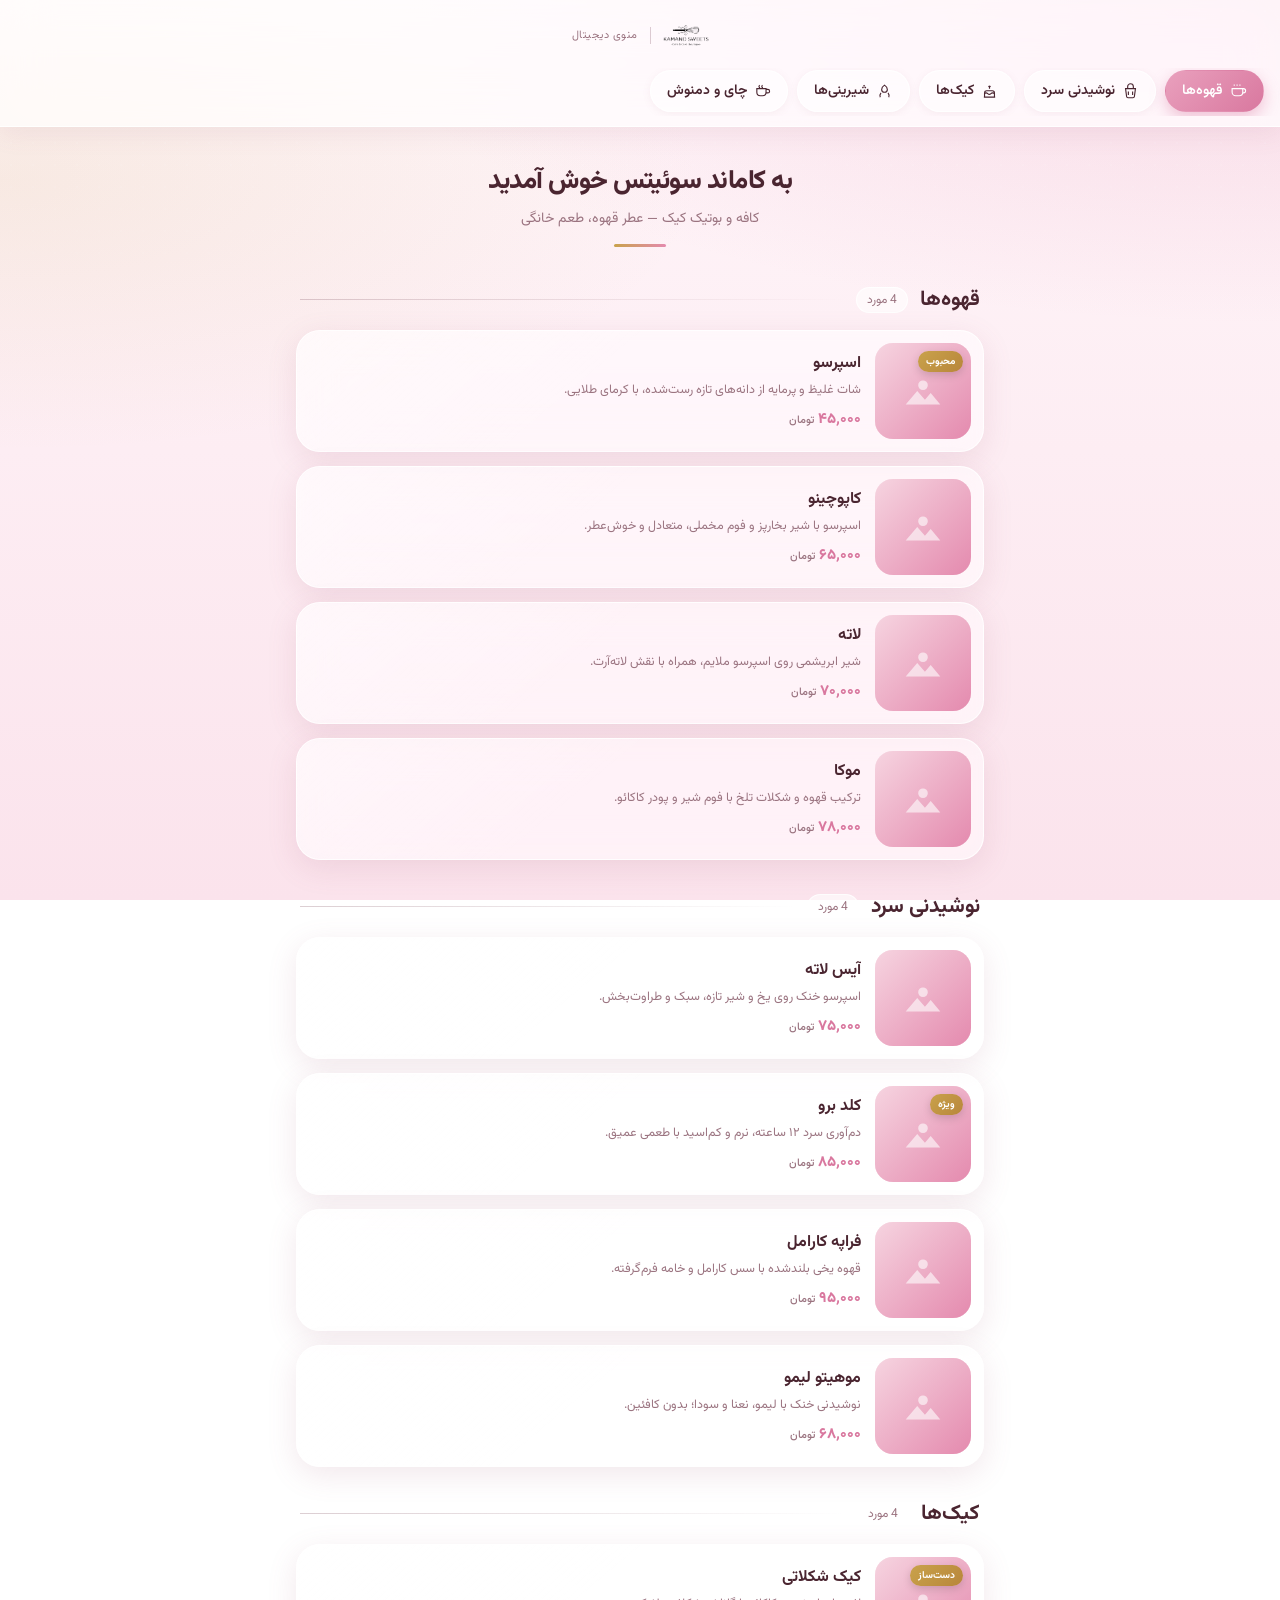
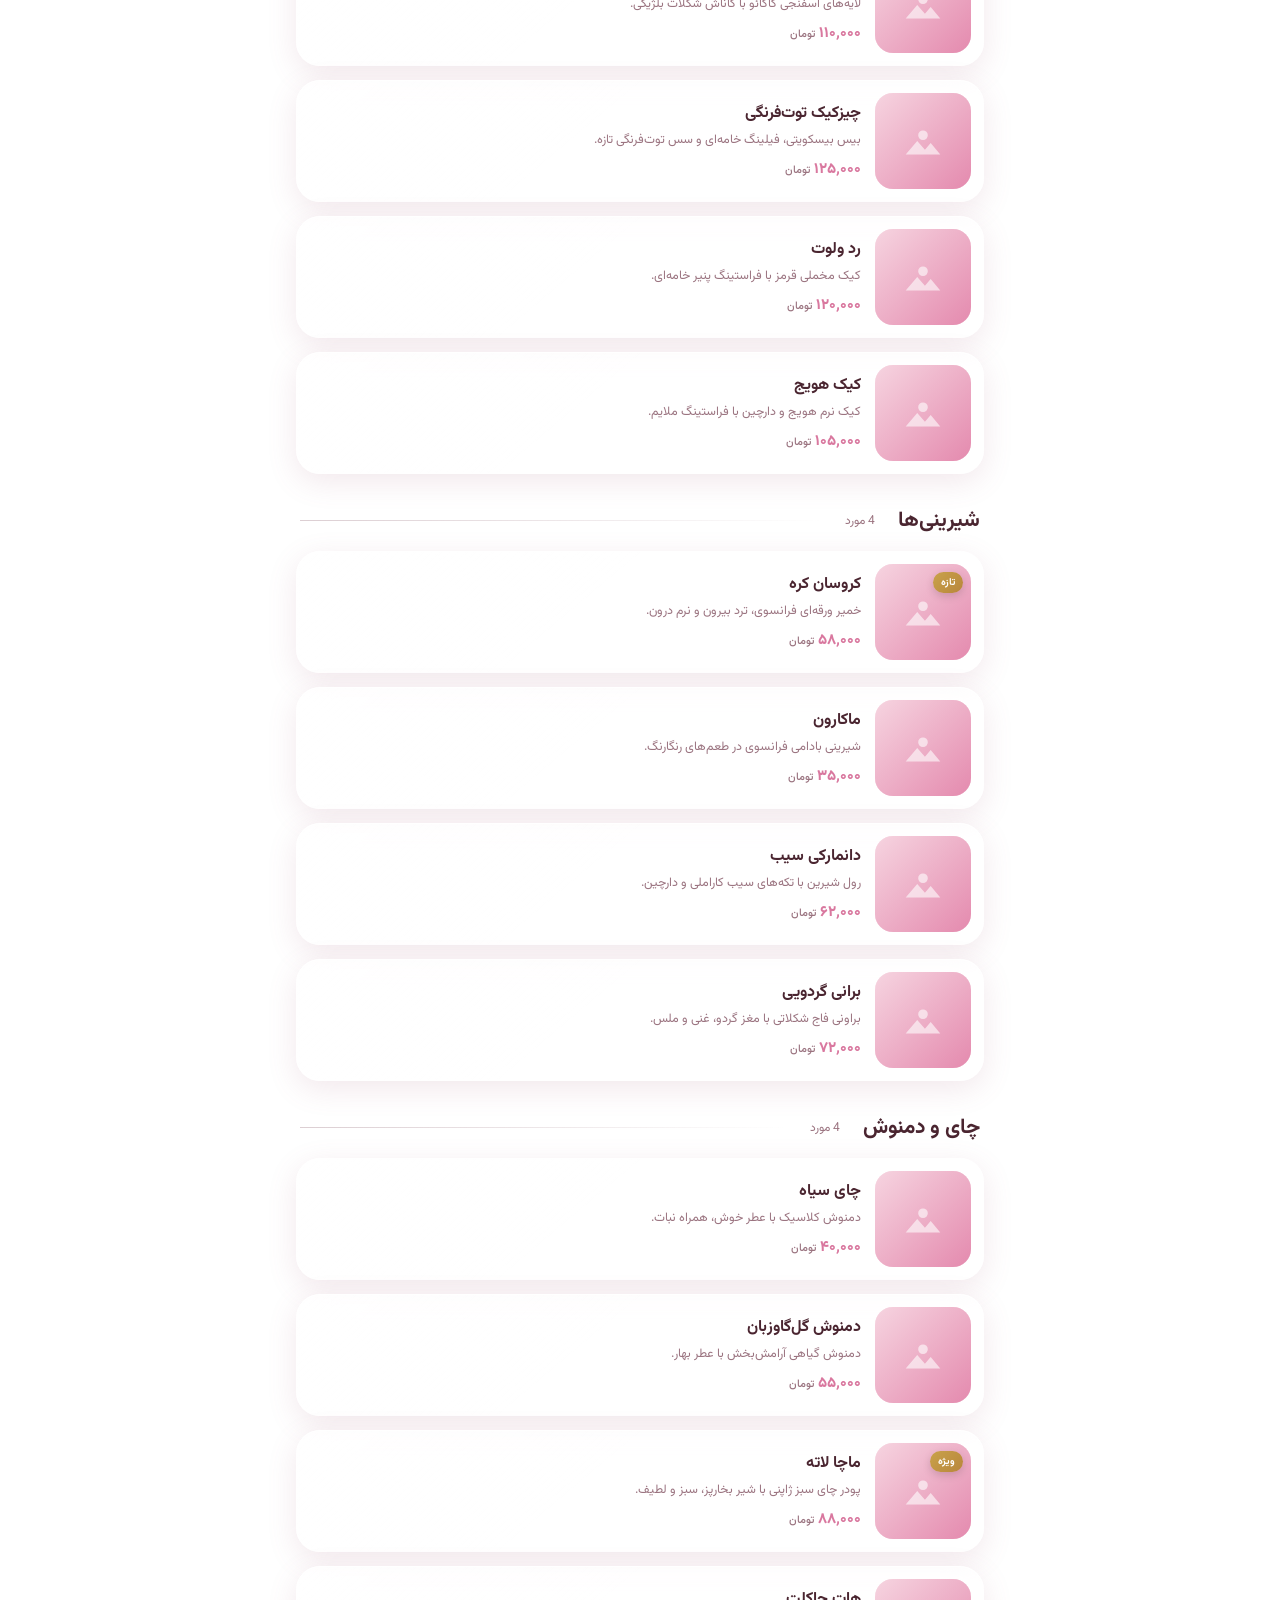
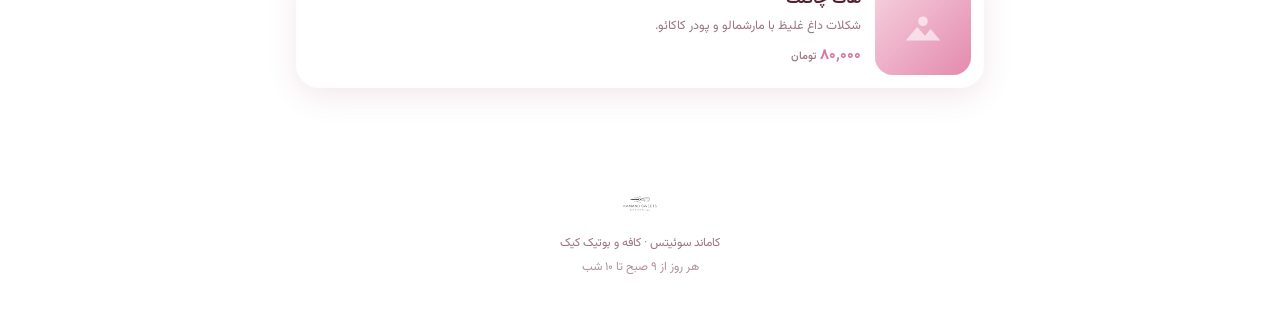
==== index.html @ 6913d3ee "this is the initial desin" ====
<!DOCTYPE html>
<html lang="fa" dir="rtl">
<head>
<meta charset="UTF-8">
<meta name="viewport" content="width=device-width, initial-scale=1.0, viewport-fit=cover">
<meta name="theme-color" content="#FFF3F6">
<title>کاماند سوئیتس — منوی دیجیتال</title>
<link rel="icon" href="logo.png">
<link rel="preconnect" href="https://fonts.googleapis.com">
<link rel="preconnect" href="https://fonts.gstatic.com" crossorigin>
<link href="https://fonts.googleapis.com/css2?family=Vazirmatn:wght@300;400;500;600;700;800&display=swap" rel="stylesheet">
<style>
:root{
  --blush-1:#FFF7FA;
  --blush-2:#FBE3EC;
  --rose:#E48AAE;
  --rose-deep:#D9789F;
  --ink:#4A2530;
  --mauve:#9B7480;
  --gold:#C9A24B;
  --glass-bg:rgba(255,255,255,0.55);
  --glass-bg-strong:rgba(255,255,255,0.72);
  --glass-brd:rgba(255,255,255,0.85);
  --glass-shadow:0 8px 30px rgba(160,90,120,0.14);
  --pill-active:linear-gradient(135deg,#E9A0BD,#D9789F);
  --radius:24px;
  --nav-h:132px;
}
*{box-sizing:border-box;-webkit-tap-highlight-color:transparent}
html{scroll-behavior:smooth}
body{
  margin:0;
  font-family:'Vazirmatn',system-ui,sans-serif;
  color:var(--ink);
  background:
    radial-gradient(120% 60% at 100% 0%,rgba(228,138,174,0.28),transparent 60%),
    radial-gradient(100% 55% at 0% 20%,rgba(201,162,75,0.12),transparent 55%),
    linear-gradient(180deg,var(--blush-1) 0%,var(--blush-2) 100%);
  background-attachment:fixed;
  min-height:100vh;
  scroll-padding-top:var(--nav-h);
}
body::before{
  content:"";position:fixed;inset:0;pointer-events:none;z-index:0;
  background-image:radial-gradient(rgba(255,255,255,0.5) 1px,transparent 1px);
  background-size:22px 22px;opacity:0.35;mask-image:linear-gradient(180deg,black,transparent 40%);
}

/* ---------- NAV ---------- */
.nav{
  position:sticky;top:0;z-index:40;
  padding:calc(env(safe-area-inset-top) + 10px) 0 10px;
  background:var(--glass-bg-strong);
  backdrop-filter:blur(24px) saturate(180%);
  -webkit-backdrop-filter:blur(24px) saturate(180%);
  border-bottom:1px solid var(--glass-brd);
  box-shadow:0 6px 24px rgba(160,90,120,0.10);
}
.nav-head{
  display:flex;align-items:center;justify-content:center;gap:12px;
  padding:2px 20px 10px;
}
.nav-head img{height:46px;width:auto;display:block}
.nav-tag{
  font-size:11px;color:var(--mauve);letter-spacing:.5px;
  border-inline-start:1px solid rgba(155,116,128,0.35);padding-inline-start:12px;
}
.pills{
  display:flex;gap:9px;overflow-x:auto;padding:2px 16px 4px;
  scrollbar-width:none;-ms-overflow-style:none;scroll-snap-type:x proximity;
}
.pills::-webkit-scrollbar{display:none}
.pill{
  flex:0 0 auto;scroll-snap-align:center;
  border:1px solid rgba(255,255,255,0.9);
  background:rgba(255,255,255,0.5);
  color:var(--ink);
  font-family:inherit;font-size:14px;font-weight:600;
  padding:9px 16px;border-radius:100px;cursor:pointer;
  display:flex;align-items:center;gap:7px;
  transition:transform .2s ease,background .25s ease,color .25s ease,box-shadow .25s ease;
  box-shadow:0 2px 8px rgba(160,90,120,0.08);
}
.pill svg{width:17px;height:17px;stroke:currentColor;fill:none;stroke-width:1.6}
.pill.active{
  background:var(--pill-active);color:#fff;border-color:transparent;
  box-shadow:0 6px 16px rgba(217,120,159,0.42);
}
.pill:active{transform:scale(.95)}

/* ---------- SECTIONS ---------- */
main{position:relative;z-index:1;max-width:720px;margin:0 auto;padding:8px 16px 60px}
.hero{
  text-align:center;padding:26px 12px 14px;
}
.hero h1{margin:0 0 6px;font-size:26px;font-weight:800;letter-spacing:-.5px}
.hero p{margin:0;color:var(--mauve);font-size:14px;font-weight:400}
.hero .rule{width:52px;height:3px;border-radius:3px;margin:14px auto 0;
  background:linear-gradient(90deg,var(--gold),var(--rose))}

.section{padding-top:22px;margin-bottom:8px;scroll-margin-top:var(--nav-h)}
.section-head{display:flex;align-items:center;gap:12px;margin:0 4px 14px}
.section-head h2{margin:0;font-size:21px;font-weight:700}
.section-head .count{font-size:12px;color:var(--mauve);background:rgba(255,255,255,0.6);
  padding:3px 10px;border-radius:100px;border:1px solid var(--glass-brd)}
.section-head .line{flex:1;height:1px;background:linear-gradient(90deg,rgba(155,116,128,0.35),transparent)}

/* ---------- CARDS ---------- */
.grid{display:flex;flex-direction:column;gap:14px}
.card{
  display:flex;gap:14px;align-items:stretch;
  padding:12px;border-radius:var(--radius);cursor:pointer;
  background:var(--glass-bg);
  border:1px solid var(--glass-brd);
  backdrop-filter:blur(18px) saturate(160%);
  -webkit-backdrop-filter:blur(18px) saturate(160%);
  box-shadow:var(--glass-shadow);
  transition:transform .22s cubic-bezier(.2,.8,.2,1),box-shadow .22s ease;
  position:relative;overflow:hidden;
}
.card::after{content:"";position:absolute;inset:0;border-radius:inherit;pointer-events:none;
  background:linear-gradient(140deg,rgba(255,255,255,0.5),transparent 42%);opacity:.7}
.card:active{transform:scale(.98)}
@media(hover:hover){.card:hover{transform:translateY(-3px);box-shadow:0 16px 40px rgba(160,90,120,0.20)}}
.thumb{
  flex:0 0 96px;width:96px;height:96px;border-radius:18px;overflow:hidden;
  background:linear-gradient(135deg,#F6D4E0,#EFC0D2);position:relative;
  box-shadow:inset 0 0 0 1px rgba(255,255,255,0.6)}
.thumb img{width:100%;height:100%;object-fit:cover;display:block}
.card-body{flex:1;min-width:0;display:flex;flex-direction:column;justify-content:center;gap:4px;z-index:1}
.card-body h3{margin:0;font-size:16px;font-weight:700;white-space:nowrap;overflow:hidden;text-overflow:ellipsis}
.card-body p{margin:0;font-size:12.5px;line-height:1.6;color:var(--mauve);
  display:-webkit-box;-webkit-line-clamp:2;-webkit-box-orient:vertical;overflow:hidden}
.price{display:flex;align-items:baseline;gap:4px;margin-top:4px;font-weight:800;color:var(--rose-deep);font-size:15px}
.price small{font-size:11px;font-weight:500;color:var(--mauve)}
.tag{position:absolute;top:8px;inset-inline-start:8px;z-index:2;
  font-size:10px;font-weight:700;color:#fff;padding:3px 8px;border-radius:100px;
  background:linear-gradient(135deg,var(--gold),#B8863B);box-shadow:0 3px 8px rgba(0,0,0,.15)}

/* ---------- MODAL ---------- */
.overlay{
  position:fixed;inset:0;z-index:60;display:flex;align-items:flex-end;justify-content:center;
  background:rgba(74,37,48,0.30);backdrop-filter:blur(6px);-webkit-backdrop-filter:blur(6px);
  opacity:0;visibility:hidden;transition:opacity .3s ease,visibility .3s ease;padding:0}
.overlay.open{opacity:1;visibility:visible}
.sheet{
  width:100%;max-width:520px;
  background:var(--glass-bg-strong);
  backdrop-filter:blur(34px) saturate(190%);-webkit-backdrop-filter:blur(34px) saturate(190%);
  border:1px solid var(--glass-brd);border-bottom:none;
  border-radius:30px 30px 0 0;
  box-shadow:0 -10px 50px rgba(120,50,80,0.30);
  padding:12px 20px calc(env(safe-area-inset-bottom) + 26px);
  transform:translateY(100%);transition:transform .34s cubic-bezier(.2,.9,.25,1);
  max-height:92vh;overflow-y:auto}
.overlay.open .sheet{transform:translateY(0)}
.grabber{width:40px;height:5px;border-radius:5px;background:rgba(155,116,128,0.4);margin:2px auto 14px}
.sheet-img{width:100%;height:230px;border-radius:22px;overflow:hidden;position:relative;
  background:linear-gradient(135deg,#F6D4E0,#EFC0D2);box-shadow:0 10px 30px rgba(160,90,120,0.22)}
.sheet-img img{width:100%;height:100%;object-fit:cover;display:block}
.sheet h3{margin:18px 2px 8px;font-size:23px;font-weight:800}
.sheet .desc{margin:0 2px;font-size:14.5px;line-height:1.9;color:var(--ink);opacity:.85}
.sheet-foot{display:flex;align-items:center;justify-content:space-between;margin-top:22px;
  padding:14px 18px;border-radius:20px;background:rgba(255,255,255,0.55);
  border:1px solid var(--glass-brd)}
.sheet-foot .p{font-weight:800;font-size:20px;color:var(--rose-deep)}
.sheet-foot .p small{font-size:12px;font-weight:500;color:var(--mauve)}
.sheet-foot .lbl{font-size:13px;color:var(--mauve)}
.close{
  position:sticky;top:0;float:inline-start;margin-inline-start:auto;display:flex;
  width:34px;height:34px;border-radius:50%;align-items:center;justify-content:center;
  background:rgba(255,255,255,0.7);border:1px solid var(--glass-brd);cursor:pointer;color:var(--ink);
  box-shadow:0 3px 10px rgba(160,90,120,0.15)}
.close svg{width:18px;height:18px;stroke:currentColor;stroke-width:2;fill:none}

footer{text-align:center;padding:30px 20px 40px;color:var(--mauve);font-size:12px;position:relative;z-index:1}
footer img{height:34px;opacity:.7;margin-bottom:8px}

@media (prefers-reduced-motion:reduce){
  *{transition:none!important;animation:none!important;scroll-behavior:auto!important}
}
</style>
</head>
<body>

<nav class="nav">
  <div class="nav-head">
    <img src="logo.png" alt="کاماند سوئیتس">
    <span class="nav-tag">منوی دیجیتال</span>
  </div>
  <div class="pills" id="pills"></div>
</nav>

<main>
  <div class="hero">
    <h1>به کاماند سوئیتس خوش آمدید</h1>
    <p>کافه و بوتیک کیک — عطر قهوه، طعم خانگی</p>
    <div class="rule"></div>
  </div>
  <div id="menu"></div>
</main>

<footer>
  <img src="logo.png" alt="کاماند سوئیتس">
  <div>کاماند سوئیتس · کافه و بوتیک کیک</div>
  <div style="margin-top:6px;opacity:.8">هر روز از ۹ صبح تا ۱۰ شب</div>
</footer>

<div class="overlay" id="overlay" role="dialog" aria-modal="true" aria-labelledby="sheetTitle">
  <div class="sheet" id="sheet">
    <button class="close" id="closeBtn" aria-label="بستن">
      <svg viewBox="0 0 24 24"><path d="M6 6l12 12M18 6L6 18"/></svg>
    </button>
    <div class="grabber"></div>
    <div class="sheet-img"><img id="sheetImg" src="" alt=""></div>
    <h3 id="sheetTitle"></h3>
    <p class="desc" id="sheetDesc"></p>
    <div class="sheet-foot">
      <span class="lbl">قیمت</span>
      <span class="p"><span id="sheetPrice"></span> <small>تومان</small></span>
    </div>
  </div>
</div>

<script>
const IC={
  coffee:'<path d="M18 8h1a3 3 0 010 6h-1M3 8h15v5a5 5 0 01-5 5H8a5 5 0 01-5-5zM6 2v2M10 2v2M14 2v2"/>',
  cold:'<path d="M5 8h14l-1.5 11a2 2 0 01-2 1.8H8.5a2 2 0 01-2-1.8zM8 8V5a4 4 0 018 0v3M9 12v5M15 12v5"/>',
  cake:'<path d="M4 20h16M5 20v-6a3 3 0 013-3h8a3 3 0 013 3v6M12 8V4M12 4l1.5 1.5M12 4l-1.5 1.5M5 15c1.5-1.5 3-1.5 4.5 0s3 1.5 4.5 0 3-1.5 5 0"/>',
  pastry:'<path d="M12 3c3 2 4 4 4 6a4 4 0 11-8 0c0-2 1-4 4-6zM7 14c-1.5 2-2 4-1 6M17 14c1.5 2 2 4 1 6"/>',
  tea:'<path d="M4 8h13v5a5 5 0 01-5 5H9a5 5 0 01-5-5zM17 9h2.5a2.5 2.5 0 010 5H17M8 3s-1 1-1 2 1 1 1 2M12 3s-1 1-1 2 1 1 1 2"/>'
};
const menu=[
 {id:'coffee',name:'قهوه‌ها',icon:'coffee',items:[
   {n:'اسپرسو',d:'شات غلیظ و پرمایه از دانه‌های تازه رست‌شده، با کرمای طلایی.',p:'۴۵٬۰۰۰',img:'1510707577719-ae7c14805e3a',tag:'محبوب'},
   {n:'کاپوچینو',d:'اسپرسو با شیر بخارپز و فوم مخملی، متعادل و خوش‌عطر.',p:'۶۵٬۰۰۰',img:'1572442388796-11668a67e53d'},
   {n:'لاته',d:'شیر ابریشمی روی اسپرسو ملایم، همراه با نقش لاته‌آرت.',p:'۷۰٬۰۰۰',img:'1461023058943-07fcbe16d735'},
   {n:'موکا',d:'ترکیب قهوه و شکلات تلخ با فوم شیر و پودر کاکائو.',p:'۷۸٬۰۰۰',img:'1578314675249-a6910f80cc4e'},
 ]},
 {id:'cold',name:'نوشیدنی سرد',icon:'cold',items:[
   {n:'آیس لاته',d:'اسپرسو خنک روی یخ و شیر تازه، سبک و طراوت‌بخش.',p:'۷۵٬۰۰۰',img:'1461023058943-07fcbe16d735'},
   {n:'کلد برو',d:'دم‌آوری سرد ۱۲ ساعته، نرم و کم‌اسید با طعمی عمیق.',p:'۸۵٬۰۰۰',img:'1517701550927-30cf4ba1dba5',tag:'ویژه'},
   {n:'فراپه کارامل',d:'قهوه یخی بلندشده با سس کارامل و خامه فرم‌گرفته.',p:'۹۵٬۰۰۰',img:'1461023058943-07fcbe16d735'},
   {n:'موهیتو لیمو',d:'نوشیدنی خنک با لیمو، نعنا و سودا؛ بدون کافئین.',p:'۶۸٬۰۰۰',img:'1551538827-9c037cb4f32a'},
 ]},
 {id:'cake',name:'کیک‌ها',icon:'cake',items:[
   {n:'کیک شکلاتی',d:'لایه‌های اسفنجی کاکائو با گاناش شکلات بلژیکی.',p:'۱۱۰٬۰۰۰',img:'1578985545062-69928b1d9587',tag:'دست‌ساز'},
   {n:'چیزکیک توت‌فرنگی',d:'بیس بیسکویتی، فیلینگ خامه‌ای و سس توت‌فرنگی تازه.',p:'۱۲۵٬۰۰۰',img:'1533134242443-d4fd215305ad'},
   {n:'رد ولوت',d:'کیک مخملی قرمز با فراستینگ پنیر خامه‌ای.',p:'۱۲۰٬۰۰۰',img:'1586788680434-30d324b2d46f'},
   {n:'کیک هویج',d:'کیک نرم هویج و دارچین با فراستینگ ملایم.',p:'۱۰۵٬۰۰۰',img:'1621303837174-89787a7d4729'},
 ]},
 {id:'pastry',name:'شیرینی‌ها',icon:'pastry',items:[
   {n:'کروسان کره',d:'خمیر ورقه‌ای فرانسوی، ترد بیرون و نرم درون.',p:'۵۸٬۰۰۰',img:'1555507036-ab1f4038808a',tag:'تازه'},
   {n:'ماکارون',d:'شیرینی بادامی فرانسوی در طعم‌های رنگارنگ.',p:'۳۵٬۰۰۰',img:'1569864358642-9d1684040f43'},
   {n:'دانمارکی سیب',d:'رول شیرین با تکه‌های سیب کاراملی و دارچین.',p:'۶۲٬۰۰۰',img:'1509440159596-0249088772ff'},
   {n:'برانی گردویی',d:'براونی فاج شکلاتی با مغز گردو، غنی و ملس.',p:'۷۲٬۰۰۰',img:'1606313564200-e75d5e30476c'},
 ]},
 {id:'tea',name:'چای و دمنوش',icon:'tea',items:[
   {n:'چای سیاه',d:'دمنوش کلاسیک با عطر خوش، همراه نبات.',p:'۴۰٬۰۰۰',img:'1544787219-7f47ccb76574'},
   {n:'دمنوش گل‌گاوزبان',d:'دمنوش گیاهی آرامش‌بخش با عطر بهار.',p:'۵۵٬۰۰۰',img:'1597481499750-3e6b22637e12'},
   {n:'ماچا لاته',d:'پودر چای سبز ژاپنی با شیر بخارپز، سبز و لطیف.',p:'۸۸٬۰۰۰',img:'1536256263959-770b48d82b0a',tag:'ویژه'},
   {n:'هات چاکلت',d:'شکلات داغ غلیظ با مارشمالو و پودر کاکائو.',p:'۸۰٬۰۰۰',img:'1542990253-0b8be40e783a'},
 ]},
];

const uns=id=>`https://images.unsplash.com/photo-${id}?auto=format&fit=crop&w=500&q=80`;
const unsBig=id=>`https://images.unsplash.com/photo-${id}?auto=format&fit=crop&w=900&q=80`;
const FALLBACK="data:image/svg+xml,"+encodeURIComponent('<svg xmlns="http://www.w3.org/2000/svg" width="200" height="200"><defs><linearGradient id="g" x1="0" y1="0" x2="1" y2="1"><stop offset="0" stop-color="#F6D4E0"/><stop offset="1" stop-color="#E48AAE"/></linearGradient></defs><rect width="200" height="200" fill="url(#g)"/><path d="M100 78a10 10 0 100 20 10 10 0 000-20zM64 128l24-28 16 18 12-14 20 24z" fill="#fff" opacity=".6"/></svg>');

// build pills + sections
const pillsEl=document.getElementById('pills'), menuEl=document.getElementById('menu');
menu.forEach((cat,i)=>{
  const pill=document.createElement('button');
  pill.className='pill'+(i===0?' active':'');
  pill.dataset.target=cat.id;
  pill.innerHTML=`<svg viewBox="0 0 24 24">${IC[cat.icon]}</svg>${cat.name}`;
  pill.onclick=()=>document.getElementById(cat.id).scrollIntoView({behavior:'smooth',block:'start'});
  pillsEl.appendChild(pill);

  const sec=document.createElement('section');
  sec.className='section';sec.id=cat.id;
  sec.innerHTML=`<div class="section-head"><h2>${cat.name}</h2>
    <span class="count">${cat.items.length} مورد</span><span class="line"></span></div>
    <div class="grid"></div>`;
  const grid=sec.querySelector('.grid');
  cat.items.forEach(it=>{
    const card=document.createElement('article');
    card.className='card';card.tabIndex=0;card.setAttribute('role','button');
    card.setAttribute('aria-label',`${it.n} — نمایش جزئیات`);
    card.innerHTML=`
      <div class="thumb">${it.tag?`<span class="tag">${it.tag}</span>`:''}
        <img src="${uns(it.img)}" alt="${it.n}" loading="lazy" onerror="this.onerror=null;this.src='${FALLBACK}'"></div>
      <div class="card-body">
        <h3>${it.n}</h3><p>${it.d}</p>
        <div class="price">${it.p} <small>تومان</small></div>
      </div>`;
    const open=()=>openSheet(it);
    card.onclick=open;
    card.onkeydown=e=>{if(e.key==='Enter'||e.key===' '){e.preventDefault();open();}};
    grid.appendChild(card);
  });
  menuEl.appendChild(sec);
});

// modal
const overlay=document.getElementById('overlay'),sheet=document.getElementById('sheet');
let lastFocus=null;
function openSheet(it){
  lastFocus=document.activeElement;
  document.getElementById('sheetImg').src=unsBig(it.img);
  document.getElementById('sheetImg').onerror=function(){this.onerror=null;this.src=FALLBACK;};
  document.getElementById('sheetImg').alt=it.n;
  document.getElementById('sheetTitle').textContent=it.n;
  document.getElementById('sheetDesc').textContent=it.d;
  document.getElementById('sheetPrice').textContent=it.p;
  overlay.classList.add('open');
  document.body.style.overflow='hidden';
  document.getElementById('closeBtn').focus();
}
function closeSheet(){
  overlay.classList.remove('open');
  document.body.style.overflow='';
  if(lastFocus)lastFocus.focus();
}
document.getElementById('closeBtn').onclick=closeSheet;
overlay.onclick=e=>{if(e.target===overlay)closeSheet();};
document.addEventListener('keydown',e=>{if(e.key==='Escape'&&overlay.classList.contains('open'))closeSheet();});

// scroll-spy
const pills=[...document.querySelectorAll('.pill')];
const io=new IntersectionObserver(entries=>{
  entries.forEach(en=>{
    if(en.isIntersecting){
      pills.forEach(p=>p.classList.toggle('active',p.dataset.target===en.target.id));
      const ap=pills.find(p=>p.dataset.target===en.target.id);
      if(ap)ap.scrollIntoView({inline:'center',block:'nearest',behavior:'smooth'});
    }
  });
},{rootMargin:'-45% 0px -50% 0px',threshold:0});
document.querySelectorAll('.section').forEach(s=>io.observe(s));
</script>
</body>
</html>
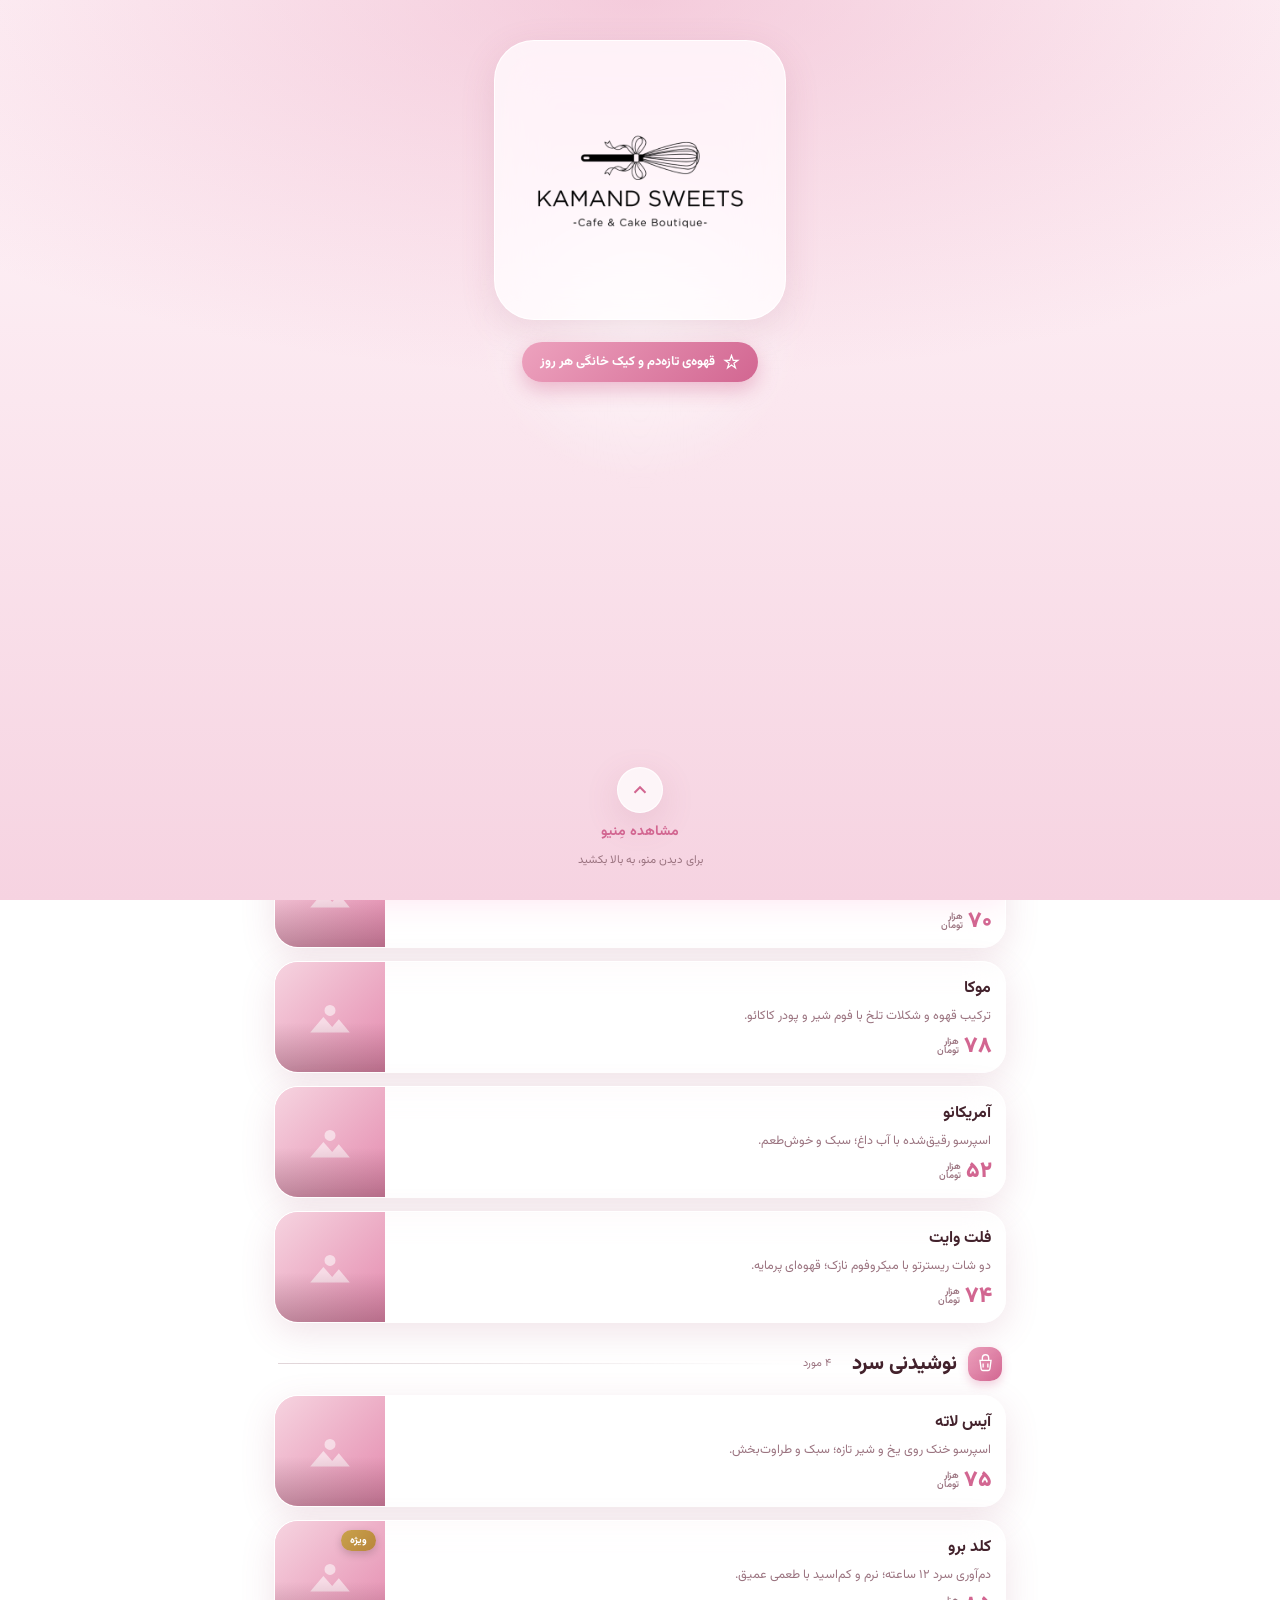
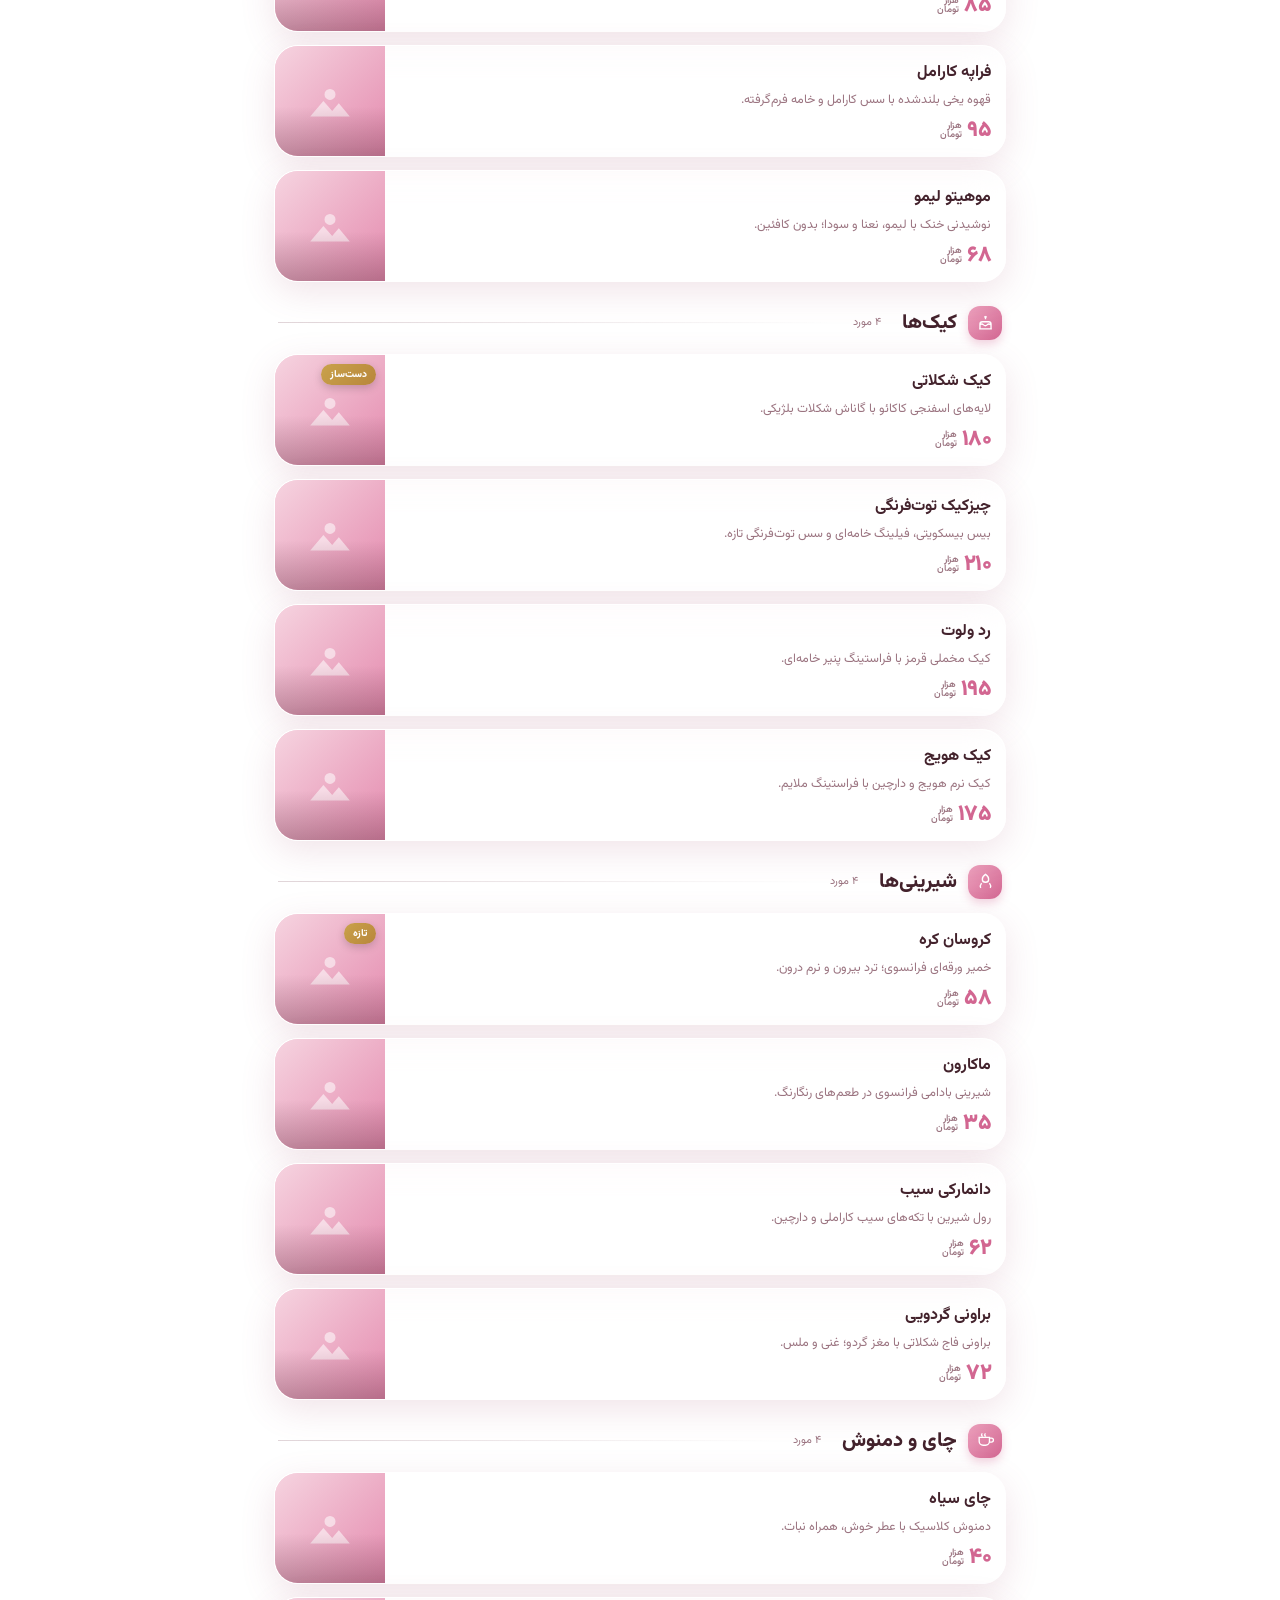
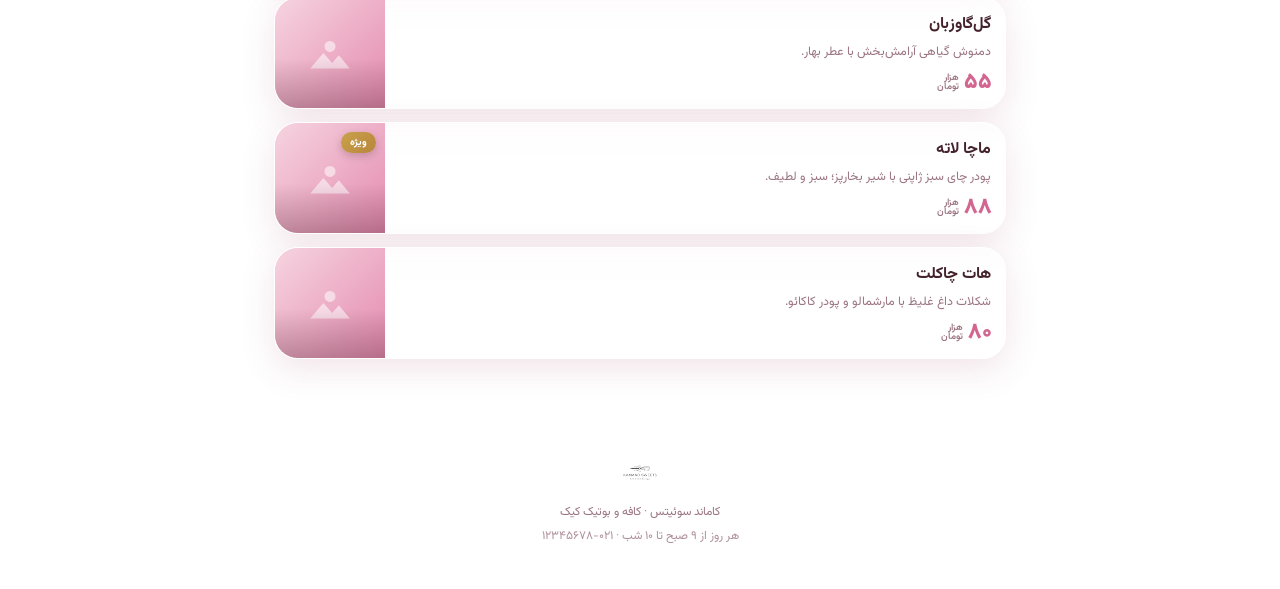
==== commit 795600c6: "new categories added" ====
--- a/index.html
+++ b/index.html
@@ -2,341 +2,485 @@
 <html lang="fa" dir="rtl">
 <head>
 <meta charset="UTF-8">
-<meta name="viewport" content="width=device-width, initial-scale=1.0, viewport-fit=cover">
-<meta name="theme-color" content="#FFF3F6">
+<meta name="viewport" content="width=device-width, initial-scale=1.0, maximum-scale=1.0, user-scalable=no, viewport-fit=cover">
+<meta name="theme-color" content="#FCE3EC">
 <title>کاماند سوئیتس — منوی دیجیتال</title>
 <link rel="icon" href="logo.png">
 <link rel="preconnect" href="https://fonts.googleapis.com">
 <link rel="preconnect" href="https://fonts.gstatic.com" crossorigin>
-<link href="https://fonts.googleapis.com/css2?family=Vazirmatn:wght@300;400;500;600;700;800&display=swap" rel="stylesheet">
+<link href="https://fonts.googleapis.com/css2?family=Vazirmatn:wght@300;400;500;600;700;800;900&display=swap" rel="stylesheet">
 <style>
 :root{
-  --blush-1:#FFF7FA;
-  --blush-2:#FBE3EC;
-  --rose:#E48AAE;
-  --rose-deep:#D9789F;
-  --ink:#4A2530;
-  --mauve:#9B7480;
-  --gold:#C9A24B;
-  --glass-bg:rgba(255,255,255,0.55);
-  --glass-bg-strong:rgba(255,255,255,0.72);
-  --glass-brd:rgba(255,255,255,0.85);
-  --glass-shadow:0 8px 30px rgba(160,90,120,0.14);
-  --pill-active:linear-gradient(135deg,#E9A0BD,#D9789F);
-  --radius:24px;
-  --nav-h:132px;
+  --blush-1:#FFF7FA; --blush-2:#FBE3EC; --blush-3:#F6D3E1;
+  --rose:#E48AAE; --rose-deep:#D26691; --rose-soft:#F4C6D8;
+  --ink:#43222C; --mauve:#9B7480; --gold:#C9A24B;
+  --glass:rgba(255,255,255,0.55);
+  --glass-strong:rgba(255,255,255,0.74);
+  --glass-brd:rgba(255,255,255,0.9);
+  --shadow:0 10px 34px rgba(170,90,120,0.16);
+  --grad:linear-gradient(135deg,#EDA2BE,#D26691);
+  --nav-h:120px;
 }
 *{box-sizing:border-box;-webkit-tap-highlight-color:transparent}
 html{scroll-behavior:smooth}
 body{
-  margin:0;
-  font-family:'Vazirmatn',system-ui,sans-serif;
-  color:var(--ink);
+  margin:0;font-family:'Vazirmatn',system-ui,sans-serif;color:var(--ink);
   background:
-    radial-gradient(120% 60% at 100% 0%,rgba(228,138,174,0.28),transparent 60%),
-    radial-gradient(100% 55% at 0% 20%,rgba(201,162,75,0.12),transparent 55%),
-    linear-gradient(180deg,var(--blush-1) 0%,var(--blush-2) 100%);
-  background-attachment:fixed;
-  min-height:100vh;
-  scroll-padding-top:var(--nav-h);
-}
-body::before{
-  content:"";position:fixed;inset:0;pointer-events:none;z-index:0;
-  background-image:radial-gradient(rgba(255,255,255,0.5) 1px,transparent 1px);
-  background-size:22px 22px;opacity:0.35;mask-image:linear-gradient(180deg,black,transparent 40%);
-}
-
-/* ---------- NAV ---------- */
-.nav{
-  position:sticky;top:0;z-index:40;
-  padding:calc(env(safe-area-inset-top) + 10px) 0 10px;
-  background:var(--glass-bg-strong);
-  backdrop-filter:blur(24px) saturate(180%);
+    radial-gradient(130% 55% at 100% -5%,rgba(228,138,174,0.34),transparent 60%),
+    radial-gradient(120% 50% at -10% 12%,rgba(201,162,75,0.14),transparent 55%),
+    radial-gradient(120% 50% at 50% 110%,rgba(210,102,145,0.16),transparent 55%),
+    linear-gradient(180deg,var(--blush-1),var(--blush-2) 60%,var(--blush-3));
+  background-attachment:fixed;min-height:100vh;scroll-padding-top:var(--nav-h);
+  overflow-x:hidden;
+}
+body::before{content:"";position:fixed;inset:0;pointer-events:none;z-index:0;
+  background-image:radial-gradient(rgba(255,255,255,0.55) 1px,transparent 1px);
+  background-size:24px 24px;opacity:.3;mask-image:linear-gradient(180deg,#000,transparent 45%)}
+.hidden{display:none!important}
+
+/* ---------------- SPLASH / HERO ---------------- */
+.splash{
+  position:fixed;inset:0;z-index:80;display:flex;flex-direction:column;
+  align-items:center;justify-content:center;text-align:center;
+  padding:40px 26px calc(env(safe-area-inset-bottom) + 30px);
+  background:
+    radial-gradient(120% 70% at 50% 0%,rgba(228,138,174,0.4),transparent 60%),
+    linear-gradient(180deg,var(--blush-1),var(--blush-3));
+  transition:transform .6s cubic-bezier(.7,0,.2,1),opacity .5s ease;
+}
+.splash.gone{transform:translateY(-100%);opacity:0;pointer-events:none}
+.splash .halo{position:absolute;width:340px;height:340px;border-radius:50%;
+  background:radial-gradient(circle,rgba(255,255,255,0.7),transparent 70%);
+  filter:blur(6px);top:16%;animation:float 6s ease-in-out infinite}
+.splash .logo-wrap{position:relative;z-index:2;
+  background:var(--glass-strong);backdrop-filter:blur(24px) saturate(180%);
   -webkit-backdrop-filter:blur(24px) saturate(180%);
-  border-bottom:1px solid var(--glass-brd);
-  box-shadow:0 6px 24px rgba(160,90,120,0.10);
-}
-.nav-head{
-  display:flex;align-items:center;justify-content:center;gap:12px;
-  padding:2px 20px 10px;
-}
-.nav-head img{height:46px;width:auto;display:block}
-.nav-tag{
-  font-size:11px;color:var(--mauve);letter-spacing:.5px;
-  border-inline-start:1px solid rgba(155,116,128,0.35);padding-inline-start:12px;
-}
-.pills{
-  display:flex;gap:9px;overflow-x:auto;padding:2px 16px 4px;
-  scrollbar-width:none;-ms-overflow-style:none;scroll-snap-type:x proximity;
-}
+  border:1px solid var(--glass-brd);border-radius:40px;padding:34px 40px;
+  box-shadow:var(--shadow);animation:pop .7s cubic-bezier(.2,.9,.25,1) both}
+.splash .logo-wrap img{width:210px;max-width:64vw;height:auto;display:block}
+.splash .promo{position:relative;z-index:2;margin-top:22px;display:flex;gap:8px;align-items:center;
+  background:var(--grad);color:#fff;font-weight:700;font-size:13px;padding:10px 18px;border-radius:100px;
+  box-shadow:0 8px 20px rgba(210,102,145,0.4);animation:pop .7s .1s cubic-bezier(.2,.9,.25,1) both}
+.splash .promo svg{width:17px;height:17px;fill:none;stroke:#fff;stroke-width:1.7}
+.enter{position:relative;z-index:2;margin-top:auto;display:flex;flex-direction:column;align-items:center;gap:8px;
+  border:none;background:none;cursor:pointer;color:var(--rose-deep);font-family:inherit;
+  animation:fadeUp .8s .3s both}
+.enter .chev{width:46px;height:46px;border-radius:50%;background:var(--glass-strong);
+  border:1px solid var(--glass-brd);display:flex;align-items:center;justify-content:center;
+  box-shadow:var(--shadow);animation:bob 1.6s ease-in-out infinite}
+.enter .chev svg{width:22px;height:22px;stroke:var(--rose-deep);stroke-width:2.2;fill:none}
+.enter span{font-size:14px;font-weight:700}
+.enter small{font-size:11.5px;color:var(--mauve);font-weight:400}
+@keyframes bob{0%,100%{transform:translateY(0)}50%{transform:translateY(-7px)}}
+@keyframes float{0%,100%{transform:translateY(0)}50%{transform:translateY(18px)}}
+@keyframes pop{from{opacity:0;transform:scale(.9)}to{opacity:1;transform:scale(1)}}
+@keyframes fadeUp{from{opacity:0;transform:translateY(14px)}to{opacity:1;transform:translateY(0)}}
+
+/* ---------------- NAV ---------------- */
+.nav{position:sticky;top:0;z-index:50;padding:calc(env(safe-area-inset-top) + 8px) 0 8px;
+  background:var(--glass-strong);backdrop-filter:blur(26px) saturate(185%);
+  -webkit-backdrop-filter:blur(26px) saturate(185%);border-bottom:1px solid var(--glass-brd);
+  box-shadow:0 6px 22px rgba(170,90,120,0.10)}
+.nav-head{display:flex;align-items:center;gap:10px;padding:0 14px 8px}
+.nav-head img{height:38px;width:auto}
+.nav-head .tt{font-size:12px;color:var(--mauve);font-weight:500}
+.nav-head .sp{flex:1}
+.icon-btn{width:40px;height:40px;border-radius:50%;border:1px solid var(--glass-brd);
+  background:rgba(255,255,255,0.55);display:flex;align-items:center;justify-content:center;
+  cursor:pointer;color:var(--ink);box-shadow:0 3px 10px rgba(170,90,120,0.10);flex:0 0 auto;
+  transition:transform .15s ease,background .2s ease}
+.icon-btn:active{transform:scale(.9)}
+.icon-btn svg{width:20px;height:20px;stroke:currentColor;stroke-width:1.8;fill:none}
+.pills{display:flex;gap:8px;overflow-x:auto;padding:2px 12px;scrollbar-width:none;scroll-snap-type:x proximity}
 .pills::-webkit-scrollbar{display:none}
-.pill{
-  flex:0 0 auto;scroll-snap-align:center;
-  border:1px solid rgba(255,255,255,0.9);
-  background:rgba(255,255,255,0.5);
-  color:var(--ink);
-  font-family:inherit;font-size:14px;font-weight:600;
-  padding:9px 16px;border-radius:100px;cursor:pointer;
-  display:flex;align-items:center;gap:7px;
-  transition:transform .2s ease,background .25s ease,color .25s ease,box-shadow .25s ease;
-  box-shadow:0 2px 8px rgba(160,90,120,0.08);
-}
-.pill svg{width:17px;height:17px;stroke:currentColor;fill:none;stroke-width:1.6}
-.pill.active{
-  background:var(--pill-active);color:#fff;border-color:transparent;
-  box-shadow:0 6px 16px rgba(217,120,159,0.42);
-}
-.pill:active{transform:scale(.95)}
-
-/* ---------- SECTIONS ---------- */
-main{position:relative;z-index:1;max-width:720px;margin:0 auto;padding:8px 16px 60px}
-.hero{
-  text-align:center;padding:26px 12px 14px;
-}
-.hero h1{margin:0 0 6px;font-size:26px;font-weight:800;letter-spacing:-.5px}
-.hero p{margin:0;color:var(--mauve);font-size:14px;font-weight:400}
-.hero .rule{width:52px;height:3px;border-radius:3px;margin:14px auto 0;
-  background:linear-gradient(90deg,var(--gold),var(--rose))}
-
-.section{padding-top:22px;margin-bottom:8px;scroll-margin-top:var(--nav-h)}
-.section-head{display:flex;align-items:center;gap:12px;margin:0 4px 14px}
-.section-head h2{margin:0;font-size:21px;font-weight:700}
-.section-head .count{font-size:12px;color:var(--mauve);background:rgba(255,255,255,0.6);
-  padding:3px 10px;border-radius:100px;border:1px solid var(--glass-brd)}
-.section-head .line{flex:1;height:1px;background:linear-gradient(90deg,rgba(155,116,128,0.35),transparent)}
-
-/* ---------- CARDS ---------- */
-.grid{display:flex;flex-direction:column;gap:14px}
-.card{
-  display:flex;gap:14px;align-items:stretch;
-  padding:12px;border-radius:var(--radius);cursor:pointer;
-  background:var(--glass-bg);
-  border:1px solid var(--glass-brd);
-  backdrop-filter:blur(18px) saturate(160%);
-  -webkit-backdrop-filter:blur(18px) saturate(160%);
-  box-shadow:var(--glass-shadow);
-  transition:transform .22s cubic-bezier(.2,.8,.2,1),box-shadow .22s ease;
-  position:relative;overflow:hidden;
-}
-.card::after{content:"";position:absolute;inset:0;border-radius:inherit;pointer-events:none;
-  background:linear-gradient(140deg,rgba(255,255,255,0.5),transparent 42%);opacity:.7}
+.pill{flex:0 0 auto;scroll-snap-align:center;border:1px solid rgba(255,255,255,0.9);
+  background:rgba(255,255,255,0.5);color:var(--ink);font-family:inherit;font-size:13.5px;font-weight:600;
+  padding:8px 15px;border-radius:100px;cursor:pointer;display:flex;align-items:center;gap:6px;
+  transition:background .25s,color .25s,box-shadow .25s;box-shadow:0 2px 7px rgba(170,90,120,0.08)}
+.pill svg{width:16px;height:16px;stroke:currentColor;stroke-width:1.6;fill:none}
+.pill.active{background:var(--grad);color:#fff;border-color:transparent;box-shadow:0 6px 15px rgba(210,102,145,0.4)}
+
+/* ---------------- MAIN ---------------- */
+main{position:relative;z-index:1;max-width:760px;margin:0 auto;padding:6px 14px 70px}
+
+/* category grid */
+.cat-grid-wrap{padding:16px 2px 6px}
+.cat-grid-wrap .lbl{display:flex;align-items:center;gap:10px;margin:0 4px 14px}
+.cat-grid-wrap .lbl h2{margin:0;font-size:18px;font-weight:800}
+.cat-grid-wrap .lbl .line{flex:1;height:1px;background:linear-gradient(90deg,rgba(155,116,128,.3),transparent)}
+.cat-grid{display:grid;grid-template-columns:repeat(3,1fr);gap:11px}
+.cat-tile{border:1px solid var(--glass-brd);background:var(--glass);border-radius:22px;padding:16px 8px 12px;
+  display:flex;flex-direction:column;align-items:center;gap:9px;cursor:pointer;text-align:center;
+  backdrop-filter:blur(16px) saturate(160%);-webkit-backdrop-filter:blur(16px) saturate(160%);
+  box-shadow:0 6px 18px rgba(170,90,120,0.10);transition:transform .2s cubic-bezier(.2,.8,.2,1),box-shadow .2s}
+.cat-tile:active{transform:scale(.95)}
+@media(hover:hover){.cat-tile:hover{transform:translateY(-4px);box-shadow:0 14px 30px rgba(170,90,120,0.2)}}
+.cat-tile .ic{width:52px;height:52px;border-radius:50%;display:flex;align-items:center;justify-content:center;
+  background:linear-gradient(135deg,#FCE1EA,#F4C6D8);box-shadow:inset 0 0 0 1px rgba(255,255,255,.7)}
+.cat-tile .ic svg{width:26px;height:26px;stroke:var(--rose-deep);stroke-width:1.6;fill:none}
+.cat-tile .nm{font-size:12.5px;font-weight:700;line-height:1.3}
+.cat-tile .ct{font-size:10.5px;color:var(--mauve)}
+
+/* toolbar: view toggle */
+.toolbar{display:flex;align-items:center;justify-content:space-between;margin:22px 4px 4px}
+.toolbar .t{font-size:12px;color:var(--mauve);font-weight:500}
+.seg{display:flex;gap:3px;padding:4px;border-radius:16px;background:rgba(255,255,255,0.5);
+  border:1px solid var(--glass-brd);box-shadow:inset 0 1px 2px rgba(170,90,120,.06)}
+.seg button{width:38px;height:32px;border:none;border-radius:12px;background:transparent;cursor:pointer;
+  display:flex;align-items:center;justify-content:center;color:var(--mauve);transition:background .2s,color .2s}
+.seg button svg{width:19px;height:19px;stroke:currentColor;stroke-width:1.8;fill:none}
+.seg button.on{background:#fff;color:var(--rose-deep);box-shadow:0 2px 6px rgba(170,90,120,.15)}
+
+/* sections */
+.section{padding-top:24px;scroll-margin-top:var(--nav-h)}
+.section-head{display:flex;align-items:center;gap:11px;margin:0 4px 14px}
+.section-head .badge{width:34px;height:34px;border-radius:12px;display:flex;align-items:center;justify-content:center;
+  background:var(--grad);flex:0 0 auto;box-shadow:0 4px 10px rgba(210,102,145,.3)}
+.section-head .badge svg{width:19px;height:19px;stroke:#fff;stroke-width:1.7;fill:none}
+.section-head h2{margin:0;font-size:20px;font-weight:800}
+.section-head .count{font-size:11px;color:var(--mauve);background:rgba(255,255,255,.6);
+  padding:3px 9px;border-radius:100px;border:1px solid var(--glass-brd)}
+.section-head .line{flex:1;height:1px;background:linear-gradient(90deg,rgba(155,116,128,.3),transparent)}
+
+/* item container view modes */
+.items{display:grid;gap:13px}
+.items.grid{grid-template-columns:repeat(2,1fr)}
+.items.list{grid-template-columns:1fr}
+
+/* card base (glass) */
+.card{position:relative;cursor:pointer;border:1px solid var(--glass-brd);background:var(--glass);
+  border-radius:24px;overflow:hidden;backdrop-filter:blur(18px) saturate(160%);
+  -webkit-backdrop-filter:blur(18px) saturate(160%);box-shadow:var(--shadow);
+  transition:transform .22s cubic-bezier(.2,.8,.2,1),box-shadow .22s}
 .card:active{transform:scale(.98)}
-@media(hover:hover){.card:hover{transform:translateY(-3px);box-shadow:0 16px 40px rgba(160,90,120,0.20)}}
-.thumb{
-  flex:0 0 96px;width:96px;height:96px;border-radius:18px;overflow:hidden;
-  background:linear-gradient(135deg,#F6D4E0,#EFC0D2);position:relative;
-  box-shadow:inset 0 0 0 1px rgba(255,255,255,0.6)}
-.thumb img{width:100%;height:100%;object-fit:cover;display:block}
-.card-body{flex:1;min-width:0;display:flex;flex-direction:column;justify-content:center;gap:4px;z-index:1}
-.card-body h3{margin:0;font-size:16px;font-weight:700;white-space:nowrap;overflow:hidden;text-overflow:ellipsis}
-.card-body p{margin:0;font-size:12.5px;line-height:1.6;color:var(--mauve);
+@media(hover:hover){.card:hover{transform:translateY(-4px);box-shadow:0 18px 42px rgba(170,90,120,.22)}}
+.card .tag{position:absolute;top:9px;inset-inline-start:9px;z-index:3;font-size:10px;font-weight:800;color:#fff;
+  padding:3px 9px;border-radius:100px;background:linear-gradient(135deg,var(--gold),#B8863B);box-shadow:0 3px 8px rgba(0,0,0,.18)}
+.card .ph{position:relative;background:linear-gradient(135deg,#F6D4E0,#EFC0D2);overflow:hidden}
+.card .ph img{width:100%;height:100%;object-fit:cover;display:block}
+.card .ph::after{content:"";position:absolute;inset:0;background:linear-gradient(180deg,transparent 55%,rgba(67,34,44,.28))}
+
+/* GRID view card = vertical */
+.items.grid .card .ph{height:120px}
+.items.grid .card .body{padding:11px 12px 13px}
+.items.grid .card h3{margin:0 0 4px;font-size:14.5px;font-weight:700;white-space:nowrap;overflow:hidden;text-overflow:ellipsis}
+.items.grid .card p{margin:0 0 9px;font-size:11px;line-height:1.6;color:var(--mauve);
+  display:-webkit-box;-webkit-line-clamp:2;-webkit-box-orient:vertical;overflow:hidden;min-height:34px}
+
+/* LIST view card = horizontal row */
+.items.list .card{display:flex;flex-direction:row-reverse}
+.items.list .card .ph{flex:0 0 110px;width:110px;height:auto;min-height:110px}
+.items.list .card .body{flex:1;min-width:0;padding:13px 14px;display:flex;flex-direction:column;justify-content:center}
+.items.list .card h3{margin:0 0 5px;font-size:16px;font-weight:700}
+.items.list .card p{margin:0 0 10px;font-size:12.5px;line-height:1.6;color:var(--mauve);
   display:-webkit-box;-webkit-line-clamp:2;-webkit-box-orient:vertical;overflow:hidden}
-.price{display:flex;align-items:baseline;gap:4px;margin-top:4px;font-weight:800;color:var(--rose-deep);font-size:15px}
-.price small{font-size:11px;font-weight:500;color:var(--mauve)}
-.tag{position:absolute;top:8px;inset-inline-start:8px;z-index:2;
-  font-size:10px;font-weight:700;color:#fff;padding:3px 8px;border-radius:100px;
-  background:linear-gradient(135deg,var(--gold),#B8863B);box-shadow:0 3px 8px rgba(0,0,0,.15)}
-
-/* ---------- MODAL ---------- */
-.overlay{
-  position:fixed;inset:0;z-index:60;display:flex;align-items:flex-end;justify-content:center;
-  background:rgba(74,37,48,0.30);backdrop-filter:blur(6px);-webkit-backdrop-filter:blur(6px);
-  opacity:0;visibility:hidden;transition:opacity .3s ease,visibility .3s ease;padding:0}
+
+/* price treatment (big number + هزار تومان) */
+.price{display:flex;align-items:flex-end;gap:5px;line-height:1}
+.price .num{font-size:22px;font-weight:900;color:var(--rose-deep);letter-spacing:-.5px}
+.items.grid .price .num{font-size:19px}
+.price .unit{display:flex;flex-direction:column;font-size:9.5px;font-weight:600;color:var(--mauve);padding-bottom:2px}
+
+/* ---------------- SEARCH OVERLAY ---------------- */
+.search{position:fixed;inset:0;z-index:70;background:rgba(251,227,236,.85);
+  backdrop-filter:blur(22px) saturate(180%);-webkit-backdrop-filter:blur(22px) saturate(180%);
+  padding:calc(env(safe-area-inset-top) + 14px) 16px 20px;display:flex;flex-direction:column;
+  opacity:0;visibility:hidden;transition:opacity .25s;overflow-y:auto}
+.search.open{opacity:1;visibility:visible}
+.search-bar{display:flex;align-items:center;gap:10px;margin-bottom:18px}
+.search-input{flex:1;display:flex;align-items:center;gap:9px;background:var(--glass-strong);
+  border:1px solid var(--glass-brd);border-radius:16px;padding:12px 15px;box-shadow:var(--shadow)}
+.search-input svg{width:20px;height:20px;stroke:var(--mauve);stroke-width:1.8;fill:none;flex:0 0 auto}
+.search-input input{flex:1;border:none;background:none;outline:none;font-family:inherit;font-size:16px;color:var(--ink)}
+.search-input input::placeholder{color:var(--mauve)}
+.search-results{display:flex;flex-direction:column;gap:11px}
+.search .empty{text-align:center;color:var(--mauve);font-size:14px;padding:40px 20px}
+
+/* ---------------- DETAIL SHEET ---------------- */
+.overlay{position:fixed;inset:0;z-index:75;display:flex;align-items:flex-end;justify-content:center;
+  background:rgba(67,34,44,.34);backdrop-filter:blur(7px);-webkit-backdrop-filter:blur(7px);
+  opacity:0;visibility:hidden;transition:opacity .3s,visibility .3s}
 .overlay.open{opacity:1;visibility:visible}
-.sheet{
-  width:100%;max-width:520px;
-  background:var(--glass-bg-strong);
-  backdrop-filter:blur(34px) saturate(190%);-webkit-backdrop-filter:blur(34px) saturate(190%);
-  border:1px solid var(--glass-brd);border-bottom:none;
-  border-radius:30px 30px 0 0;
-  box-shadow:0 -10px 50px rgba(120,50,80,0.30);
-  padding:12px 20px calc(env(safe-area-inset-bottom) + 26px);
-  transform:translateY(100%);transition:transform .34s cubic-bezier(.2,.9,.25,1);
-  max-height:92vh;overflow-y:auto}
+.sheet{width:100%;max-width:540px;background:var(--glass-strong);
+  backdrop-filter:blur(36px) saturate(190%);-webkit-backdrop-filter:blur(36px) saturate(190%);
+  border:1px solid var(--glass-brd);border-bottom:none;border-radius:32px 32px 0 0;
+  box-shadow:0 -12px 55px rgba(120,50,80,.32);padding:10px 20px calc(env(safe-area-inset-bottom) + 26px);
+  transform:translateY(100%);transition:transform .36s cubic-bezier(.2,.9,.25,1);max-height:92vh;overflow-y:auto}
 .overlay.open .sheet{transform:translateY(0)}
-.grabber{width:40px;height:5px;border-radius:5px;background:rgba(155,116,128,0.4);margin:2px auto 14px}
-.sheet-img{width:100%;height:230px;border-radius:22px;overflow:hidden;position:relative;
-  background:linear-gradient(135deg,#F6D4E0,#EFC0D2);box-shadow:0 10px 30px rgba(160,90,120,0.22)}
+.grabber{width:42px;height:5px;border-radius:5px;background:rgba(155,116,128,.4);margin:2px auto 12px}
+.close{position:absolute;top:16px;inset-inline-start:20px;z-index:4;width:34px;height:34px;border-radius:50%;
+  display:flex;align-items:center;justify-content:center;background:rgba(255,255,255,.75);
+  border:1px solid var(--glass-brd);cursor:pointer;color:var(--ink);box-shadow:0 3px 10px rgba(170,90,120,.15)}
+.close svg{width:18px;height:18px;stroke:currentColor;stroke-width:2;fill:none}
+.sheet-img{width:100%;height:240px;border-radius:24px;overflow:hidden;position:relative;
+  background:linear-gradient(135deg,#F6D4E0,#EFC0D2);box-shadow:0 12px 34px rgba(170,90,120,.24)}
 .sheet-img img{width:100%;height:100%;object-fit:cover;display:block}
-.sheet h3{margin:18px 2px 8px;font-size:23px;font-weight:800}
-.sheet .desc{margin:0 2px;font-size:14.5px;line-height:1.9;color:var(--ink);opacity:.85}
-.sheet-foot{display:flex;align-items:center;justify-content:space-between;margin-top:22px;
-  padding:14px 18px;border-radius:20px;background:rgba(255,255,255,0.55);
-  border:1px solid var(--glass-brd)}
-.sheet-foot .p{font-weight:800;font-size:20px;color:var(--rose-deep)}
-.sheet-foot .p small{font-size:12px;font-weight:500;color:var(--mauve)}
+.sheet h3{margin:18px 2px 6px;font-size:24px;font-weight:900}
+.sheet .cat-line{margin:0 2px 12px;font-size:12.5px;color:var(--rose-deep);font-weight:600}
+.sheet .desc{margin:0 2px;font-size:15px;line-height:2;color:var(--ink);opacity:.82}
+.sheet .chips{display:flex;flex-wrap:wrap;gap:7px;margin:16px 2px 0}
+.sheet .chips span{font-size:11.5px;font-weight:600;color:var(--rose-deep);background:rgba(255,255,255,.6);
+  border:1px solid var(--glass-brd);padding:5px 11px;border-radius:100px}
+.sheet-foot{display:flex;align-items:center;justify-content:space-between;margin-top:22px;padding:15px 18px;
+  border-radius:22px;background:rgba(255,255,255,.55);border:1px solid var(--glass-brd)}
 .sheet-foot .lbl{font-size:13px;color:var(--mauve)}
-.close{
-  position:sticky;top:0;float:inline-start;margin-inline-start:auto;display:flex;
-  width:34px;height:34px;border-radius:50%;align-items:center;justify-content:center;
-  background:rgba(255,255,255,0.7);border:1px solid var(--glass-brd);cursor:pointer;color:var(--ink);
-  box-shadow:0 3px 10px rgba(160,90,120,0.15)}
-.close svg{width:18px;height:18px;stroke:currentColor;stroke-width:2;fill:none}
-
-footer{text-align:center;padding:30px 20px 40px;color:var(--mauve);font-size:12px;position:relative;z-index:1}
+.sheet-foot .price .num{font-size:26px}
+.sheet-foot .price .unit{font-size:11px}
+
+footer{text-align:center;padding:26px 20px 44px;color:var(--mauve);font-size:12px;position:relative;z-index:1}
 footer img{height:34px;opacity:.7;margin-bottom:8px}
 
-@media (prefers-reduced-motion:reduce){
-  *{transition:none!important;animation:none!important;scroll-behavior:auto!important}
-}
+@media (prefers-reduced-motion:reduce){*{transition:none!important;animation:none!important;scroll-behavior:auto!important}}
 </style>
 </head>
 <body>
 
+<!-- SPLASH -->
+<div class="splash" id="splash">
+  <div class="halo"></div>
+  <div class="logo-wrap"><img src="logo.png" alt="کاماند سوئیتس"></div>
+  <div class="promo">
+    <svg viewBox="0 0 24 24"><path d="M12 2l2.4 6.9H21l-5.6 4 2.2 6.9L12 15.7 6.4 19.8l2.2-6.9L3 8.9h6.6z"/></svg>
+    قهوه‌ی تازه‌دم و کیک خانگی هر روز
+  </div>
+  <button class="enter" id="enterBtn" aria-label="مشاهده منیو">
+    <span class="chev"><svg viewBox="0 0 24 24"><path d="M18 15l-6-6-6 6"/></svg></span>
+    <span>مشاهده مِنیو</span>
+    <small>برای دیدن منو، به بالا بکشید</small>
+  </button>
+</div>
+
+<!-- NAV -->
 <nav class="nav">
   <div class="nav-head">
     <img src="logo.png" alt="کاماند سوئیتس">
-    <span class="nav-tag">منوی دیجیتال</span>
+    <span class="tt">کافه و بوتیک کیک</span>
+    <span class="sp"></span>
+    <button class="icon-btn" id="searchOpen" aria-label="جستجو">
+      <svg viewBox="0 0 24 24"><circle cx="11" cy="11" r="7"/><path d="M21 21l-4-4"/></svg>
+    </button>
   </div>
   <div class="pills" id="pills"></div>
 </nav>
 
+<!-- MAIN -->
 <main>
-  <div class="hero">
-    <h1>به کاماند سوئیتس خوش آمدید</h1>
-    <p>کافه و بوتیک کیک — عطر قهوه، طعم خانگی</p>
-    <div class="rule"></div>
-  </div>
+  <div class="cat-grid-wrap">
+    <div class="lbl"><h2>دسته‌بندی‌ها</h2><span class="line"></span></div>
+    <div class="cat-grid" id="catGrid"></div>
+  </div>
+
+  <div class="toolbar">
+    <span class="t">نمایش آیتم‌ها</span>
+    <div class="seg" id="seg">
+      <button data-v="list" class="on" aria-label="نمایش لیستی">
+        <svg viewBox="0 0 24 24"><rect x="3" y="4" width="18" height="6" rx="2"/><rect x="3" y="14" width="18" height="6" rx="2"/></svg>
+      </button>
+      <button data-v="grid" aria-label="نمایش شبکه‌ای">
+        <svg viewBox="0 0 24 24"><rect x="3" y="3" width="8" height="8" rx="2"/><rect x="13" y="3" width="8" height="8" rx="2"/><rect x="3" y="13" width="8" height="8" rx="2"/><rect x="13" y="13" width="8" height="8" rx="2"/></svg>
+      </button>
+    </div>
+  </div>
+
   <div id="menu"></div>
 </main>
 
 <footer>
   <img src="logo.png" alt="کاماند سوئیتس">
   <div>کاماند سوئیتس · کافه و بوتیک کیک</div>
-  <div style="margin-top:6px;opacity:.8">هر روز از ۹ صبح تا ۱۰ شب</div>
+  <div style="margin-top:6px;opacity:.8">هر روز از ۹ صبح تا ۱۰ شب · ۰۲۱-۱۲۳۴۵۶۷۸</div>
 </footer>
 
+<!-- SEARCH -->
+<div class="search" id="search">
+  <div class="search-bar">
+    <div class="search-input">
+      <svg viewBox="0 0 24 24"><circle cx="11" cy="11" r="7"/><path d="M21 21l-4-4"/></svg>
+      <input id="searchInput" type="search" placeholder="جستجوی قهوه، کیک، دمنوش…" autocomplete="off">
+    </div>
+    <button class="icon-btn" id="searchClose" aria-label="بستن جستجو">
+      <svg viewBox="0 0 24 24"><path d="M6 6l12 12M18 6L6 18"/></svg>
+    </button>
+  </div>
+  <div class="search-results" id="searchResults"></div>
+</div>
+
+<!-- DETAIL SHEET -->
 <div class="overlay" id="overlay" role="dialog" aria-modal="true" aria-labelledby="sheetTitle">
   <div class="sheet" id="sheet">
-    <button class="close" id="closeBtn" aria-label="بستن">
-      <svg viewBox="0 0 24 24"><path d="M6 6l12 12M18 6L6 18"/></svg>
-    </button>
+    <button class="close" id="closeBtn" aria-label="بستن"><svg viewBox="0 0 24 24"><path d="M6 6l12 12M18 6L6 18"/></svg></button>
     <div class="grabber"></div>
     <div class="sheet-img"><img id="sheetImg" src="" alt=""></div>
     <h3 id="sheetTitle"></h3>
+    <div class="cat-line" id="sheetCat"></div>
     <p class="desc" id="sheetDesc"></p>
+    <div class="chips" id="sheetChips"></div>
     <div class="sheet-foot">
       <span class="lbl">قیمت</span>
-      <span class="p"><span id="sheetPrice"></span> <small>تومان</small></span>
+      <div class="price"><span class="num" id="sheetPrice"></span><span class="unit"><span>هزار</span><span>تومان</span></span></div>
     </div>
   </div>
 </div>
 
 <script>
+/* icons */
 const IC={
-  coffee:'<path d="M18 8h1a3 3 0 010 6h-1M3 8h15v5a5 5 0 01-5 5H8a5 5 0 01-5-5zM6 2v2M10 2v2M14 2v2"/>',
-  cold:'<path d="M5 8h14l-1.5 11a2 2 0 01-2 1.8H8.5a2 2 0 01-2-1.8zM8 8V5a4 4 0 018 0v3M9 12v5M15 12v5"/>',
-  cake:'<path d="M4 20h16M5 20v-6a3 3 0 013-3h8a3 3 0 013 3v6M12 8V4M12 4l1.5 1.5M12 4l-1.5 1.5M5 15c1.5-1.5 3-1.5 4.5 0s3 1.5 4.5 0 3-1.5 5 0"/>',
-  pastry:'<path d="M12 3c3 2 4 4 4 6a4 4 0 11-8 0c0-2 1-4 4-6zM7 14c-1.5 2-2 4-1 6M17 14c1.5 2 2 4 1 6"/>',
-  tea:'<path d="M4 8h13v5a5 5 0 01-5 5H9a5 5 0 01-5-5zM17 9h2.5a2.5 2.5 0 010 5H17M8 3s-1 1-1 2 1 1 1 2M12 3s-1 1-1 2 1 1 1 2"/>'
+ coffee:'<path d="M18 8h1a3 3 0 010 6h-1M3 8h15v5a5 5 0 01-5 5H8a5 5 0 01-5-5zM6 2v2M10 2v2M14 2v2"/>',
+ cold:'<path d="M5 8h14l-1.5 11a2 2 0 01-2 1.8H8.5a2 2 0 01-2-1.8zM8 8V5a4 4 0 018 0v3M9 12v5M15 12v5"/>',
+ cake:'<path d="M4 20h16M5 20v-6a3 3 0 013-3h8a3 3 0 013 3v6M12 8V4M12 4l1.5 1.5M12 4l-1.5 1.5M5 15c1.5-1.5 3-1.5 4.5 0s3 1.5 4.5 0 3-1.5 5 0"/>',
+ pastry:'<path d="M12 3c3 2 4 4 4 6a4 4 0 11-8 0c0-2 1-4 4-6zM7 14c-1.5 2-2 4-1 6M17 14c1.5 2 2 4 1 6"/>',
+ tea:'<path d="M4 8h13v5a5 5 0 01-5 5H9a5 5 0 01-5-5zM17 9h2.5a2.5 2.5 0 010 5H17M8 3s-1 1-1 2 1 1 1 2M12 3s-1 1-1 2 1 1 1 2"/>'
 };
+/* menu data — p is price in هزار تومان (thousands) */
 const menu=[
  {id:'coffee',name:'قهوه‌ها',icon:'coffee',items:[
-   {n:'اسپرسو',d:'شات غلیظ و پرمایه از دانه‌های تازه رست‌شده، با کرمای طلایی.',p:'۴۵٬۰۰۰',img:'1510707577719-ae7c14805e3a',tag:'محبوب'},
-   {n:'کاپوچینو',d:'اسپرسو با شیر بخارپز و فوم مخملی، متعادل و خوش‌عطر.',p:'۶۵٬۰۰۰',img:'1572442388796-11668a67e53d'},
-   {n:'لاته',d:'شیر ابریشمی روی اسپرسو ملایم، همراه با نقش لاته‌آرت.',p:'۷۰٬۰۰۰',img:'1461023058943-07fcbe16d735'},
-   {n:'موکا',d:'ترکیب قهوه و شکلات تلخ با فوم شیر و پودر کاکائو.',p:'۷۸٬۰۰۰',img:'1578314675249-a6910f80cc4e'},
+  {n:'اسپرسو',d:'شات غلیظ و پرمایه از دانه‌های تازه رست‌شده، با کرمای طلایی.',p:45,img:'1510707577719-ae7c14805e3a',tag:'محبوب',c:['تک‌شات','بدون شیر','۳۰ml']},
+  {n:'کاپوچینو',d:'اسپرسو با شیر بخارپز و فوم مخملی؛ متعادل و خوش‌عطر.',p:65,img:'1572442388796-11668a67e53d',c:['شیر تازه','فوم مخملی']},
+  {n:'لاته',d:'شیر ابریشمی روی اسپرسو ملایم، همراه با نقش لاته‌آرت.',p:70,img:'1461023058943-07fcbe16d735',c:['لاته‌آرت','ملایم']},
+  {n:'موکا',d:'ترکیب قهوه و شکلات تلخ با فوم شیر و پودر کاکائو.',p:78,img:'1578314675249-a6910f80cc4e',c:['شکلات بلژیکی','کاکائو']},
+  {n:'آمریکانو',d:'اسپرسو رقیق‌شده با آب داغ؛ سبک و خوش‌طعم.',p:52,img:'1494314671902-399b18174975',c:['سبک','بدون شیر']},
+  {n:'فلت وایت',d:'دو شات ریسترتو با میکرو‌فوم نازک؛ قهوه‌ای پرمایه.',p:74,img:'1517256064527-09c73fc73e38',c:['دوشات','میکروفوم']},
  ]},
  {id:'cold',name:'نوشیدنی سرد',icon:'cold',items:[
-   {n:'آیس لاته',d:'اسپرسو خنک روی یخ و شیر تازه، سبک و طراوت‌بخش.',p:'۷۵٬۰۰۰',img:'1461023058943-07fcbe16d735'},
-   {n:'کلد برو',d:'دم‌آوری سرد ۱۲ ساعته، نرم و کم‌اسید با طعمی عمیق.',p:'۸۵٬۰۰۰',img:'1517701550927-30cf4ba1dba5',tag:'ویژه'},
-   {n:'فراپه کارامل',d:'قهوه یخی بلندشده با سس کارامل و خامه فرم‌گرفته.',p:'۹۵٬۰۰۰',img:'1461023058943-07fcbe16d735'},
-   {n:'موهیتو لیمو',d:'نوشیدنی خنک با لیمو، نعنا و سودا؛ بدون کافئین.',p:'۶۸٬۰۰۰',img:'1551538827-9c037cb4f32a'},
+  {n:'آیس لاته',d:'اسپرسو خنک روی یخ و شیر تازه؛ سبک و طراوت‌بخش.',p:75,img:'1517701550927-30cf4ba1dba5',c:['یخ','خنک']},
+  {n:'کلد برو',d:'دم‌آوری سرد ۱۲ ساعته؛ نرم و کم‌اسید با طعمی عمیق.',p:85,img:'1461023058943-07fcbe16d735',tag:'ویژه',c:['۱۲ ساعت','کم‌اسید']},
+  {n:'فراپه کارامل',d:'قهوه یخی بلندشده با سس کارامل و خامه فرم‌گرفته.',p:95,img:'1586195831800-24f14c992cea',c:['کارامل','خامه']},
+  {n:'موهیتو لیمو',d:'نوشیدنی خنک با لیمو، نعنا و سودا؛ بدون کافئین.',p:68,img:'1551538827-9c037cb4f32a',c:['بدون کافئین','نعنا']},
  ]},
  {id:'cake',name:'کیک‌ها',icon:'cake',items:[
-   {n:'کیک شکلاتی',d:'لایه‌های اسفنجی کاکائو با گاناش شکلات بلژیکی.',p:'۱۱۰٬۰۰۰',img:'1578985545062-69928b1d9587',tag:'دست‌ساز'},
-   {n:'چیزکیک توت‌فرنگی',d:'بیس بیسکویتی، فیلینگ خامه‌ای و سس توت‌فرنگی تازه.',p:'۱۲۵٬۰۰۰',img:'1533134242443-d4fd215305ad'},
-   {n:'رد ولوت',d:'کیک مخملی قرمز با فراستینگ پنیر خامه‌ای.',p:'۱۲۰٬۰۰۰',img:'1586788680434-30d324b2d46f'},
-   {n:'کیک هویج',d:'کیک نرم هویج و دارچین با فراستینگ ملایم.',p:'۱۰۵٬۰۰۰',img:'1621303837174-89787a7d4729'},
+  {n:'کیک شکلاتی',d:'لایه‌های اسفنجی کاکائو با گاناش شکلات بلژیکی.',p:180,img:'1578985545062-69928b1d9587',tag:'دست‌ساز',c:['یک اسلایس','گاناش']},
+  {n:'چیزکیک توت‌فرنگی',d:'بیس بیسکویتی، فیلینگ خامه‌ای و سس توت‌فرنگی تازه.',p:210,img:'1533134242443-d4fd215305ad',c:['یک اسلایس','میوه تازه']},
+  {n:'رد ولوت',d:'کیک مخملی قرمز با فراستینگ پنیر خامه‌ای.',p:195,img:'1586788680434-30d324b2d46f',c:['یک اسلایس','کرم‌چیز']},
+  {n:'کیک هویج',d:'کیک نرم هویج و دارچین با فراستینگ ملایم.',p:175,img:'1621303837174-89787a7d4729',c:['دارچین','یک اسلایس']},
  ]},
  {id:'pastry',name:'شیرینی‌ها',icon:'pastry',items:[
-   {n:'کروسان کره',d:'خمیر ورقه‌ای فرانسوی، ترد بیرون و نرم درون.',p:'۵۸٬۰۰۰',img:'1555507036-ab1f4038808a',tag:'تازه'},
-   {n:'ماکارون',d:'شیرینی بادامی فرانسوی در طعم‌های رنگارنگ.',p:'۳۵٬۰۰۰',img:'1569864358642-9d1684040f43'},
-   {n:'دانمارکی سیب',d:'رول شیرین با تکه‌های سیب کاراملی و دارچین.',p:'۶۲٬۰۰۰',img:'1509440159596-0249088772ff'},
-   {n:'برانی گردویی',d:'براونی فاج شکلاتی با مغز گردو، غنی و ملس.',p:'۷۲٬۰۰۰',img:'1606313564200-e75d5e30476c'},
+  {n:'کروسان کره',d:'خمیر ورقه‌ای فرانسوی؛ ترد بیرون و نرم درون.',p:58,img:'1555507036-ab1f4038808a',tag:'تازه',c:['فرانسوی','کره‌ای']},
+  {n:'ماکارون',d:'شیرینی بادامی فرانسوی در طعم‌های رنگارنگ.',p:35,img:'1569864358642-9d1684040f43',c:['هر عدد','بادام']},
+  {n:'دانمارکی سیب',d:'رول شیرین با تکه‌های سیب کاراملی و دارچین.',p:62,img:'1509440159596-0249088772ff',c:['سیب','دارچین']},
+  {n:'براونی گردویی',d:'براونی فاج شکلاتی با مغز گردو؛ غنی و ملس.',p:72,img:'1606313564200-e75d5e30476c',c:['گردو','فاج']},
  ]},
  {id:'tea',name:'چای و دمنوش',icon:'tea',items:[
-   {n:'چای سیاه',d:'دمنوش کلاسیک با عطر خوش، همراه نبات.',p:'۴۰٬۰۰۰',img:'1544787219-7f47ccb76574'},
-   {n:'دمنوش گل‌گاوزبان',d:'دمنوش گیاهی آرامش‌بخش با عطر بهار.',p:'۵۵٬۰۰۰',img:'1597481499750-3e6b22637e12'},
-   {n:'ماچا لاته',d:'پودر چای سبز ژاپنی با شیر بخارپز، سبز و لطیف.',p:'۸۸٬۰۰۰',img:'1536256263959-770b48d82b0a',tag:'ویژه'},
-   {n:'هات چاکلت',d:'شکلات داغ غلیظ با مارشمالو و پودر کاکائو.',p:'۸۰٬۰۰۰',img:'1542990253-0b8be40e783a'},
+  {n:'چای سیاه',d:'دمنوش کلاسیک با عطر خوش، همراه نبات.',p:40,img:'1544787219-7f47ccb76574',c:['سنتی','با نبات']},
+  {n:'گل‌گاوزبان',d:'دمنوش گیاهی آرامش‌بخش با عطر بهار.',p:55,img:'1597481499750-3e6b22637e12',c:['گیاهی','آرامش‌بخش']},
+  {n:'ماچا لاته',d:'پودر چای سبز ژاپنی با شیر بخارپز؛ سبز و لطیف.',p:88,img:'1536256263959-770b48d82b0a',tag:'ویژه',c:['ژاپنی','آنتی‌اکسیدان']},
+  {n:'هات چاکلت',d:'شکلات داغ غلیظ با مارشمالو و پودر کاکائو.',p:80,img:'1542990253-0b8be40e783a',c:['مارشمالو','غلیظ']},
  ]},
 ];
 
-const uns=id=>`https://images.unsplash.com/photo-${id}?auto=format&fit=crop&w=500&q=80`;
-const unsBig=id=>`https://images.unsplash.com/photo-${id}?auto=format&fit=crop&w=900&q=80`;
-const FALLBACK="data:image/svg+xml,"+encodeURIComponent('<svg xmlns="http://www.w3.org/2000/svg" width="200" height="200"><defs><linearGradient id="g" x1="0" y1="0" x2="1" y2="1"><stop offset="0" stop-color="#F6D4E0"/><stop offset="1" stop-color="#E48AAE"/></linearGradient></defs><rect width="200" height="200" fill="url(#g)"/><path d="M100 78a10 10 0 100 20 10 10 0 000-20zM64 128l24-28 16 18 12-14 20 24z" fill="#fff" opacity=".6"/></svg>');
-
-// build pills + sections
-const pillsEl=document.getElementById('pills'), menuEl=document.getElementById('menu');
+/* helpers */
+const fa=n=>String(n).replace(/\d/g,d=>'۰۱۲۳۴۵۶۷۸۹'[d]);
+const uns=(id,w)=>`https://images.unsplash.com/photo-${id}?auto=format&fit=crop&w=${w}&q=80`;
+const FB="data:image/svg+xml,"+encodeURIComponent('<svg xmlns="http://www.w3.org/2000/svg" width="200" height="200"><defs><linearGradient id="g" x1="0" y1="0" x2="1" y2="1"><stop offset="0" stop-color="#F6D4E0"/><stop offset="1" stop-color="#E48AAE"/></linearGradient></defs><rect width="200" height="200" fill="url(#g)"/><path d="M100 78a10 10 0 100 20 10 10 0 000-20zM64 128l24-28 16 18 12-14 20 24z" fill="#fff" opacity=".55"/></svg>');
+const priceHTML=p=>`<div class="price"><span class="num">${fa(p)}</span><span class="unit"><span>هزار</span><span>تومان</span></span></div>`;
+const catName=id=>menu.find(m=>m.id===id).name;
+
+/* build cards */
+function cardHTML(it,catId){
+  return `<article class="card" tabindex="0" role="button" aria-label="${it.n} — نمایش جزئیات" data-cat="${catId}" data-name="${it.n}">
+    <div class="ph">${it.tag?`<span class="tag">${it.tag}</span>`:''}
+      <img src="${uns(it.img,500)}" alt="${it.n}" loading="lazy" onerror="this.onerror=null;this.src='${FB}'"></div>
+    <div class="body"><h3>${it.n}</h3><p>${it.d}</p>${priceHTML(it.p)}</div></article>`;
+}
+function bindCard(el,it,catId){
+  const open=()=>openSheet(it,catId);
+  el.addEventListener('click',open);
+  el.addEventListener('keydown',e=>{if(e.key==='Enter'||e.key===' '){e.preventDefault();open();}});
+}
+
+/* render pills, category grid, sections */
+const pillsEl=document.getElementById('pills'),catGrid=document.getElementById('catGrid'),menuEl=document.getElementById('menu');
 menu.forEach((cat,i)=>{
   const pill=document.createElement('button');
-  pill.className='pill'+(i===0?' active':'');
-  pill.dataset.target=cat.id;
+  pill.className='pill'+(i===0?' active':'');pill.dataset.target=cat.id;
   pill.innerHTML=`<svg viewBox="0 0 24 24">${IC[cat.icon]}</svg>${cat.name}`;
   pill.onclick=()=>document.getElementById(cat.id).scrollIntoView({behavior:'smooth',block:'start'});
   pillsEl.appendChild(pill);
 
-  const sec=document.createElement('section');
-  sec.className='section';sec.id=cat.id;
-  sec.innerHTML=`<div class="section-head"><h2>${cat.name}</h2>
-    <span class="count">${cat.items.length} مورد</span><span class="line"></span></div>
-    <div class="grid"></div>`;
-  const grid=sec.querySelector('.grid');
+  const tile=document.createElement('button');
+  tile.className='cat-tile';
+  tile.innerHTML=`<span class="ic"><svg viewBox="0 0 24 24">${IC[cat.icon]}</svg></span>
+    <span class="nm">${cat.name}</span><span class="ct">${fa(cat.items.length)} مورد</span>`;
+  tile.onclick=()=>document.getElementById(cat.id).scrollIntoView({behavior:'smooth',block:'start'});
+  catGrid.appendChild(tile);
+
+  const sec=document.createElement('section');sec.className='section';sec.id=cat.id;
+  sec.innerHTML=`<div class="section-head">
+     <span class="badge"><svg viewBox="0 0 24 24">${IC[cat.icon]}</svg></span>
+     <h2>${cat.name}</h2><span class="count">${fa(cat.items.length)} مورد</span><span class="line"></span></div>
+     <div class="items list"></div>`;
+  const wrap=sec.querySelector('.items');
   cat.items.forEach(it=>{
-    const card=document.createElement('article');
-    card.className='card';card.tabIndex=0;card.setAttribute('role','button');
-    card.setAttribute('aria-label',`${it.n} — نمایش جزئیات`);
-    card.innerHTML=`
-      <div class="thumb">${it.tag?`<span class="tag">${it.tag}</span>`:''}
-        <img src="${uns(it.img)}" alt="${it.n}" loading="lazy" onerror="this.onerror=null;this.src='${FALLBACK}'"></div>
-      <div class="card-body">
-        <h3>${it.n}</h3><p>${it.d}</p>
-        <div class="price">${it.p} <small>تومان</small></div>
-      </div>`;
-    const open=()=>openSheet(it);
-    card.onclick=open;
-    card.onkeydown=e=>{if(e.key==='Enter'||e.key===' '){e.preventDefault();open();}};
-    grid.appendChild(card);
+    const tmp=document.createElement('div');tmp.innerHTML=cardHTML(it,cat.id);
+    const el=tmp.firstElementChild;bindCard(el,it,cat.id);wrap.appendChild(el);
   });
   menuEl.appendChild(sec);
 });
 
-// modal
-const overlay=document.getElementById('overlay'),sheet=document.getElementById('sheet');
-let lastFocus=null;
-function openSheet(it){
+/* view toggle */
+document.getElementById('seg').addEventListener('click',e=>{
+  const b=e.target.closest('button');if(!b)return;
+  document.querySelectorAll('#seg button').forEach(x=>x.classList.toggle('on',x===b));
+  document.querySelectorAll('.items').forEach(w=>{w.classList.remove('grid','list');w.classList.add(b.dataset.v);});
+});
+
+/* splash */
+const splash=document.getElementById('splash');
+function enterMenu(){splash.classList.add('gone');document.body.style.overflow='';setTimeout(()=>splash.classList.add('hidden'),650);}
+document.getElementById('enterBtn').addEventListener('click',enterMenu);
+let sy=0;
+splash.addEventListener('touchstart',e=>sy=e.touches[0].clientY,{passive:true});
+splash.addEventListener('touchmove',e=>{if(sy-e.touches[0].clientY>40)enterMenu();},{passive:true});
+splash.addEventListener('wheel',e=>{if(e.deltaY>10)enterMenu();},{passive:true});
+document.body.style.overflow='hidden';
+
+/* detail sheet */
+const overlay=document.getElementById('overlay');let lastFocus=null;
+function openSheet(it,catId){
   lastFocus=document.activeElement;
-  document.getElementById('sheetImg').src=unsBig(it.img);
-  document.getElementById('sheetImg').onerror=function(){this.onerror=null;this.src=FALLBACK;};
-  document.getElementById('sheetImg').alt=it.n;
+  const img=document.getElementById('sheetImg');
+  img.src=uns(it.img,900);img.alt=it.n;img.onerror=function(){this.onerror=null;this.src=FB;};
   document.getElementById('sheetTitle').textContent=it.n;
+  document.getElementById('sheetCat').textContent=catName(catId);
   document.getElementById('sheetDesc').textContent=it.d;
-  document.getElementById('sheetPrice').textContent=it.p;
-  overlay.classList.add('open');
-  document.body.style.overflow='hidden';
+  document.getElementById('sheetPrice').textContent=fa(it.p);
+  const chips=document.getElementById('sheetChips');
+  chips.innerHTML=(it.c||[]).map(c=>`<span>${c}</span>`).join('');
+  overlay.classList.add('open');document.body.style.overflow='hidden';
   document.getElementById('closeBtn').focus();
 }
-function closeSheet(){
-  overlay.classList.remove('open');
-  document.body.style.overflow='';
-  if(lastFocus)lastFocus.focus();
-}
+function closeSheet(){overlay.classList.remove('open');document.body.style.overflow='';if(lastFocus)lastFocus.focus();}
 document.getElementById('closeBtn').onclick=closeSheet;
-overlay.onclick=e=>{if(e.target===overlay)closeSheet();};
-document.addEventListener('keydown',e=>{if(e.key==='Escape'&&overlay.classList.contains('open'))closeSheet();});
-
-// scroll-spy
+overlay.addEventListener('click',e=>{if(e.target===overlay)closeSheet();});
+document.addEventListener('keydown',e=>{if(e.key==='Escape'){if(overlay.classList.contains('open'))closeSheet();else if(searchEl.classList.contains('open'))closeSearch();}});
+
+/* search */
+const searchEl=document.getElementById('search'),searchInput=document.getElementById('searchInput'),searchResults=document.getElementById('searchResults');
+const allItems=menu.flatMap(c=>c.items.map(it=>({...it,catId:c.id})));
+function openSearch(){searchEl.classList.add('open');document.body.style.overflow='hidden';setTimeout(()=>searchInput.focus(),120);renderSearch('');}
+function closeSearch(){searchEl.classList.remove('open');document.body.style.overflow='';searchInput.value='';}
+function renderSearch(q){
+  q=q.trim();
+  const list=!q?allItems:allItems.filter(it=>it.n.includes(q)||it.d.includes(q)||catName(it.catId).includes(q));
+  if(!list.length){searchResults.innerHTML='<div class="empty">موردی پیدا نشد</div>';return;}
+  searchResults.innerHTML='';searchResults.className='search-results items list';
+  list.forEach(it=>{
+    const tmp=document.createElement('div');tmp.innerHTML=cardHTML(it,it.catId);
+    const el=tmp.firstElementChild;bindCard(el,it,it.catId);
+    el.addEventListener('click',()=>closeSearch(),{once:true});
+    searchResults.appendChild(el);
+  });
+}
+document.getElementById('searchOpen').onclick=openSearch;
+document.getElementById('searchClose').onclick=closeSearch;
+searchInput.addEventListener('input',e=>renderSearch(e.target.value));
+
+/* scroll-spy */
 const pills=[...document.querySelectorAll('.pill')];
-const io=new IntersectionObserver(entries=>{
-  entries.forEach(en=>{
-    if(en.isIntersecting){
-      pills.forEach(p=>p.classList.toggle('active',p.dataset.target===en.target.id));
-      const ap=pills.find(p=>p.dataset.target===en.target.id);
-      if(ap)ap.scrollIntoView({inline:'center',block:'nearest',behavior:'smooth'});
-    }
-  });
-},{rootMargin:'-45% 0px -50% 0px',threshold:0});
+const io=new IntersectionObserver(es=>{es.forEach(en=>{if(en.isIntersecting){
+  pills.forEach(p=>p.classList.toggle('active',p.dataset.target===en.target.id));
+  const ap=pills.find(p=>p.dataset.target===en.target.id);
+  if(ap)ap.scrollIntoView({inline:'center',block:'nearest',behavior:'smooth'});
+}});},{rootMargin:'-45% 0px -50% 0px',threshold:0});
 document.querySelectorAll('.section').forEach(s=>io.observe(s));
 </script>
 </body>
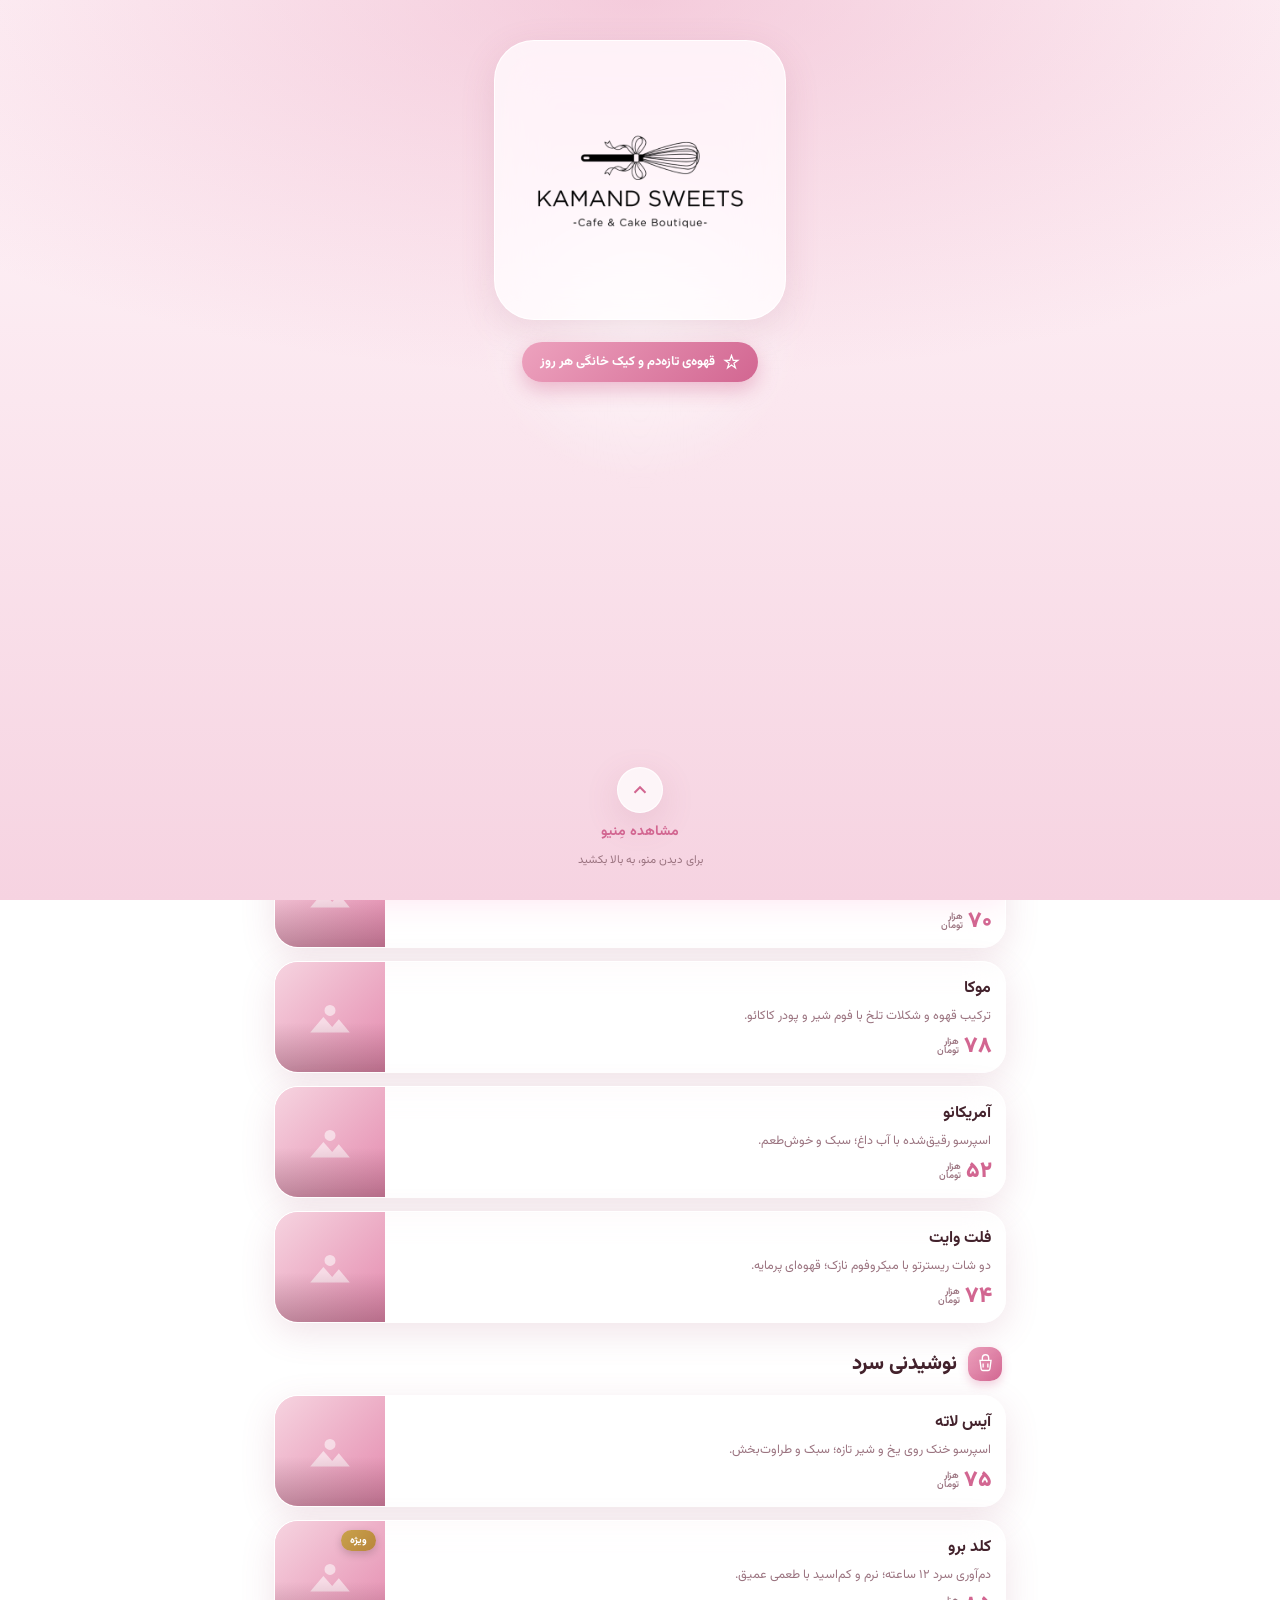
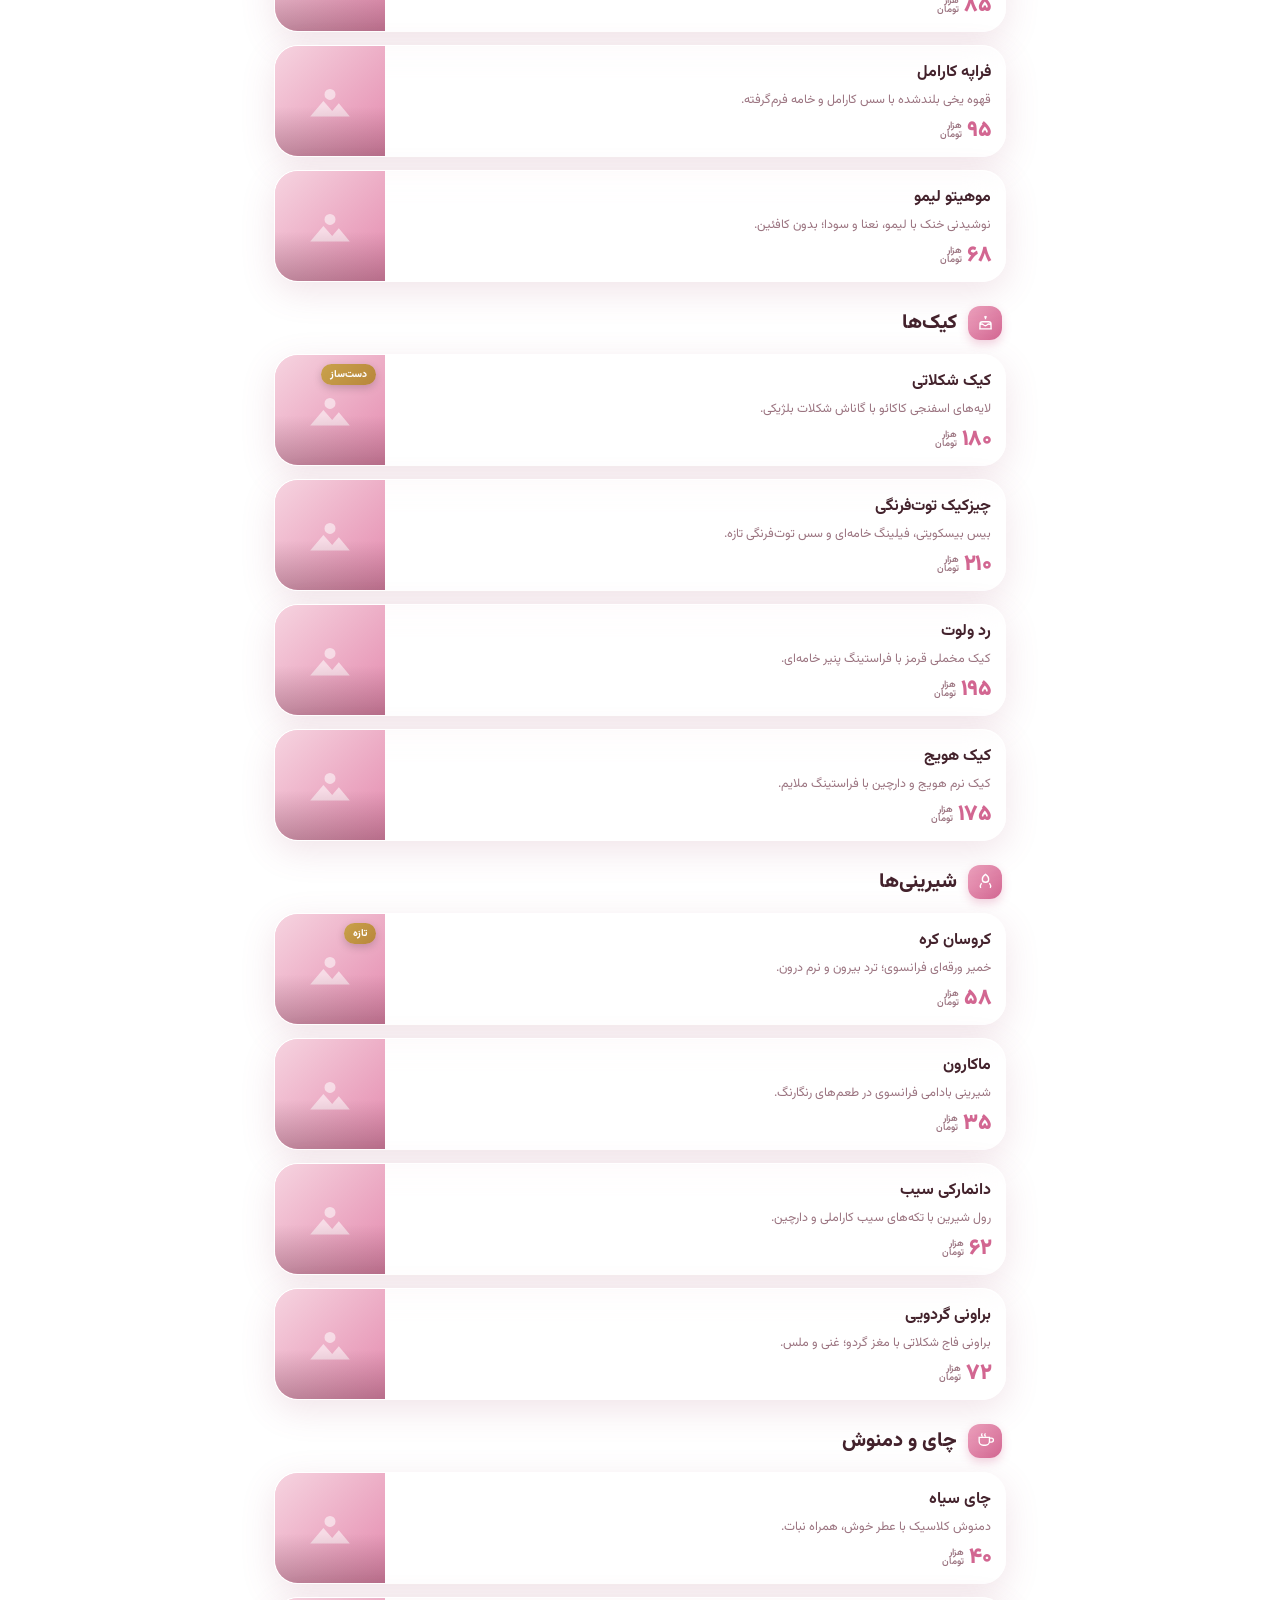
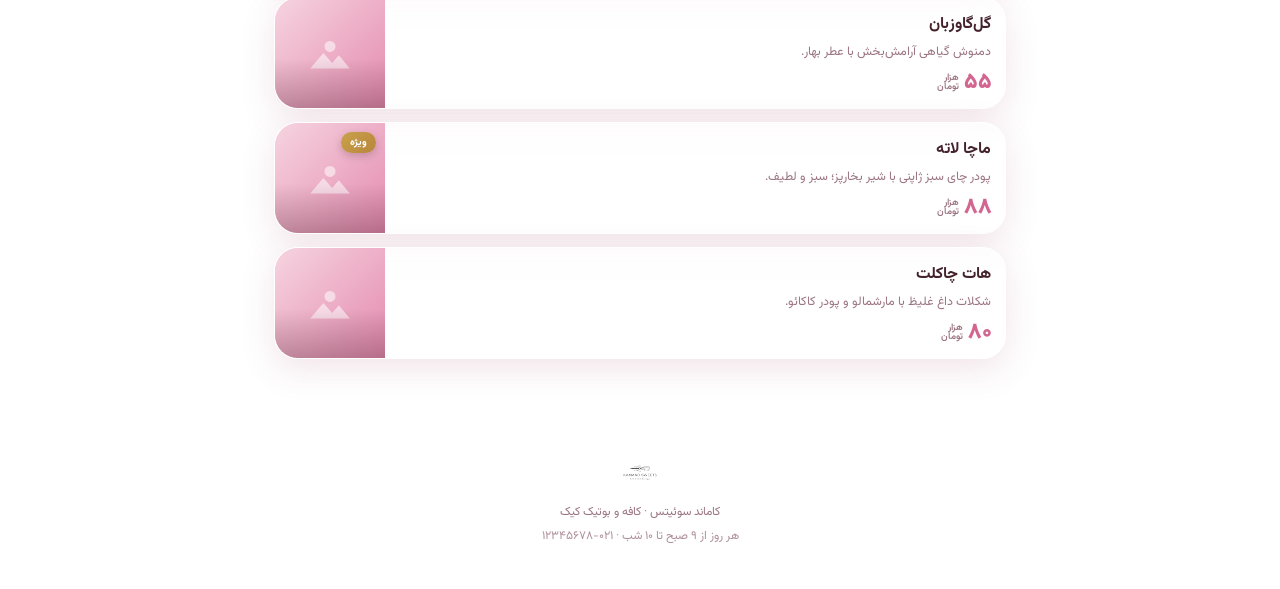
==== commit 1eaa3085: "removed the category numbers" ====
--- a/index.html
+++ b/index.html
@@ -406,7 +406,7 @@
   const sec=document.createElement('section');sec.className='section';sec.id=cat.id;
   sec.innerHTML=`<div class="section-head">
      <span class="badge"><svg viewBox="0 0 24 24">${IC[cat.icon]}</svg></span>
-     <h2>${cat.name}</h2><span class="count">${fa(cat.items.length)} مورد</span><span class="line"></span></div>
+     <h2>${cat.name}</h2></div>
      <div class="items list"></div>`;
   const wrap=sec.querySelector('.items');
   cat.items.forEach(it=>{
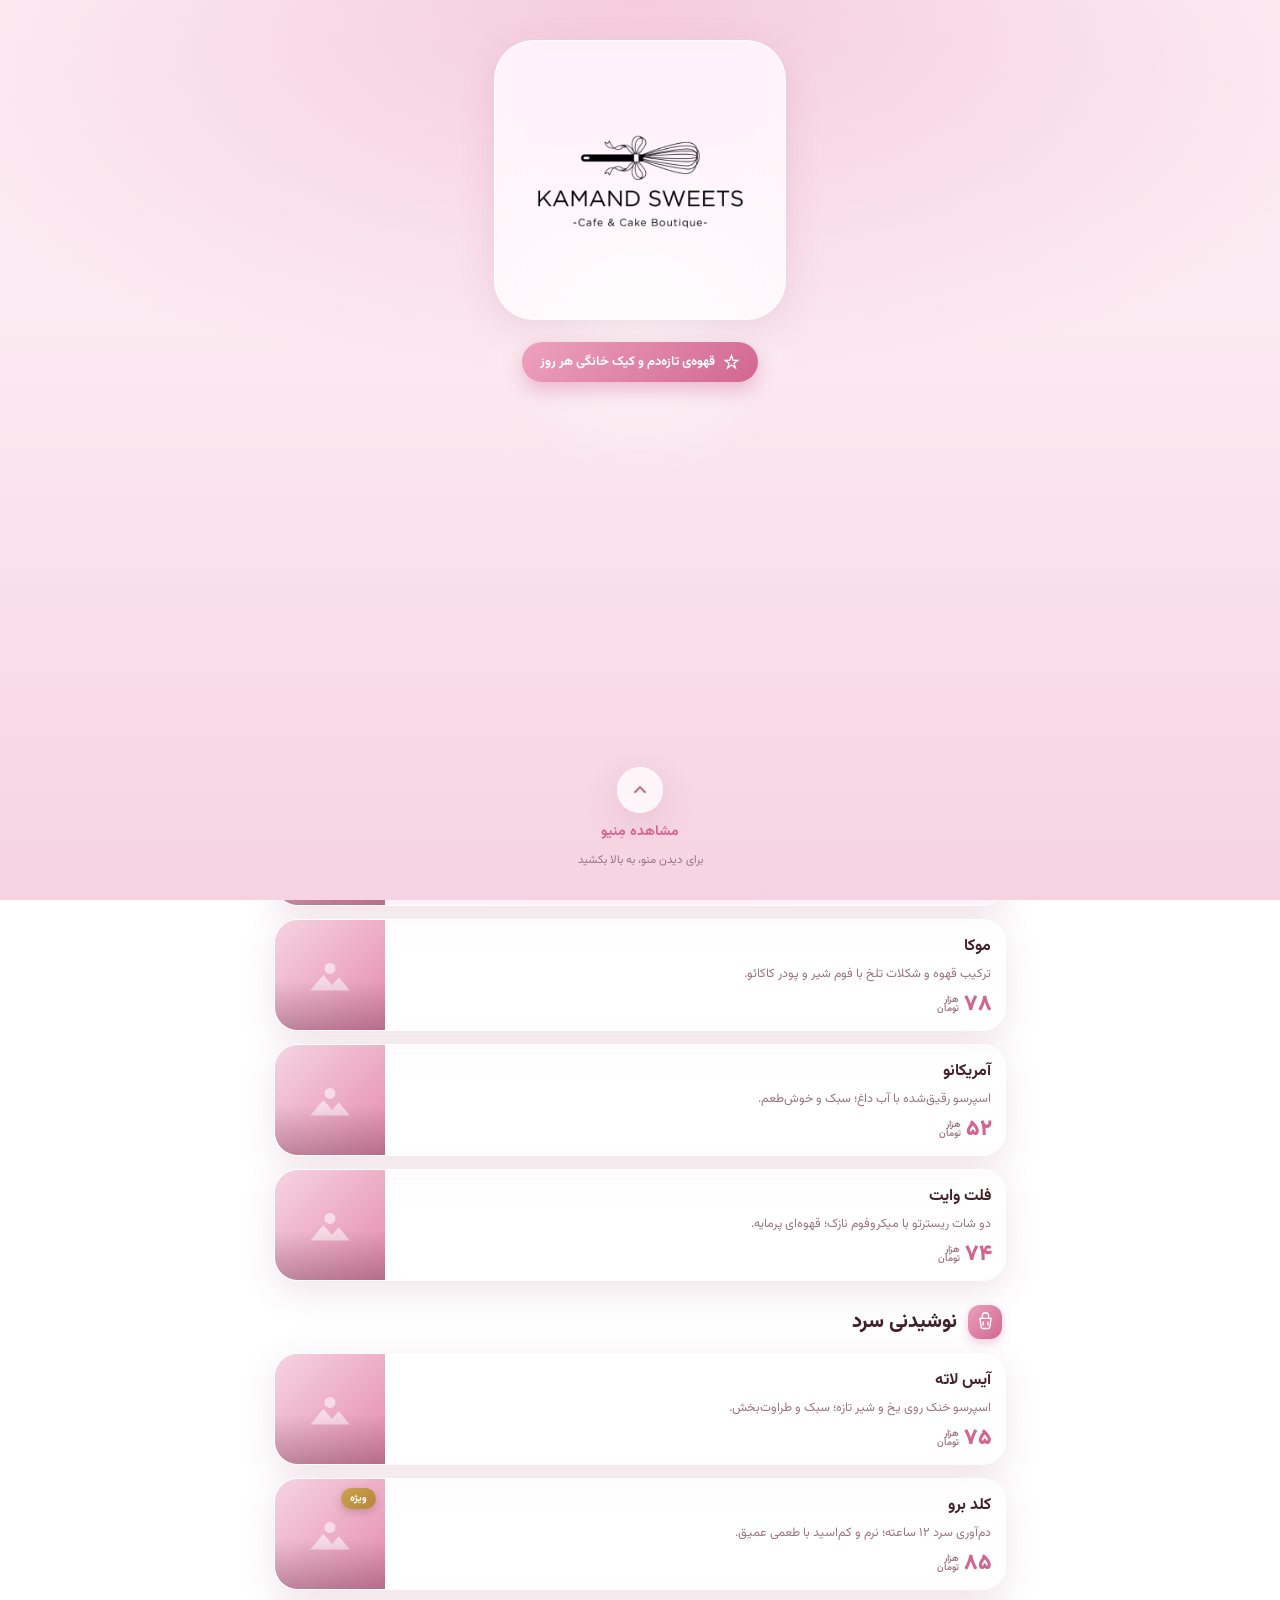
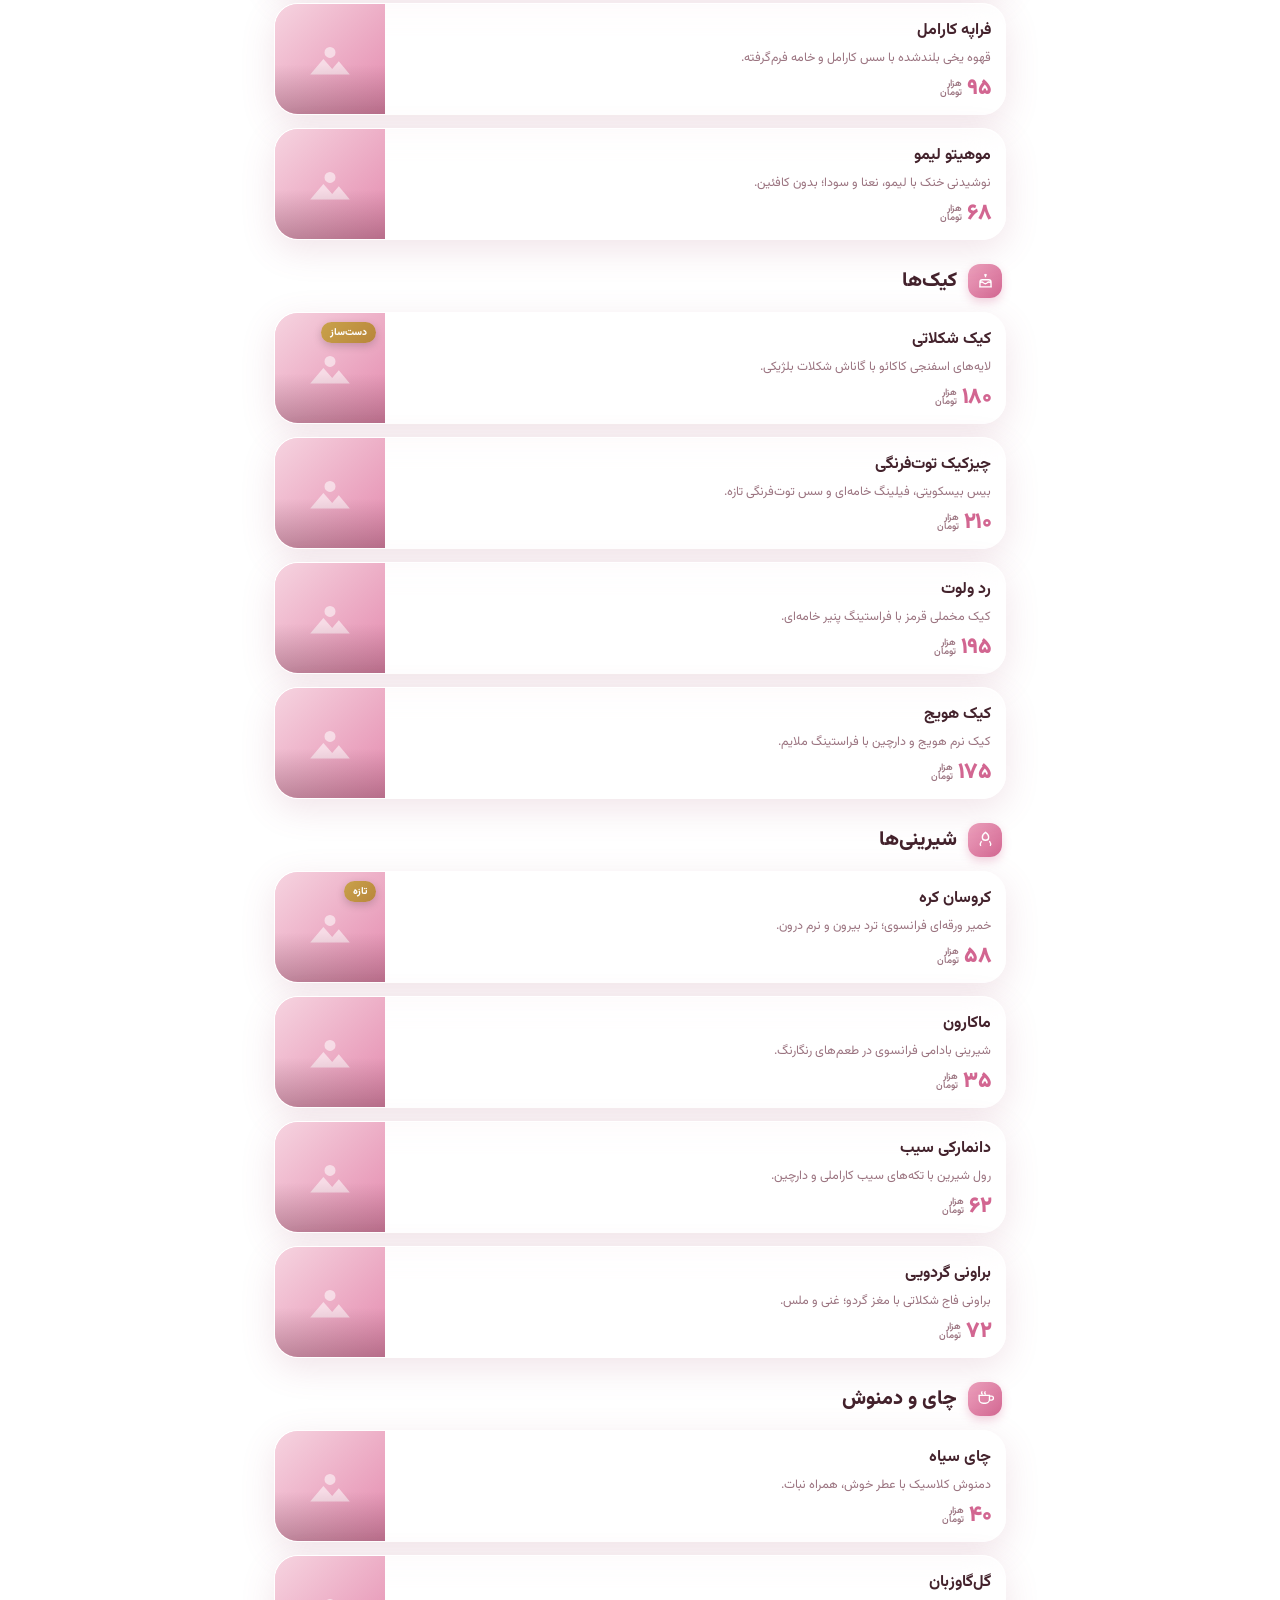
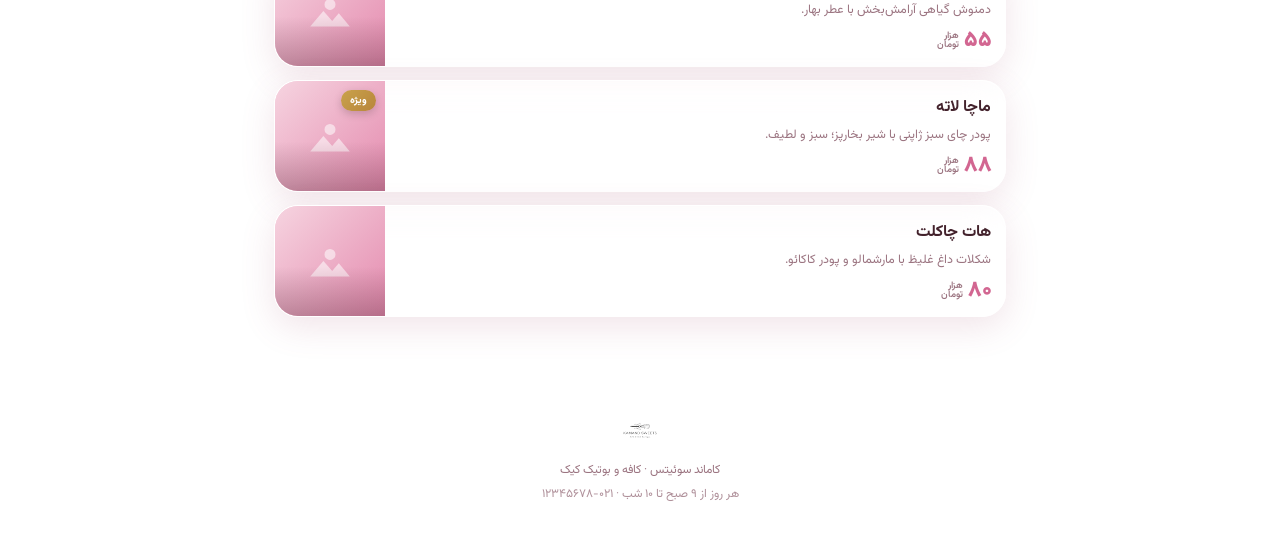
==== commit d29efe84: "removed category item count" ====
--- a/index.html
+++ b/index.html
@@ -399,7 +399,7 @@
   const tile=document.createElement('button');
   tile.className='cat-tile';
   tile.innerHTML=`<span class="ic"><svg viewBox="0 0 24 24">${IC[cat.icon]}</svg></span>
-    <span class="nm">${cat.name}</span><span class="ct">${fa(cat.items.length)} مورد</span>`;
+    <span class="nm">${cat.name}</span></span>`;
   tile.onclick=()=>document.getElementById(cat.id).scrollIntoView({behavior:'smooth',block:'start'});
   catGrid.appendChild(tile);
 
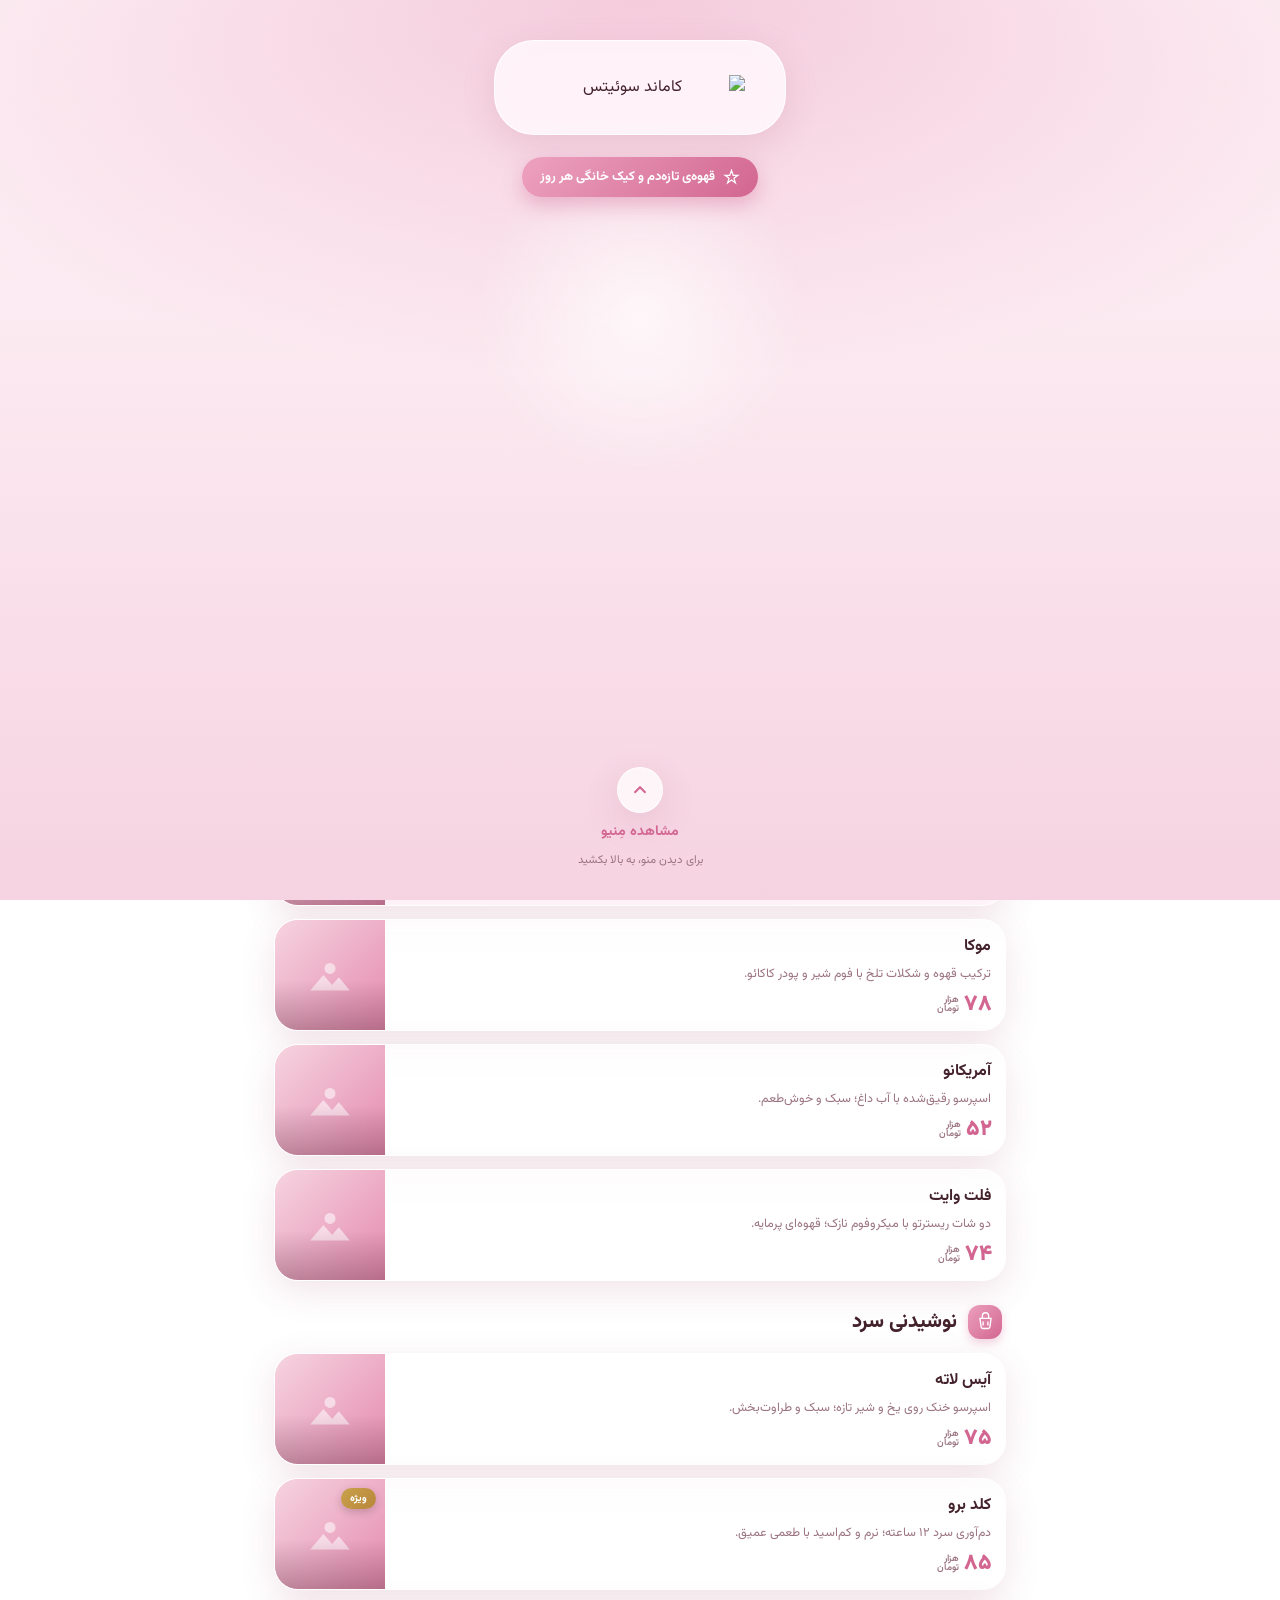
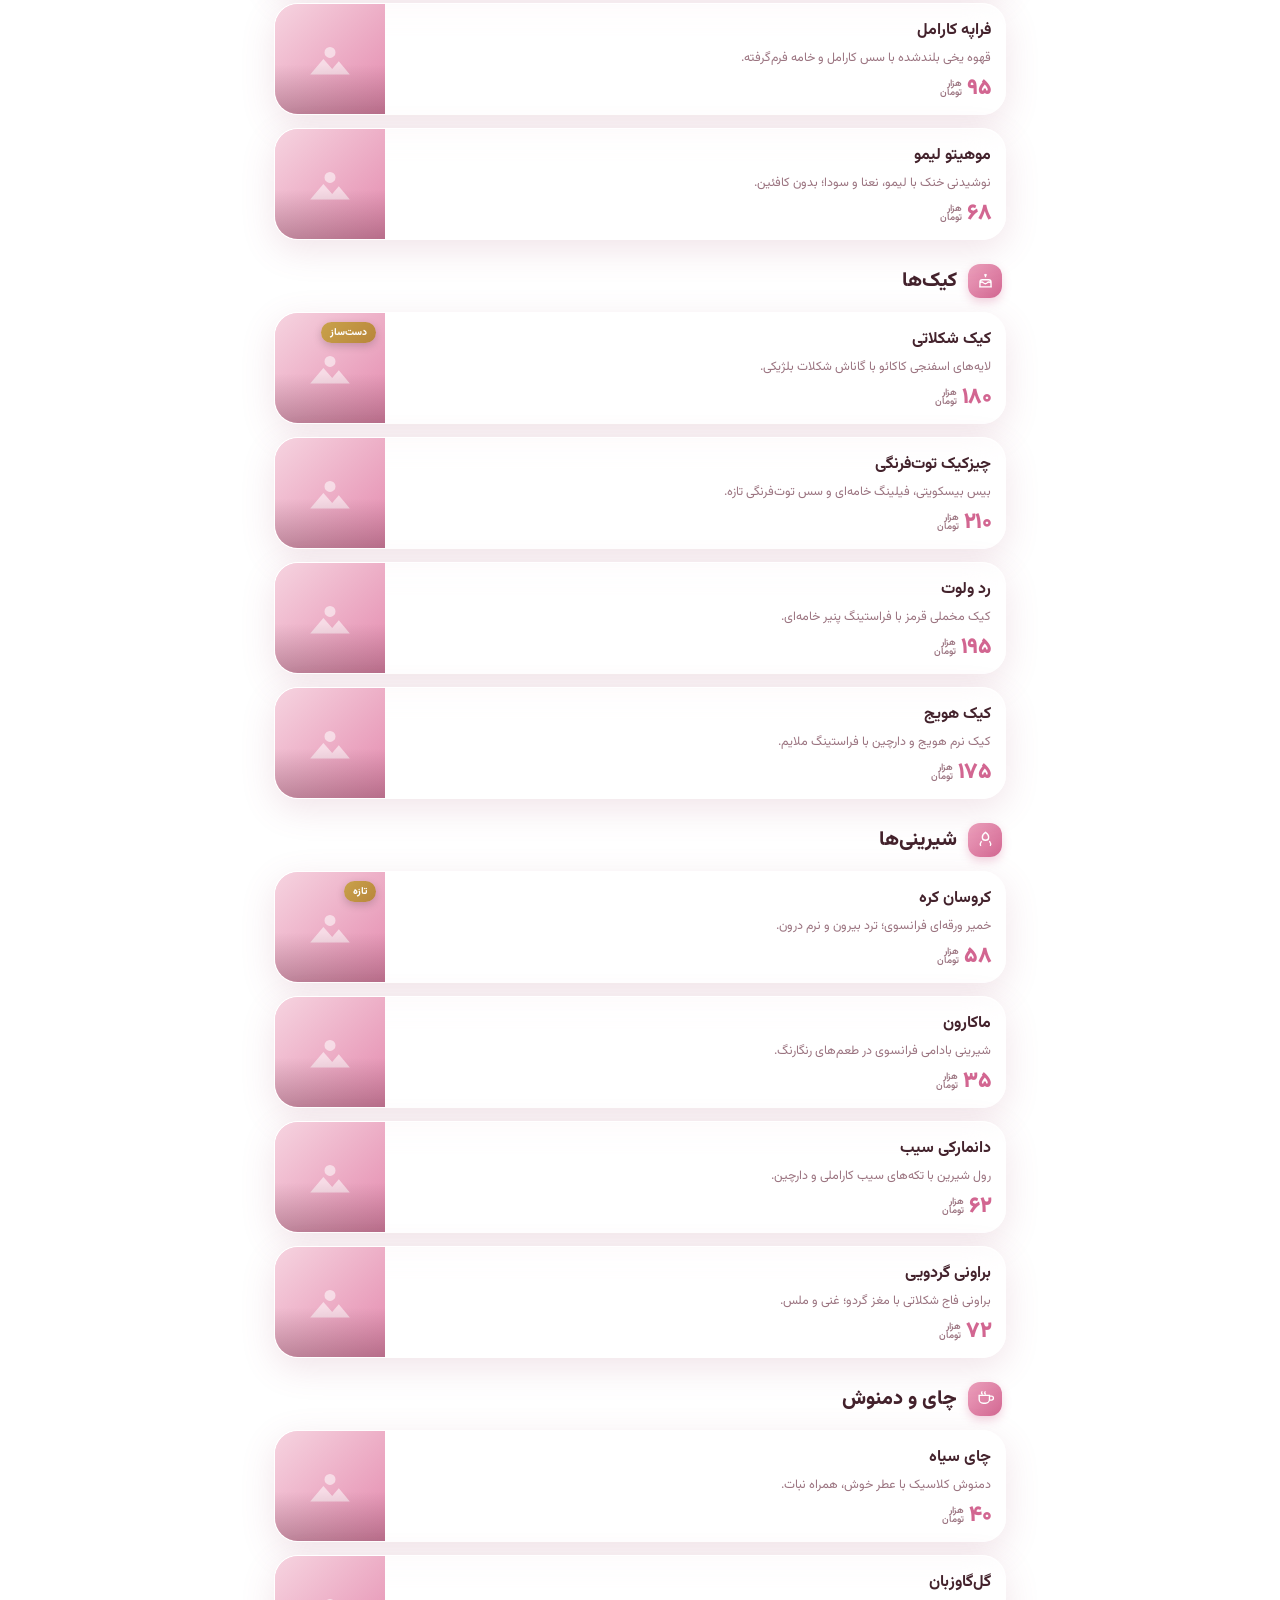
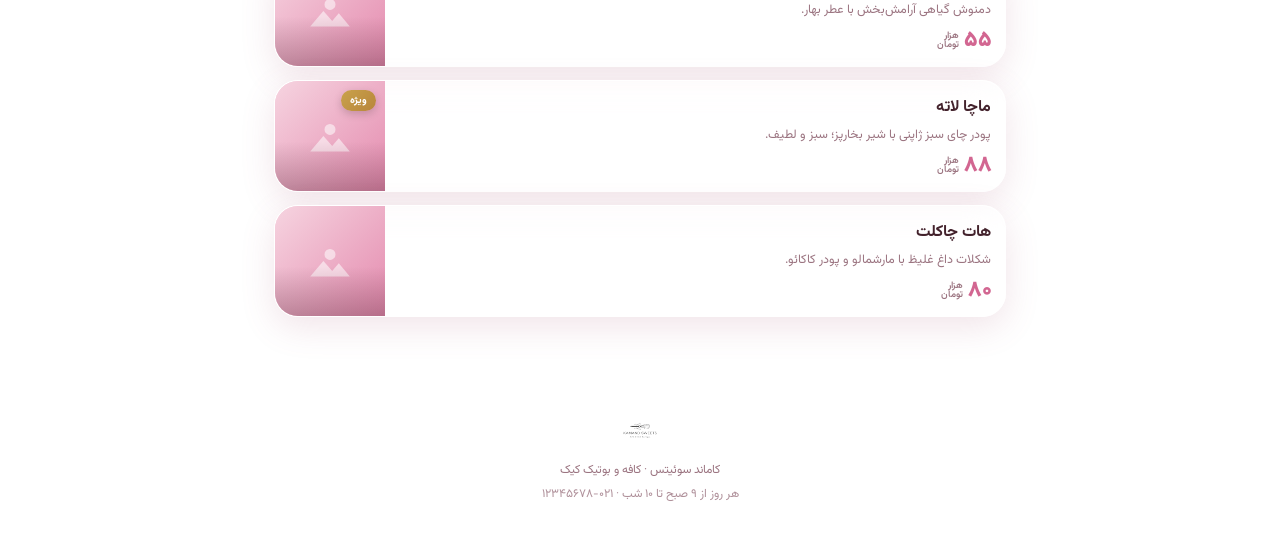
==== commit 1152db04: "changed logo to website address" ====
--- a/index.html
+++ b/index.html
@@ -238,7 +238,7 @@
 <!-- SPLASH -->
 <div class="splash" id="splash">
   <div class="halo"></div>
-  <div class="logo-wrap"><img src="logo.png" alt="کاماند سوئیتس"></div>
+  <div class="logo-wrap"><img src="https://cafe.boulderland.ir/assets/logo.png" alt="کاماند سوئیتس"></div>
   <div class="promo">
     <svg viewBox="0 0 24 24"><path d="M12 2l2.4 6.9H21l-5.6 4 2.2 6.9L12 15.7 6.4 19.8l2.2-6.9L3 8.9h6.6z"/></svg>
     قهوه‌ی تازه‌دم و کیک خانگی هر روز
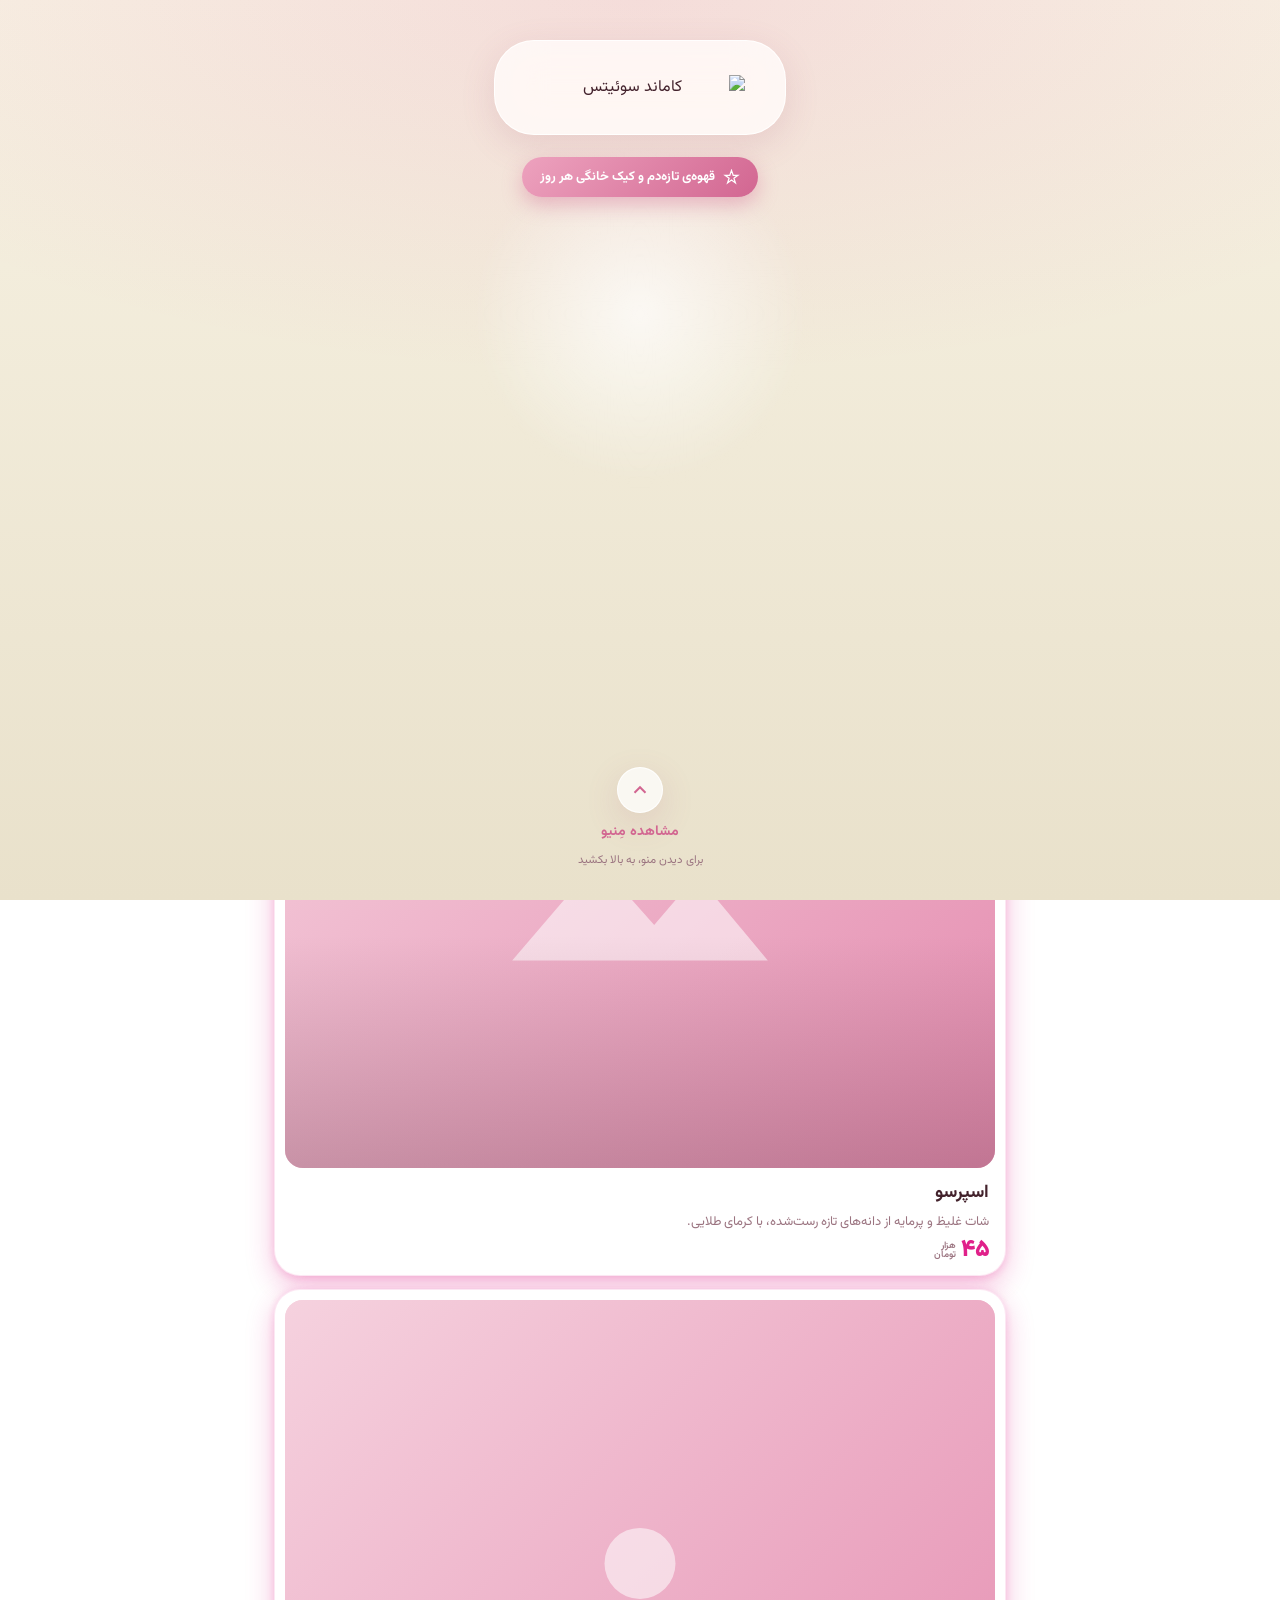
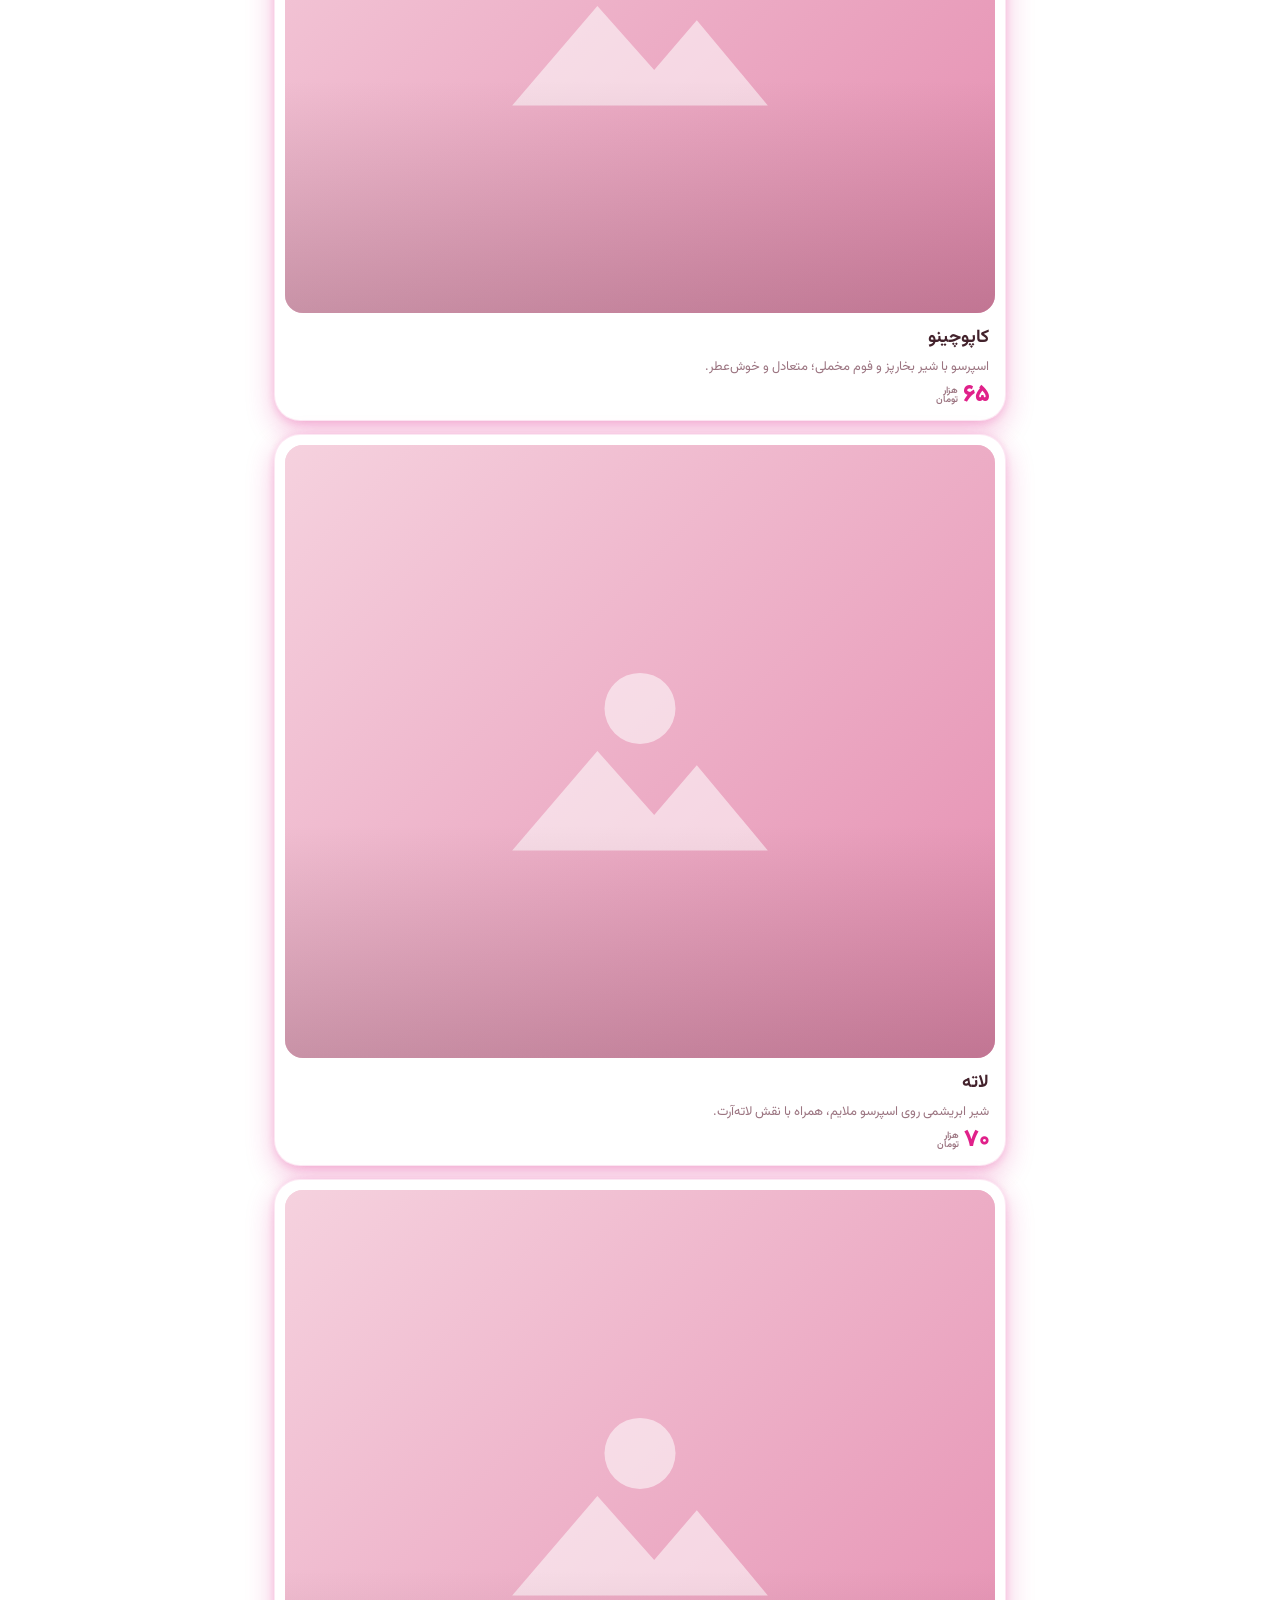
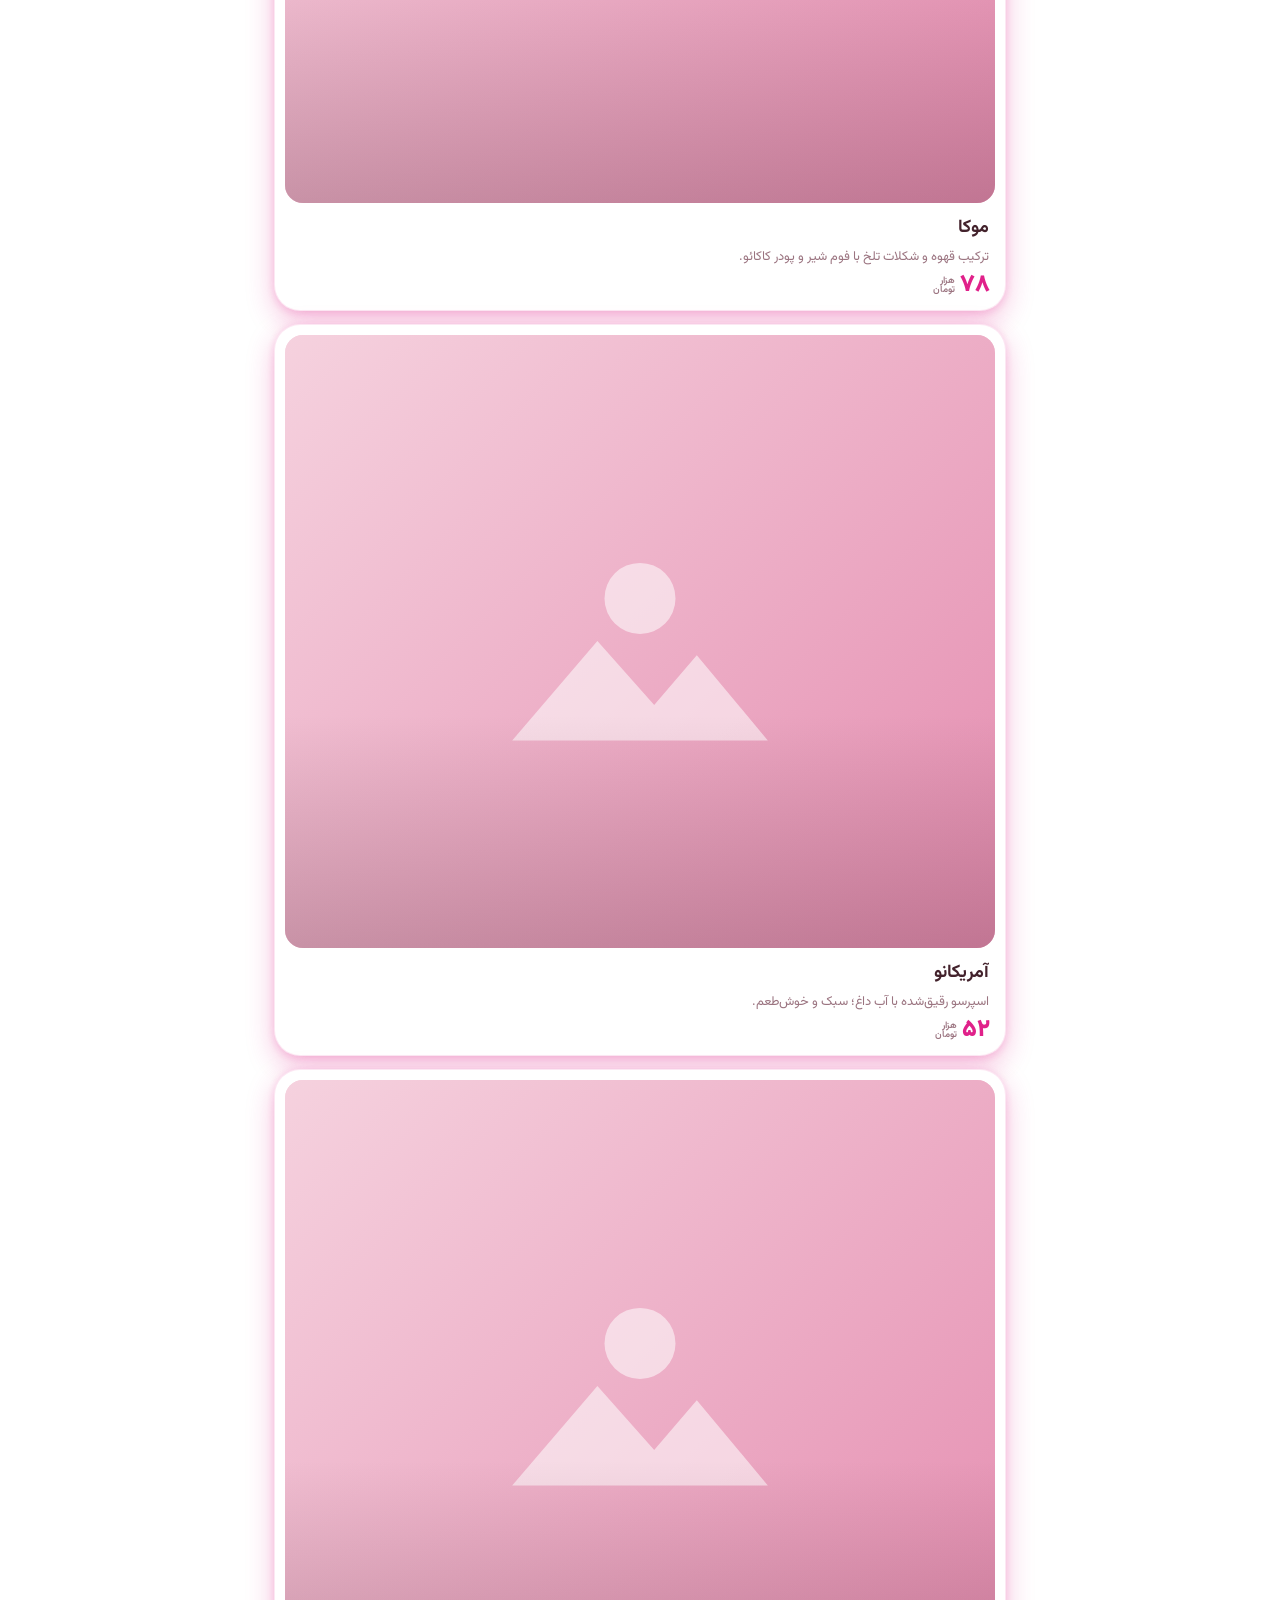
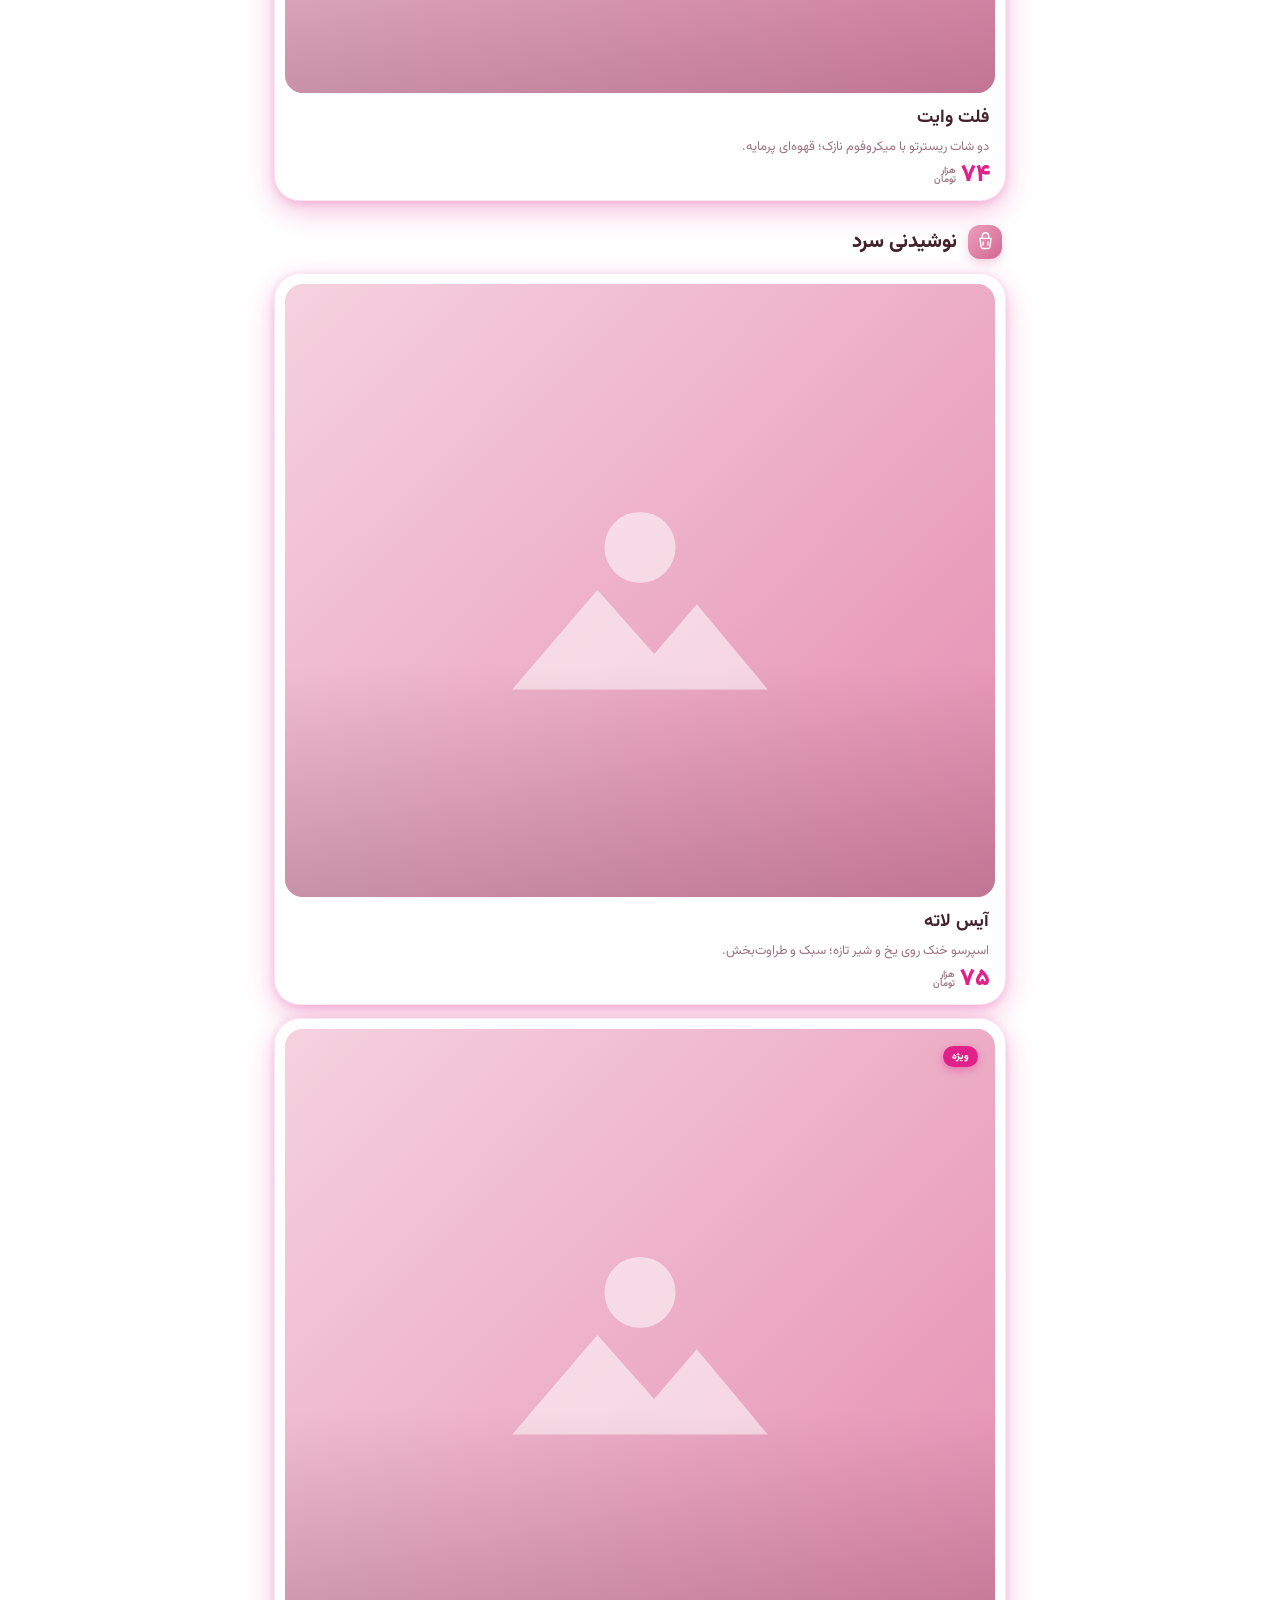
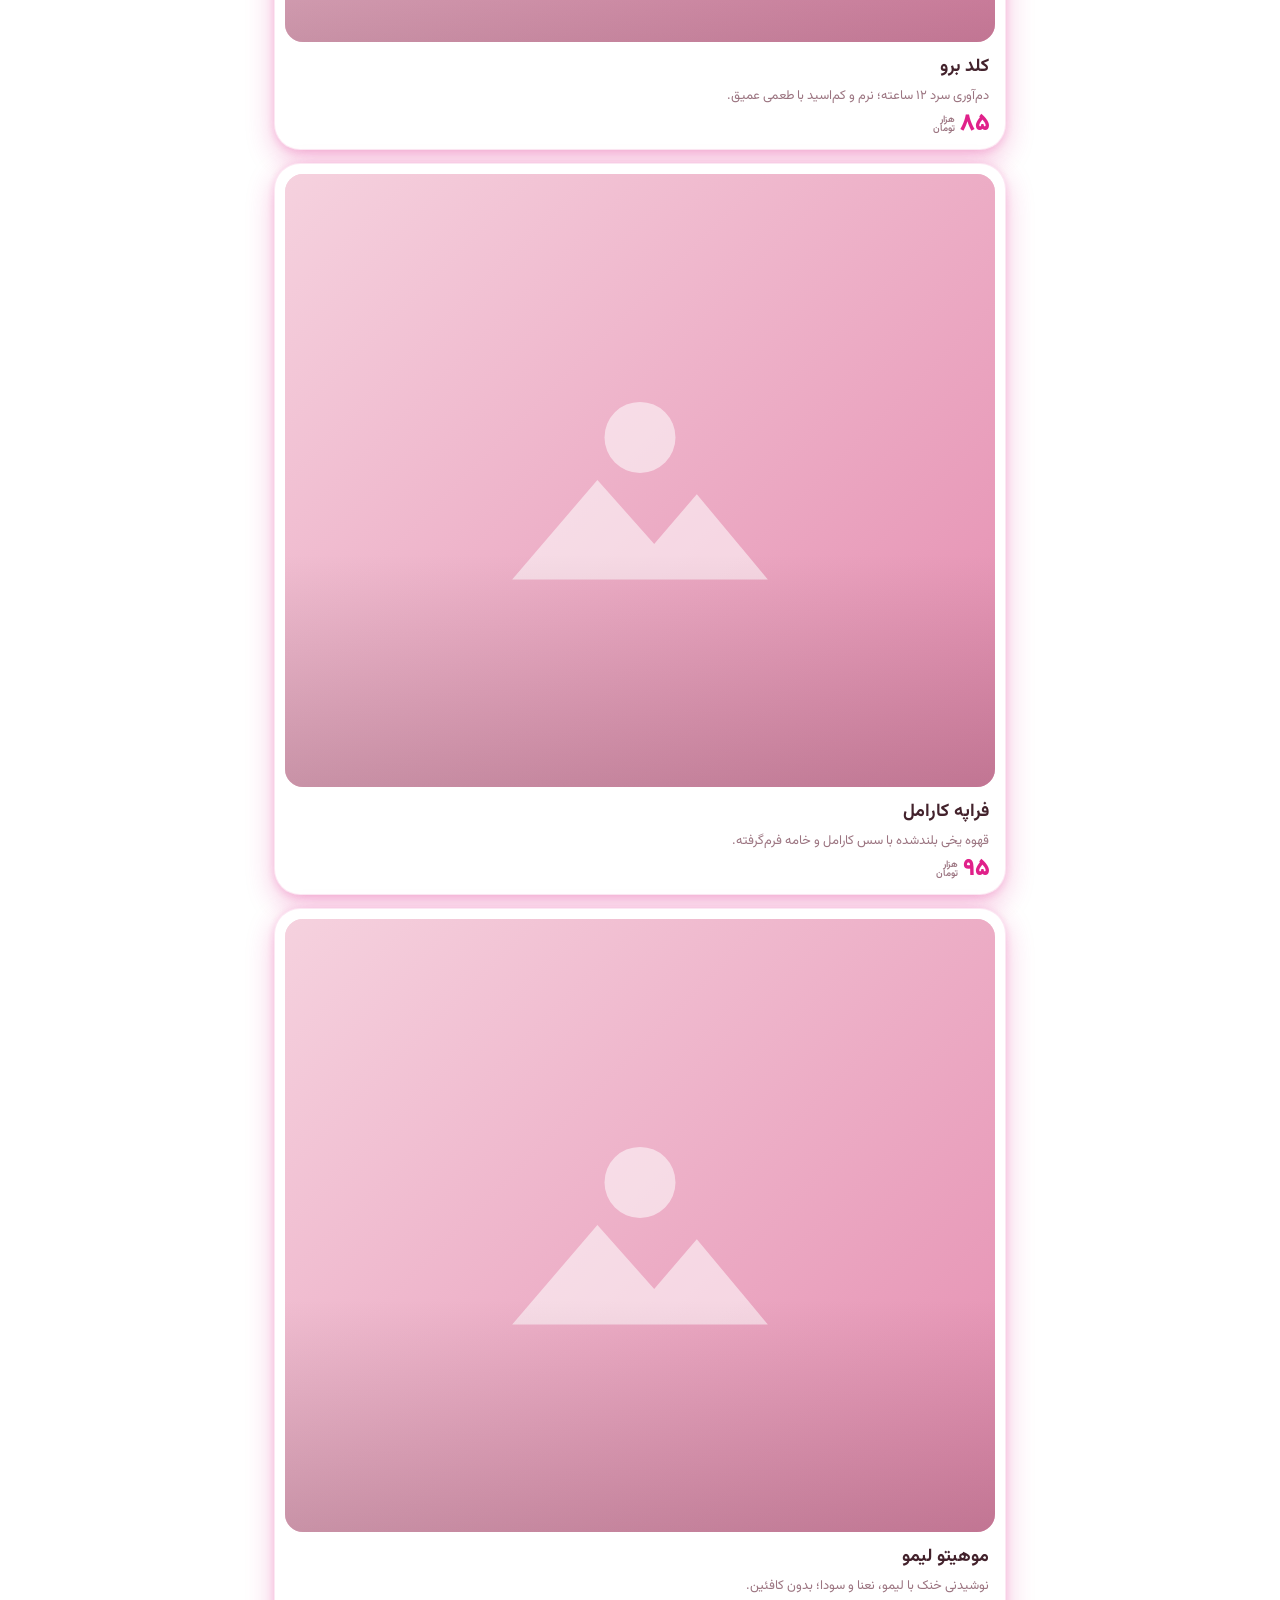
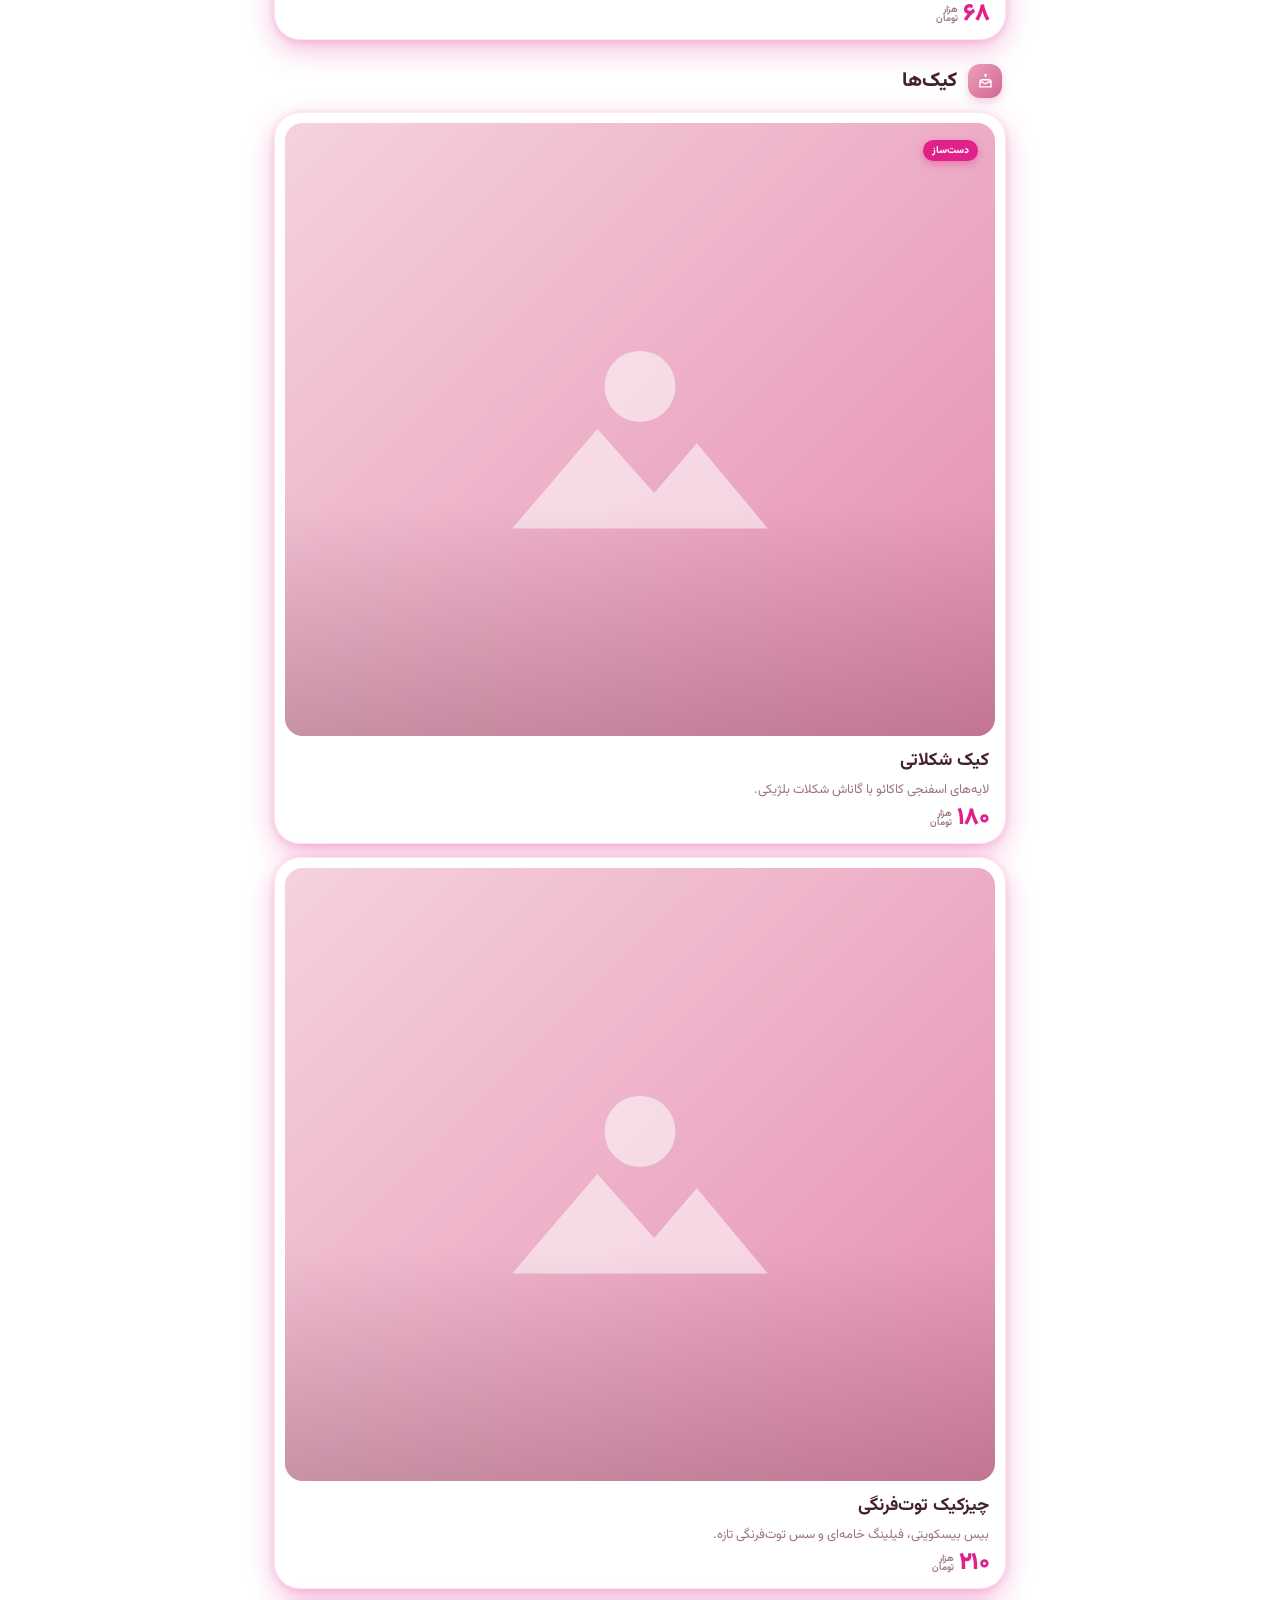
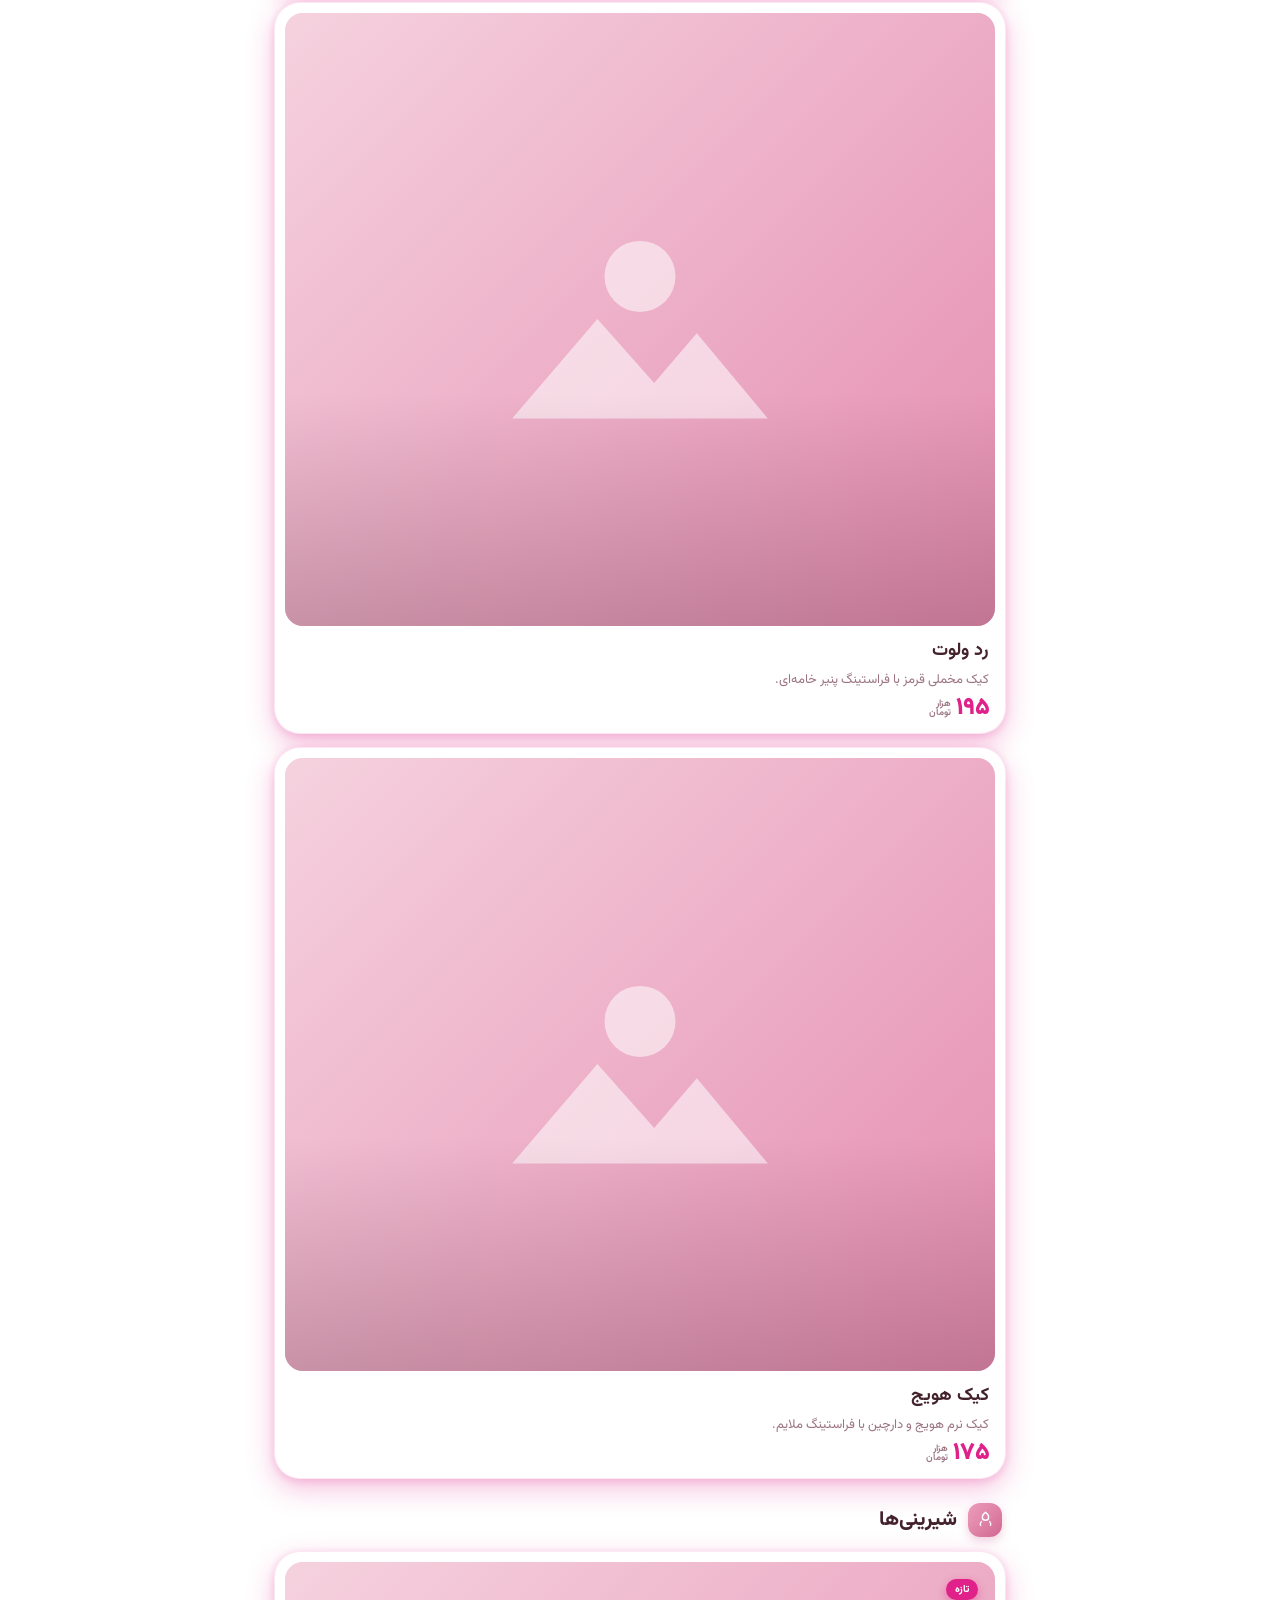
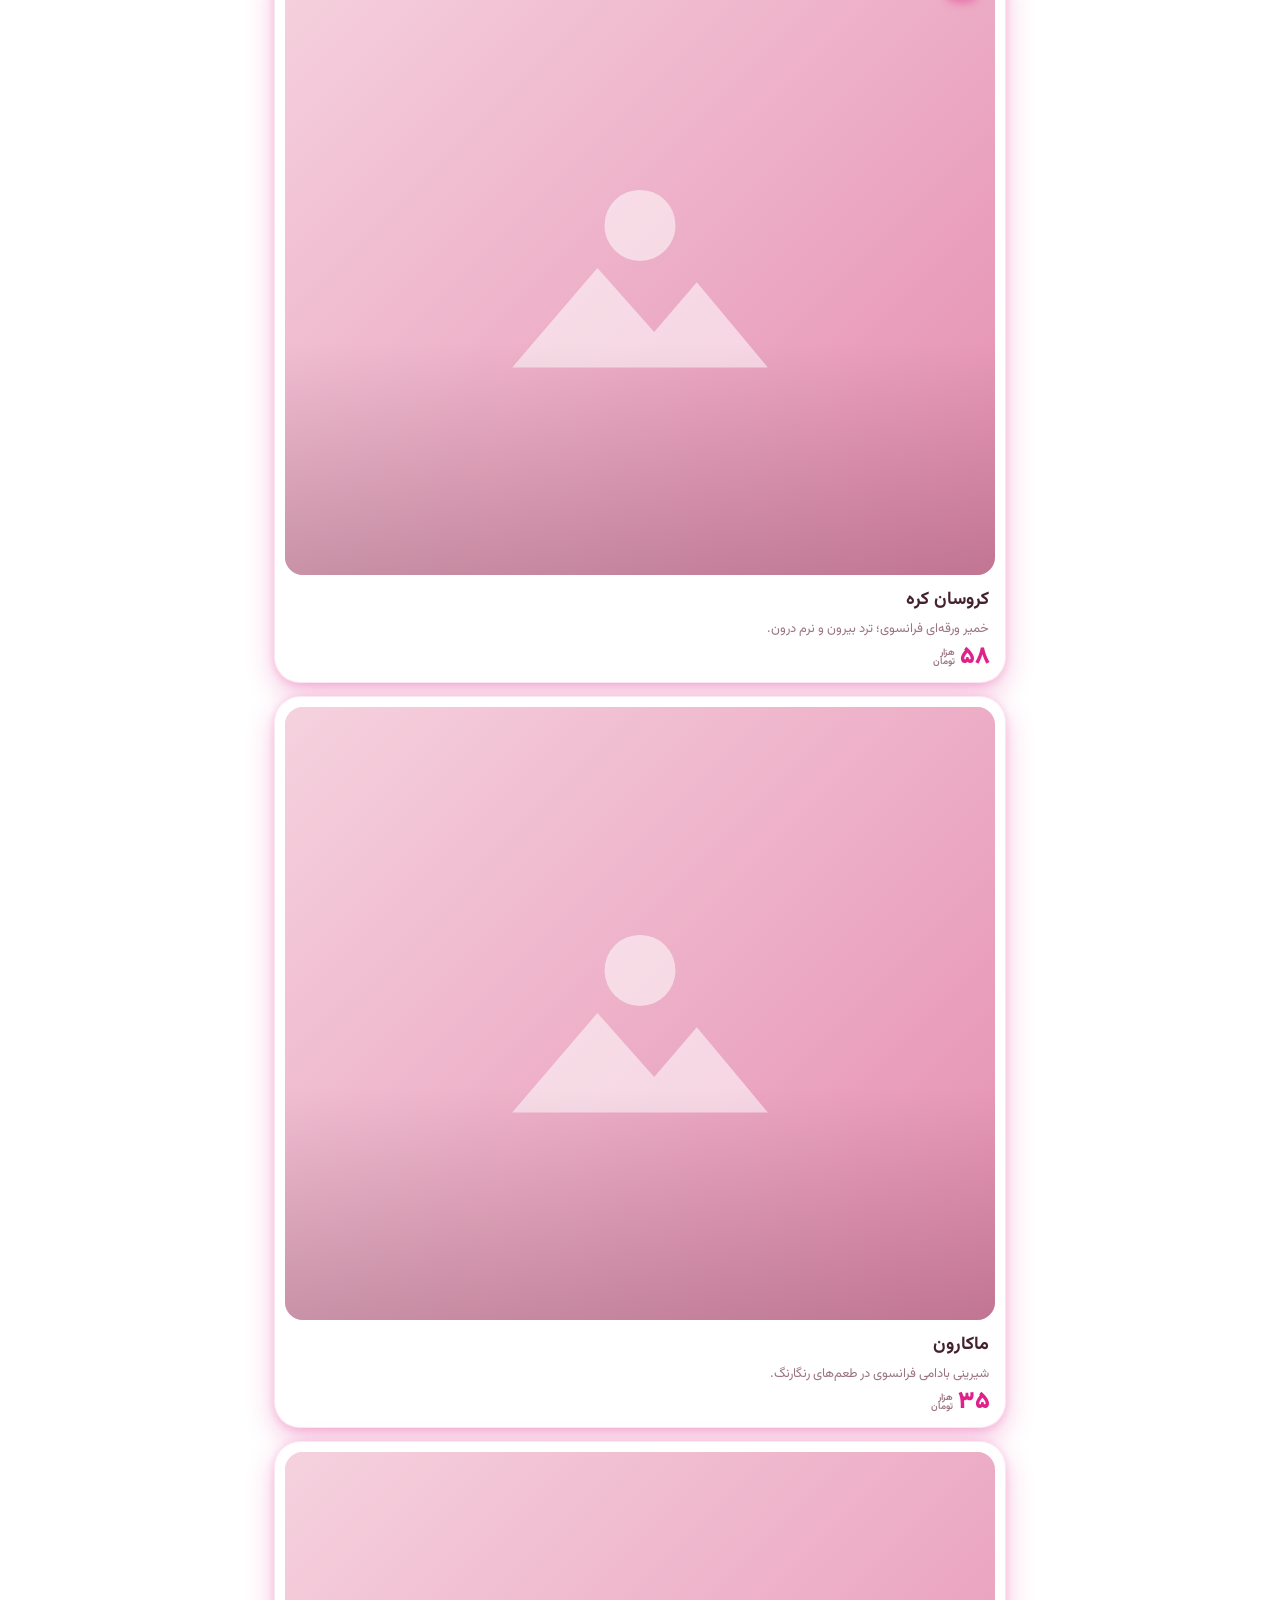
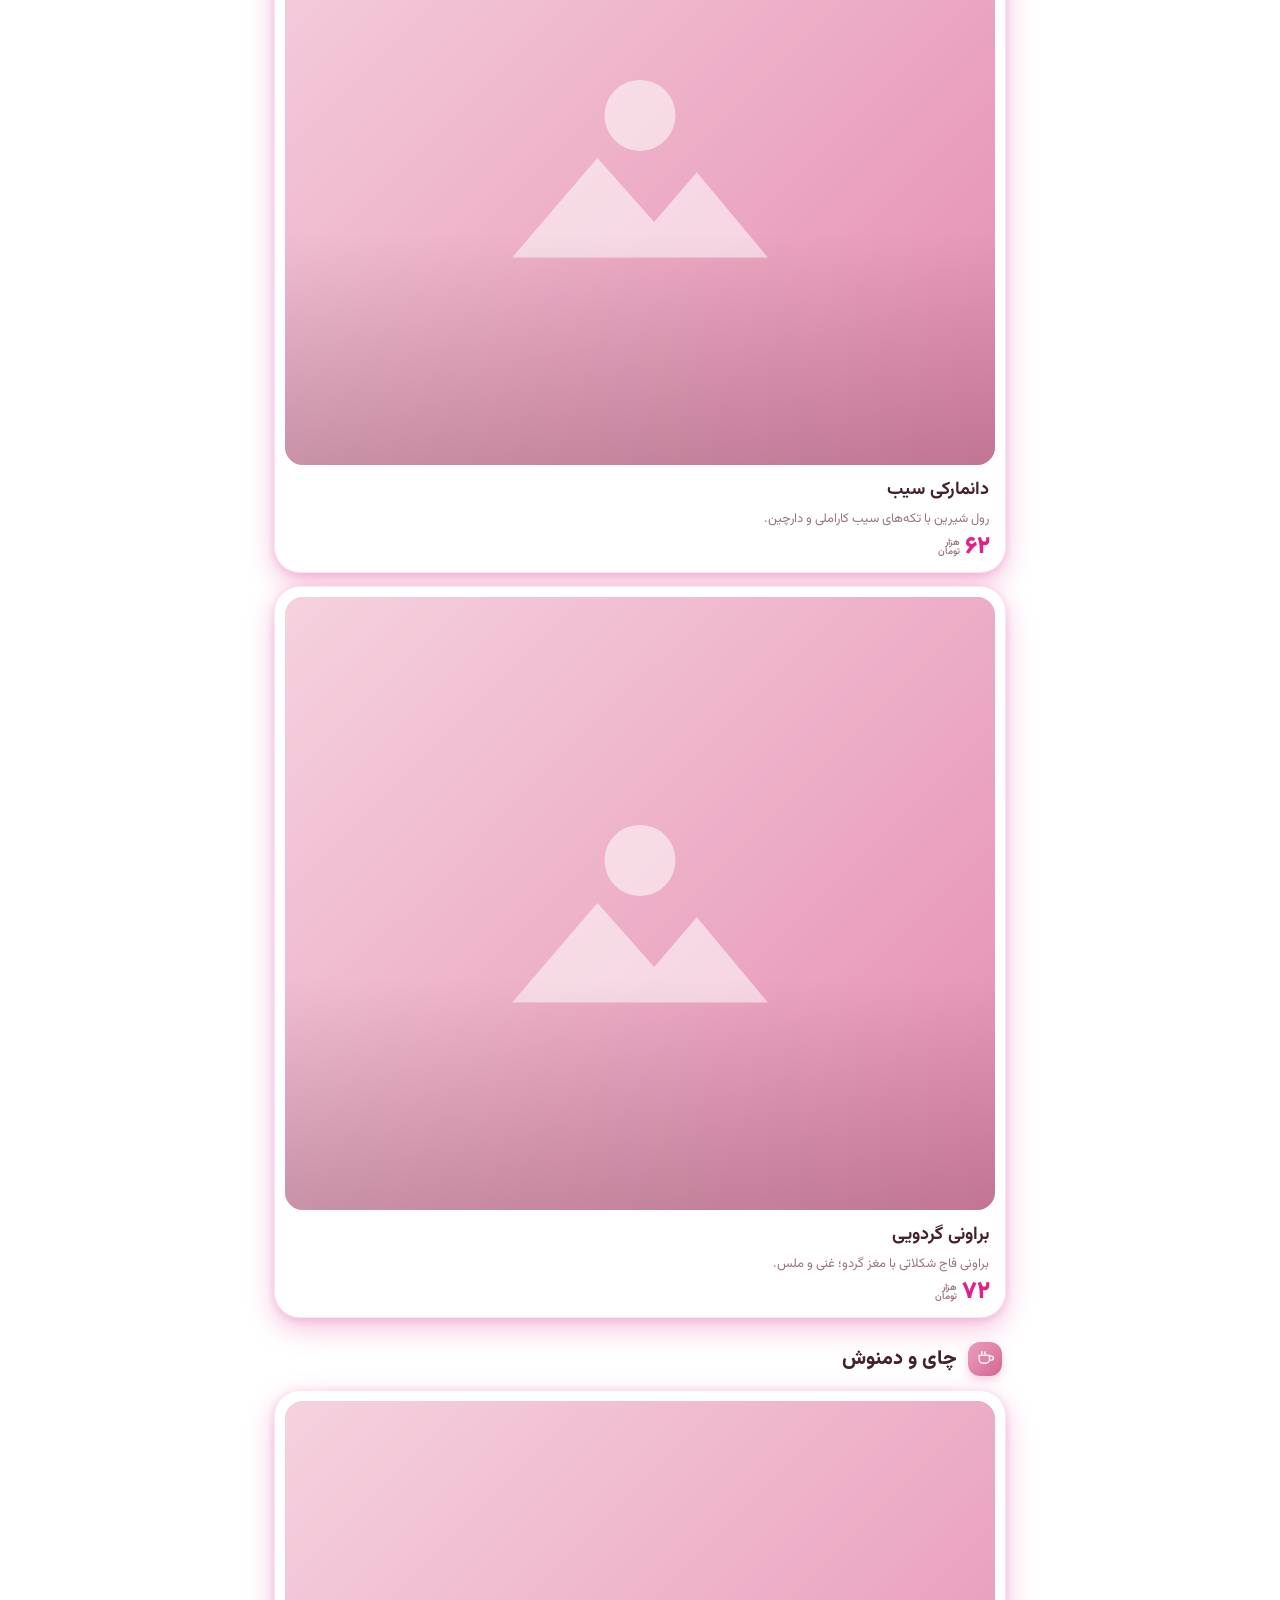
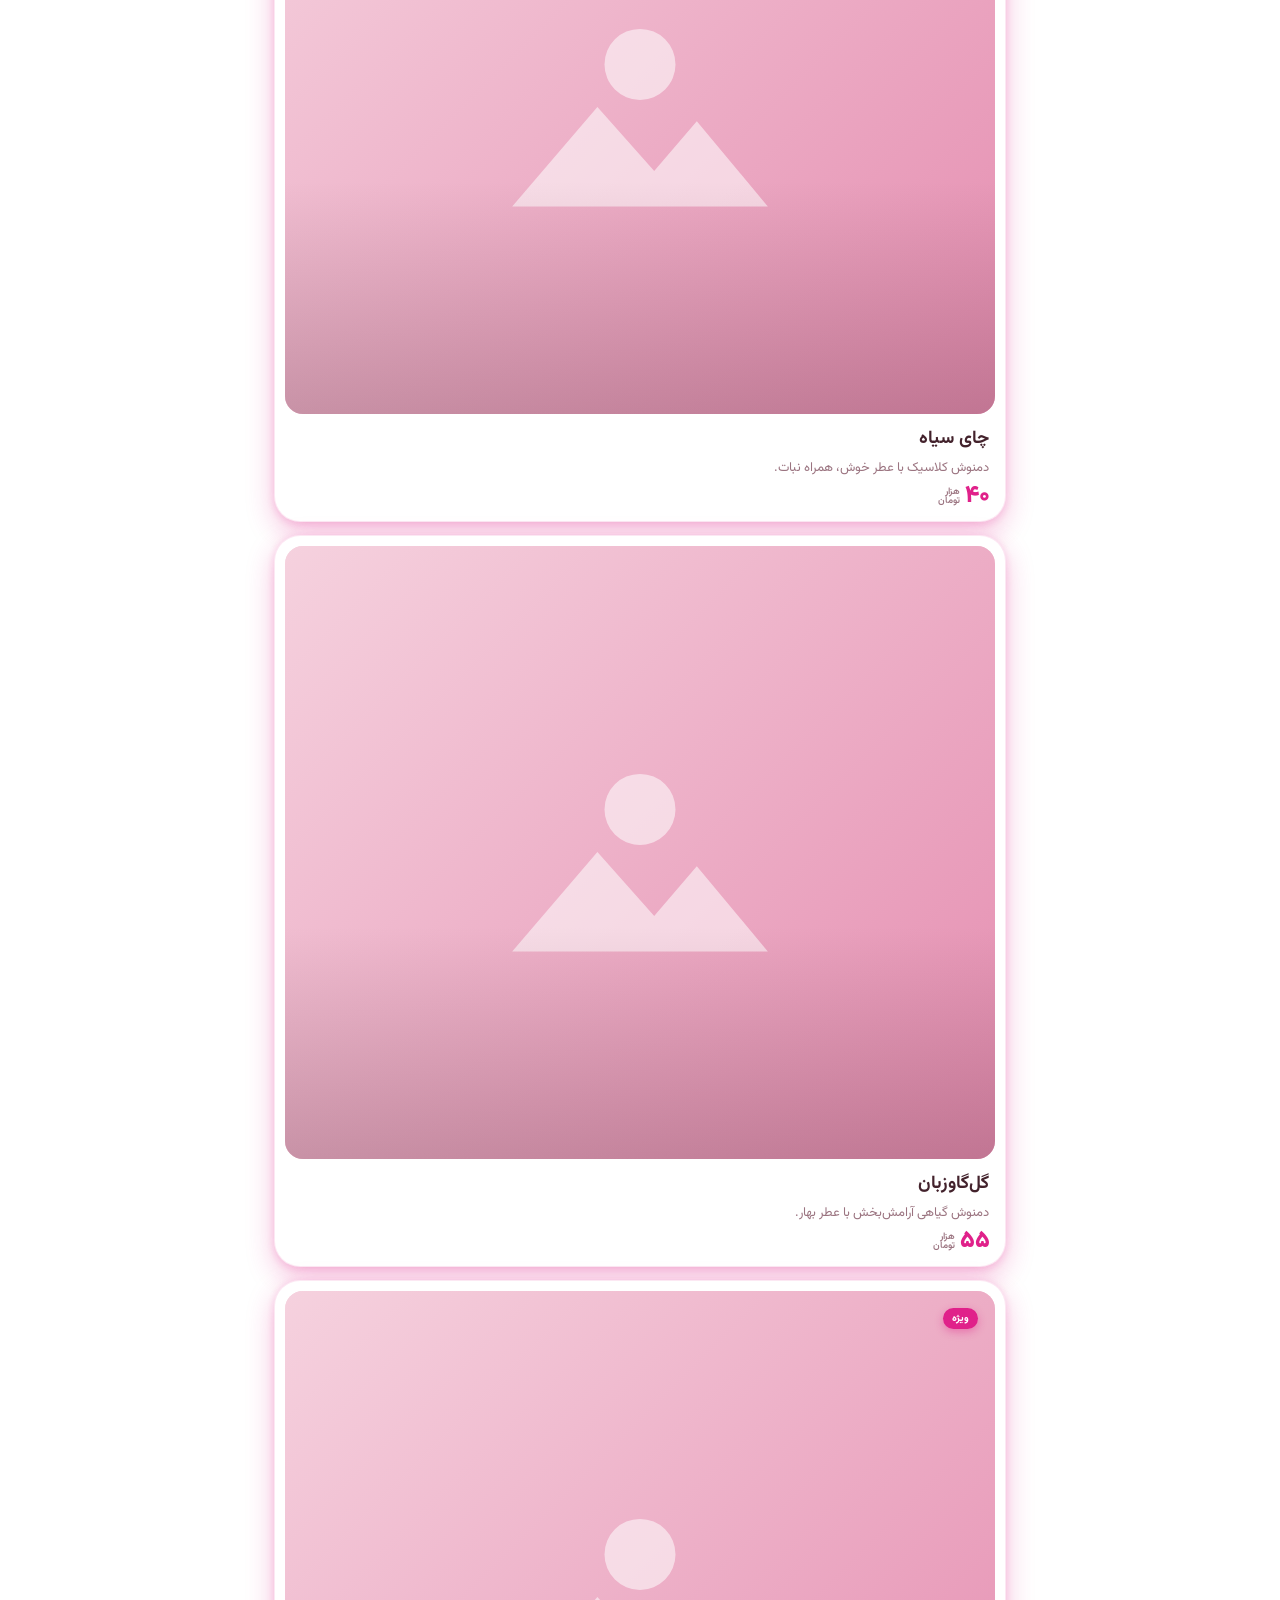
==== commit d2b1672f: "cards redesigned" ====
--- a/index.html
+++ b/index.html
@@ -11,13 +11,16 @@
 <link href="https://fonts.googleapis.com/css2?family=Vazirmatn:wght@300;400;500;600;700;800;900&display=swap" rel="stylesheet">
 <style>
 :root{
-  --blush-1:#FFF7FA; --blush-2:#FBE3EC; --blush-3:#F6D3E1;
+  --egg-1:#F7F2E3; --egg-2:#F0EAD6; --egg-3:#E9E1CB;
+  --barbie:#E0218A; --barbie-lt:#FF69B4;
   --rose:#E48AAE; --rose-deep:#D26691; --rose-soft:#F4C6D8;
   --ink:#43222C; --mauve:#9B7480; --gold:#C9A24B;
   --glass:rgba(255,255,255,0.55);
   --glass-strong:rgba(255,255,255,0.74);
   --glass-brd:rgba(255,255,255,0.9);
   --shadow:0 10px 34px rgba(170,90,120,0.16);
+  --card-shadow:0 10px 28px rgba(224,33,138,0.28), 0 2px 8px rgba(224,33,138,0.18);
+  --card-shadow-hover:0 18px 42px rgba(224,33,138,0.38), 0 4px 12px rgba(224,33,138,0.22);
   --grad:linear-gradient(135deg,#EDA2BE,#D26691);
   --nav-h:120px;
 }
@@ -26,16 +29,14 @@
 body{
   margin:0;font-family:'Vazirmatn',system-ui,sans-serif;color:var(--ink);
   background:
-    radial-gradient(130% 55% at 100% -5%,rgba(228,138,174,0.34),transparent 60%),
-    radial-gradient(120% 50% at -10% 12%,rgba(201,162,75,0.14),transparent 55%),
-    radial-gradient(120% 50% at 50% 110%,rgba(210,102,145,0.16),transparent 55%),
-    linear-gradient(180deg,var(--blush-1),var(--blush-2) 60%,var(--blush-3));
+    radial-gradient(130% 55% at 100% -5%,rgba(224,33,138,0.06),transparent 60%),
+    linear-gradient(180deg,var(--egg-1),var(--egg-2) 55%,var(--egg-3));
   background-attachment:fixed;min-height:100vh;scroll-padding-top:var(--nav-h);
   overflow-x:hidden;
 }
 body::before{content:"";position:fixed;inset:0;pointer-events:none;z-index:0;
-  background-image:radial-gradient(rgba(255,255,255,0.55) 1px,transparent 1px);
-  background-size:24px 24px;opacity:.3;mask-image:linear-gradient(180deg,#000,transparent 45%)}
+  background-image:radial-gradient(rgba(255,255,255,0.6) 1px,transparent 1px);
+  background-size:24px 24px;opacity:.25;mask-image:linear-gradient(180deg,#000,transparent 45%)}
 .hidden{display:none!important}
 
 /* ---------------- SPLASH / HERO ---------------- */
@@ -44,8 +45,8 @@
   align-items:center;justify-content:center;text-align:center;
   padding:40px 26px calc(env(safe-area-inset-bottom) + 30px);
   background:
-    radial-gradient(120% 70% at 50% 0%,rgba(228,138,174,0.4),transparent 60%),
-    linear-gradient(180deg,var(--blush-1),var(--blush-3));
+    radial-gradient(120% 70% at 50% 0%,rgba(224,33,138,0.10),transparent 60%),
+    linear-gradient(180deg,var(--egg-1),var(--egg-3));
   transition:transform .6s cubic-bezier(.7,0,.2,1),opacity .5s ease;
 }
 .splash.gone{transform:translateY(-100%);opacity:0;pointer-events:none}
@@ -147,42 +148,43 @@
 .items.grid{grid-template-columns:repeat(2,1fr)}
 .items.list{grid-template-columns:1fr}
 
-/* card base (glass) */
-.card{position:relative;cursor:pointer;border:1px solid var(--glass-brd);background:var(--glass);
-  border-radius:24px;overflow:hidden;backdrop-filter:blur(18px) saturate(160%);
-  -webkit-backdrop-filter:blur(18px) saturate(160%);box-shadow:var(--shadow);
+/* card base — white square with barbie-pink shadowbox */
+.card{position:relative;cursor:pointer;border:1px solid rgba(224,33,138,0.10);background:#fff;
+  border-radius:26px;overflow:hidden;box-shadow:var(--card-shadow);padding:10px;
+  display:flex;flex-direction:column;aspect-ratio:1/1;
   transition:transform .22s cubic-bezier(.2,.8,.2,1),box-shadow .22s}
 .card:active{transform:scale(.98)}
-@media(hover:hover){.card:hover{transform:translateY(-4px);box-shadow:0 18px 42px rgba(170,90,120,.22)}}
-.card .tag{position:absolute;top:9px;inset-inline-start:9px;z-index:3;font-size:10px;font-weight:800;color:#fff;
-  padding:3px 9px;border-radius:100px;background:linear-gradient(135deg,var(--gold),#B8863B);box-shadow:0 3px 8px rgba(0,0,0,.18)}
-.card .ph{position:relative;background:linear-gradient(135deg,#F6D4E0,#EFC0D2);overflow:hidden}
+@media(hover:hover){.card:hover{transform:translateY(-5px);box-shadow:var(--card-shadow-hover)}}
+.card .tag{position:absolute;top:17px;inset-inline-start:17px;z-index:3;font-size:10px;font-weight:800;color:#fff;
+  padding:3px 9px;border-radius:100px;background:var(--barbie);box-shadow:0 3px 8px rgba(224,33,138,.4)}
+.card .ph{position:relative;flex:1 1 auto;min-height:0;border-radius:18px;overflow:hidden;
+  background:linear-gradient(135deg,#F6D4E0,#EFC0D2)}
 .card .ph img{width:100%;height:100%;object-fit:cover;display:block}
-.card .ph::after{content:"";position:absolute;inset:0;background:linear-gradient(180deg,transparent 55%,rgba(67,34,44,.28))}
-
-/* GRID view card = vertical */
-.items.grid .card .ph{height:120px}
-.items.grid .card .body{padding:11px 12px 13px}
-.items.grid .card h3{margin:0 0 4px;font-size:14.5px;font-weight:700;white-space:nowrap;overflow:hidden;text-overflow:ellipsis}
-.items.grid .card p{margin:0 0 9px;font-size:11px;line-height:1.6;color:var(--mauve);
-  display:-webkit-box;-webkit-line-clamp:2;-webkit-box-orient:vertical;overflow:hidden;min-height:34px}
-
-/* LIST view card = horizontal row */
-.items.list .card{display:flex;flex-direction:row-reverse}
-.items.list .card .ph{flex:0 0 110px;width:110px;height:auto;min-height:110px}
-.items.list .card .body{flex:1;min-width:0;padding:13px 14px;display:flex;flex-direction:column;justify-content:center}
-.items.list .card h3{margin:0 0 5px;font-size:16px;font-weight:700}
-.items.list .card p{margin:0 0 10px;font-size:12.5px;line-height:1.6;color:var(--mauve);
+.card .ph::after{content:"";position:absolute;inset:0;background:linear-gradient(180deg,transparent 62%,rgba(67,34,44,.22))}
+.card .body{flex:0 0 auto;display:flex;flex-direction:column;gap:5px;padding:11px 6px 3px}
+.card .body .row{display:flex;align-items:flex-end;justify-content:space-between;gap:8px}
+.card h3{margin:0;font-weight:700;white-space:nowrap;overflow:hidden;text-overflow:ellipsis}
+.card p{margin:0;color:var(--mauve);line-height:1.6;
   display:-webkit-box;-webkit-line-clamp:2;-webkit-box-orient:vertical;overflow:hidden}
 
+/* GRID view = 2-col squares (compact — name + price only) */
+.items.grid .card h3{font-size:14px}
+.items.grid .card p{display:none}
+.items.grid .card .body{padding:9px 4px 2px}
+
+/* LIST view = large full-width squares (name + desc + price) */
+.items.list .card h3{font-size:18px}
+.items.list .card p{font-size:13px}
+
 /* price treatment (big number + هزار تومان) */
-.price{display:flex;align-items:flex-end;gap:5px;line-height:1}
-.price .num{font-size:22px;font-weight:900;color:var(--rose-deep);letter-spacing:-.5px}
-.items.grid .price .num{font-size:19px}
+.price{display:flex;align-items:flex-end;gap:5px;line-height:1;flex:0 0 auto}
+.price .num{font-size:22px;font-weight:900;color:var(--barbie);letter-spacing:-.5px}
+.items.grid .price .num{font-size:18px}
+.items.list .price .num{font-size:24px}
 .price .unit{display:flex;flex-direction:column;font-size:9.5px;font-weight:600;color:var(--mauve);padding-bottom:2px}
 
 /* ---------------- SEARCH OVERLAY ---------------- */
-.search{position:fixed;inset:0;z-index:70;background:rgba(251,227,236,.85);
+.search{position:fixed;inset:0;z-index:70;background:rgba(240,234,214,.9);
   backdrop-filter:blur(22px) saturate(180%);-webkit-backdrop-filter:blur(22px) saturate(180%);
   padding:calc(env(safe-area-inset-top) + 14px) 16px 20px;display:flex;flex-direction:column;
   opacity:0;visibility:hidden;transition:opacity .25s;overflow-y:auto}
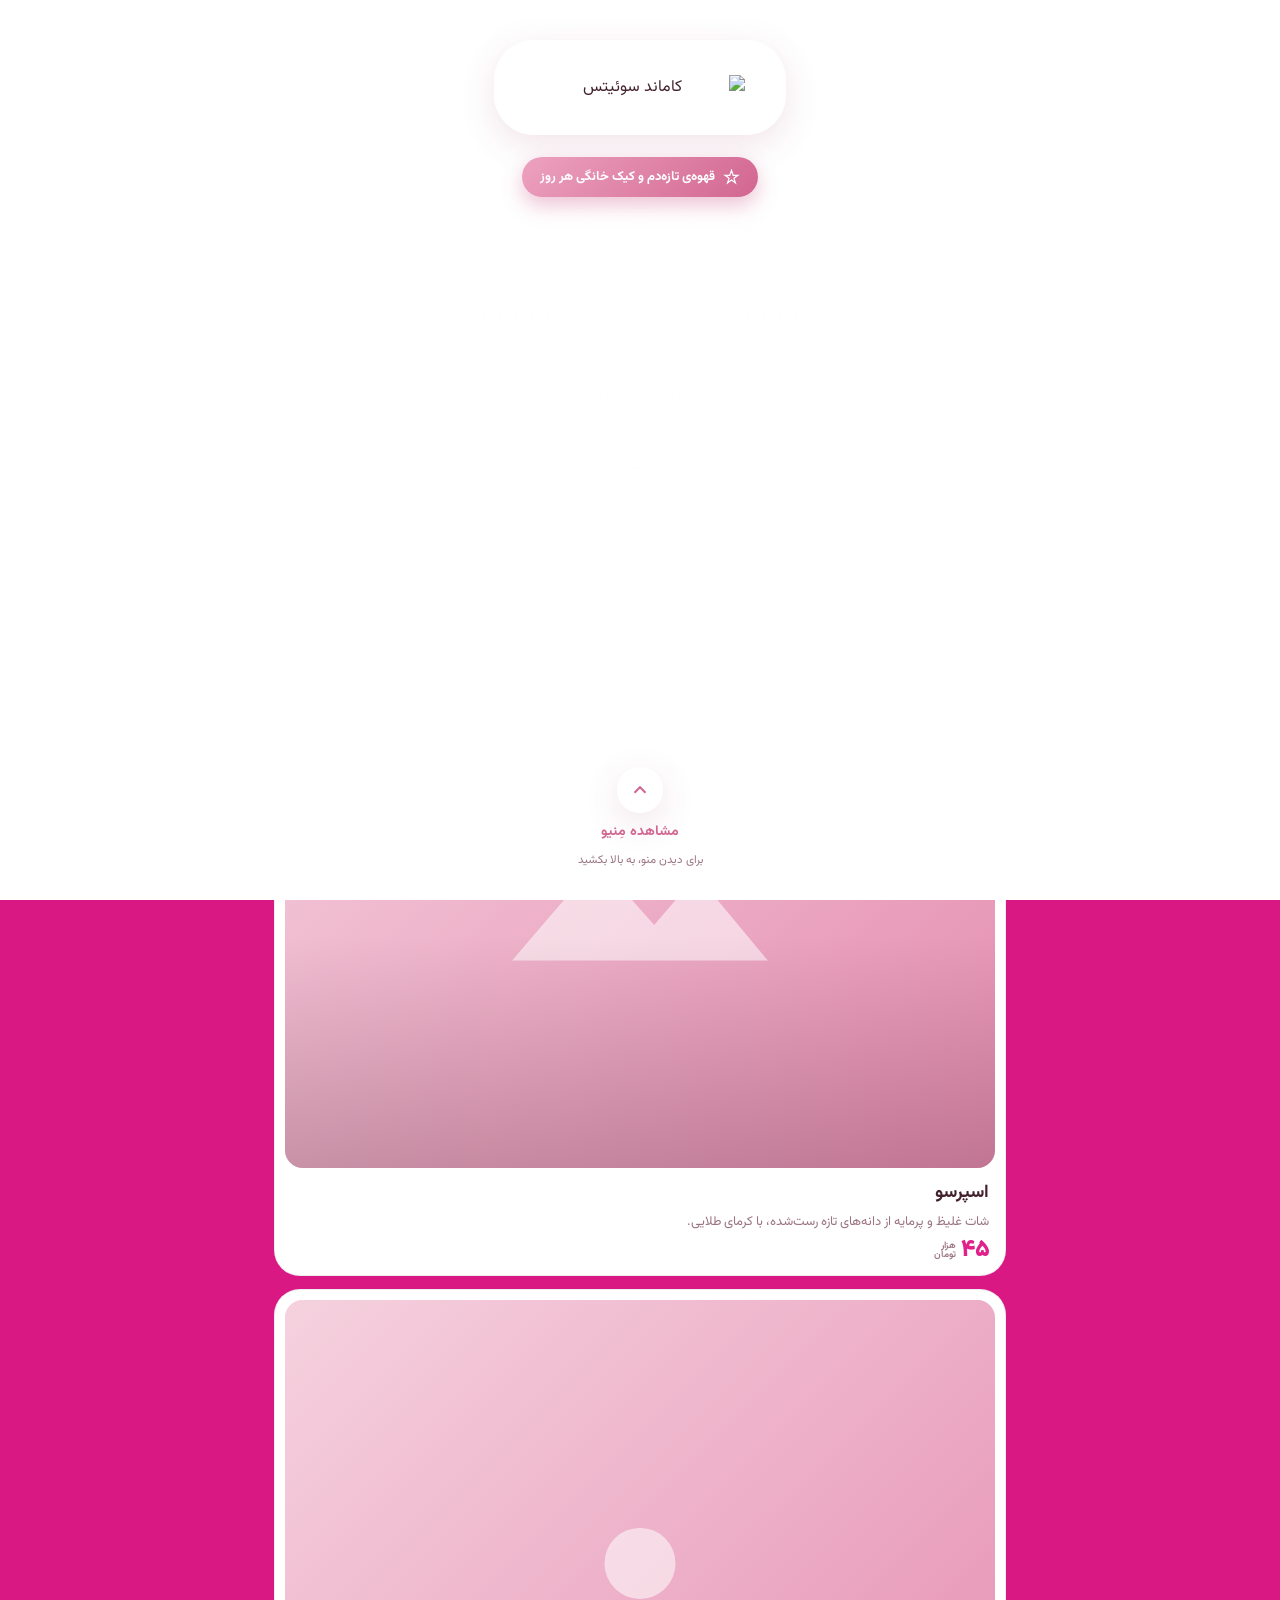
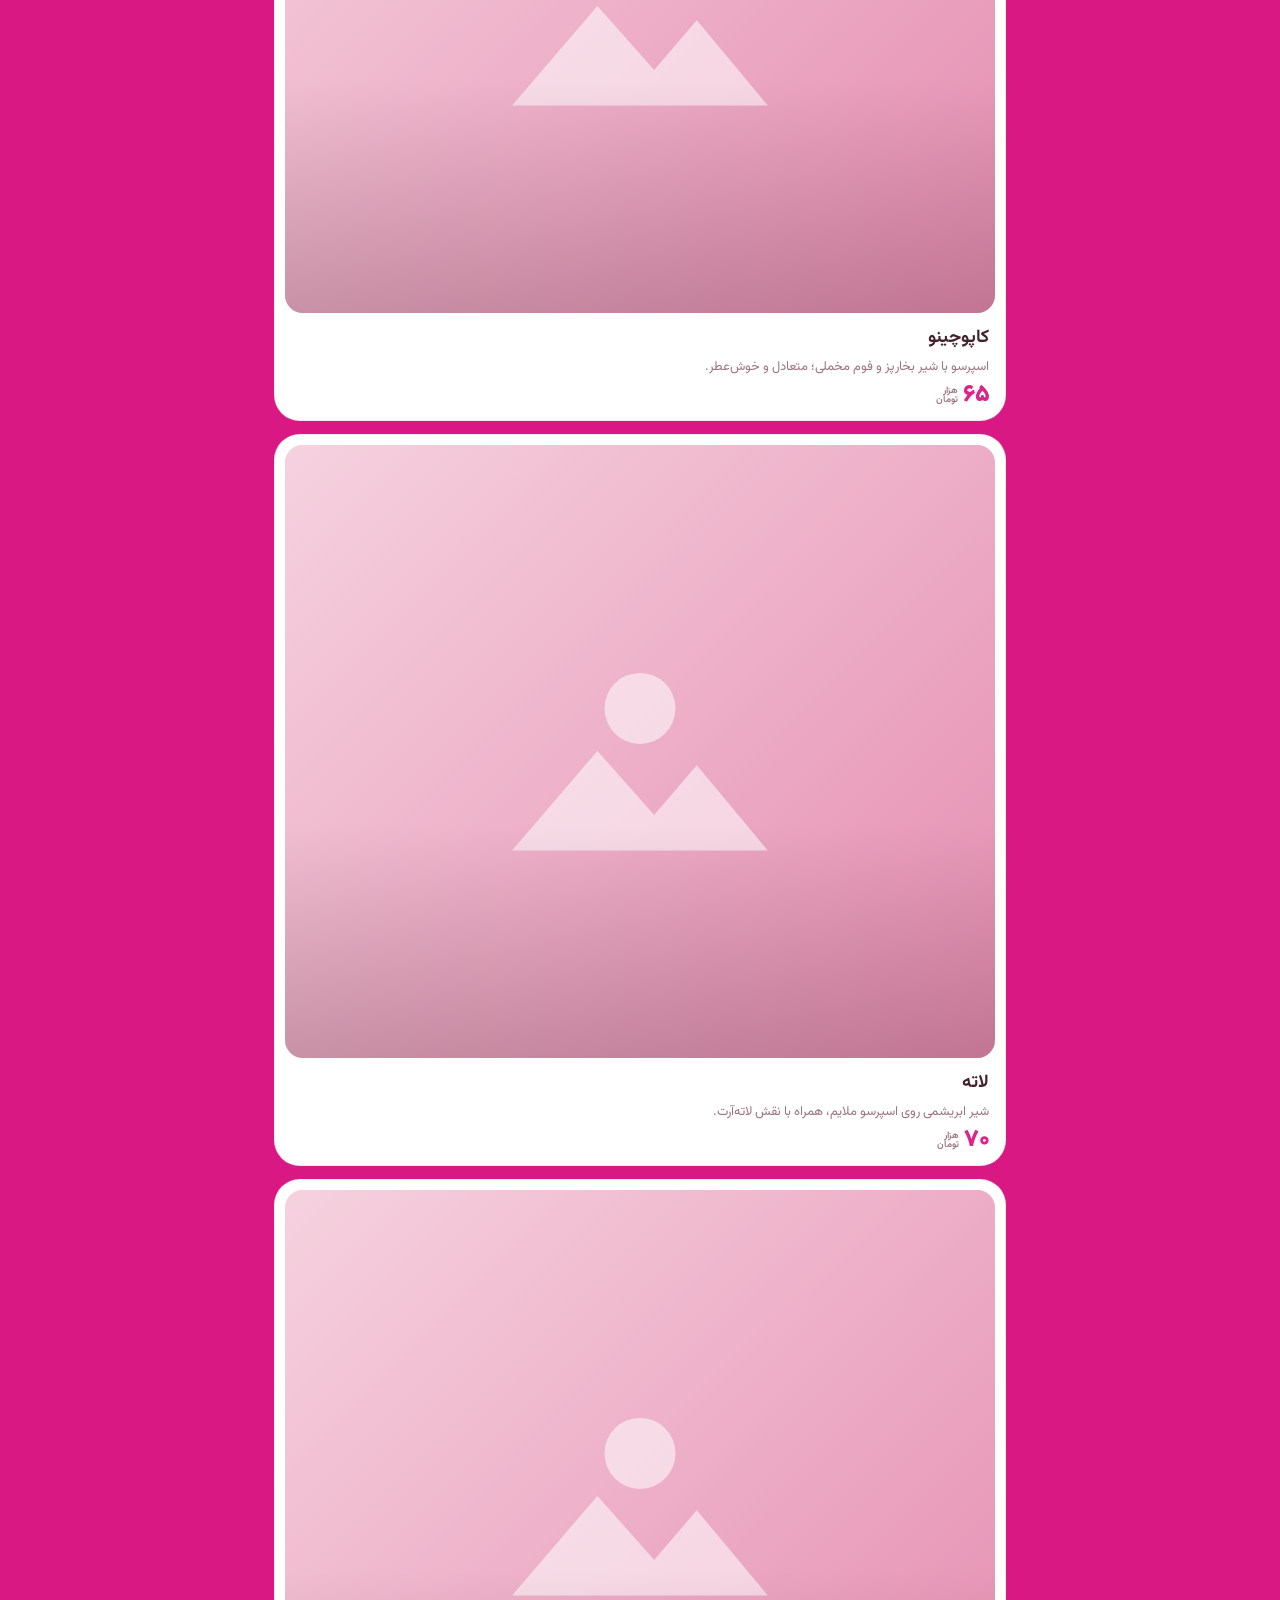
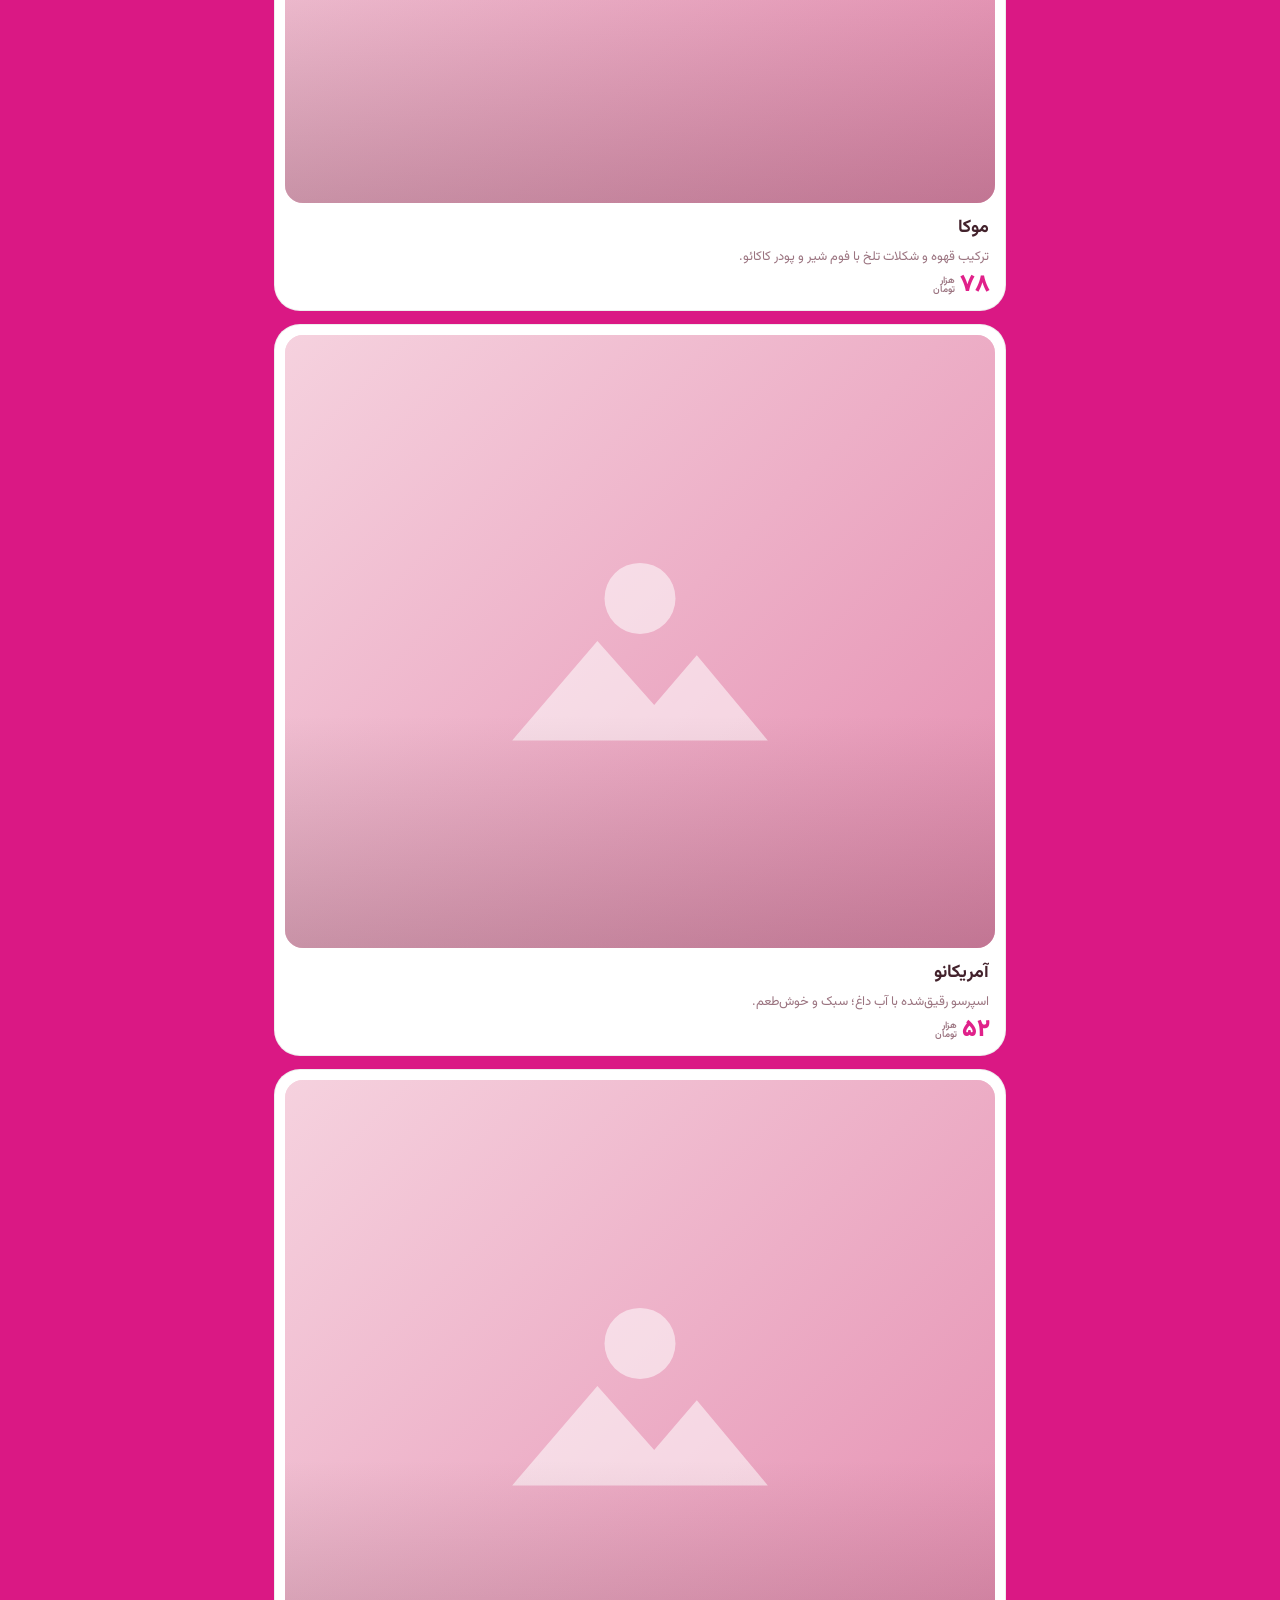
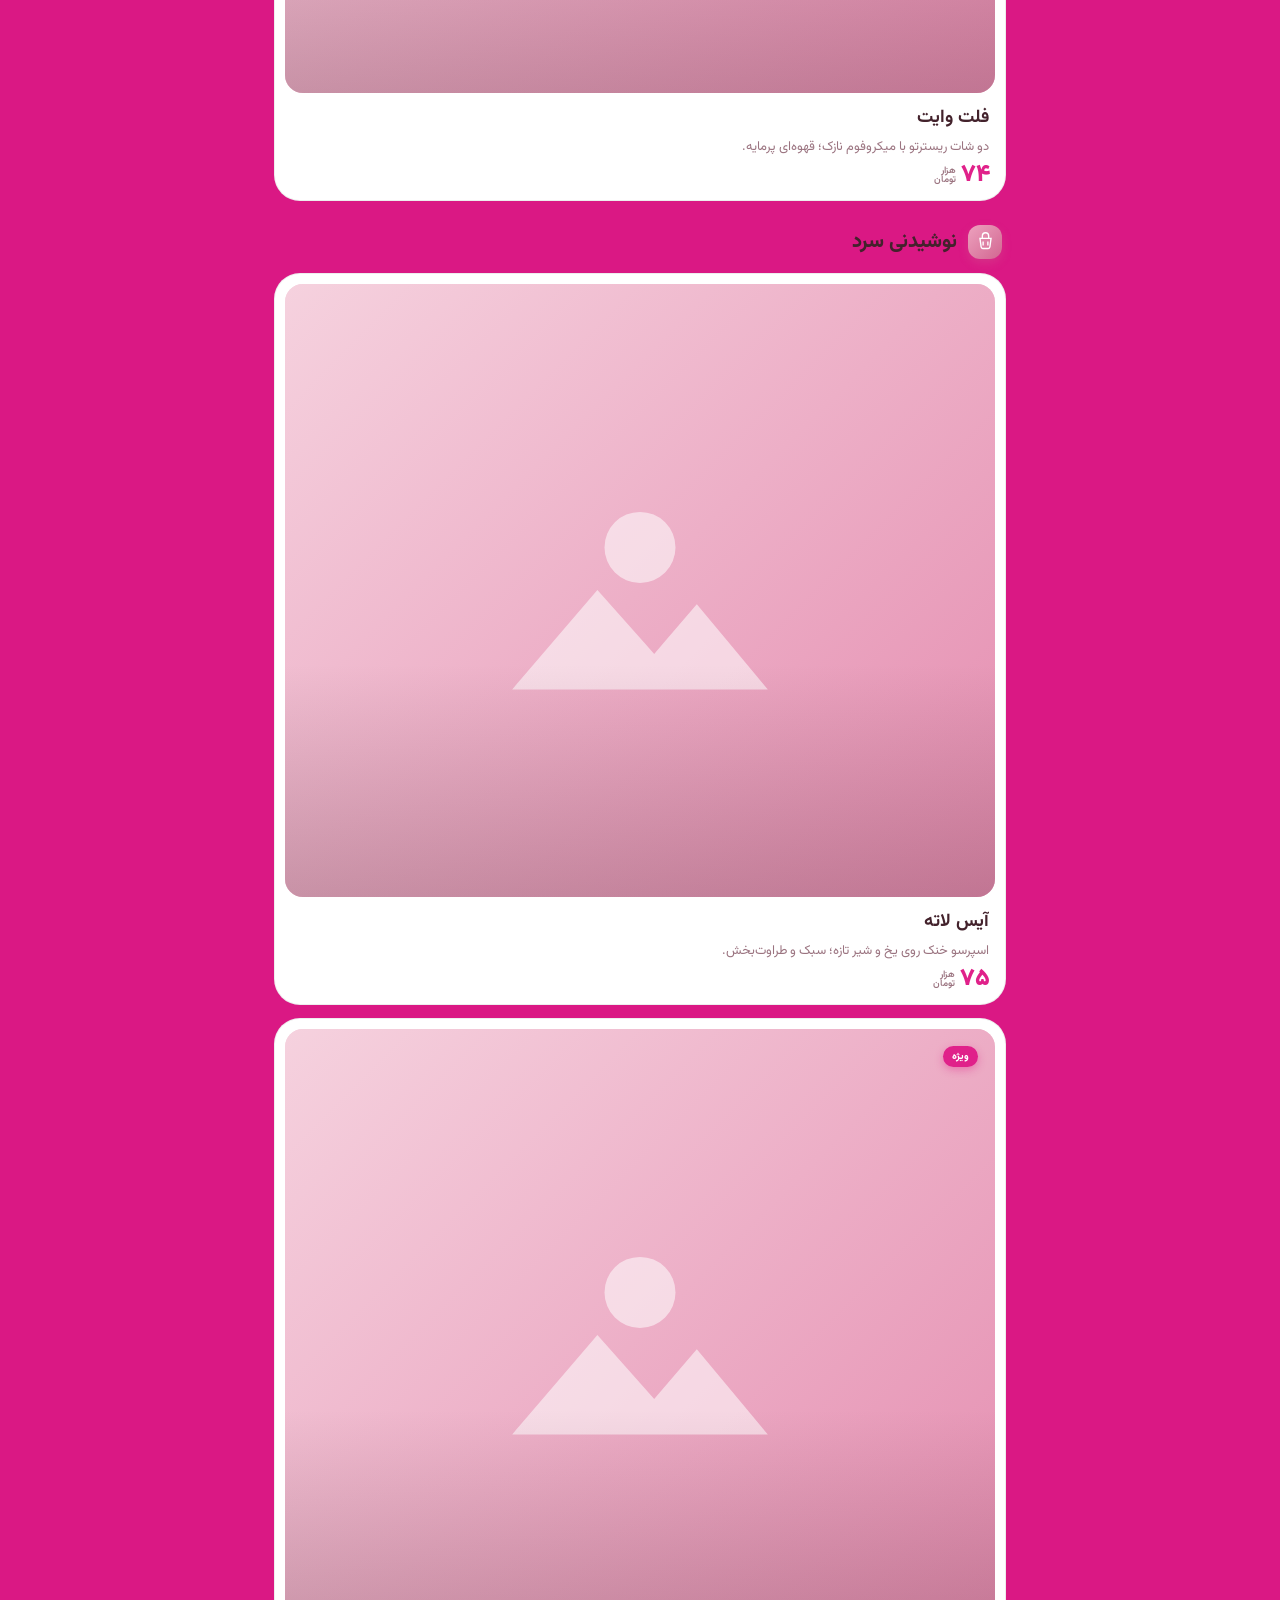
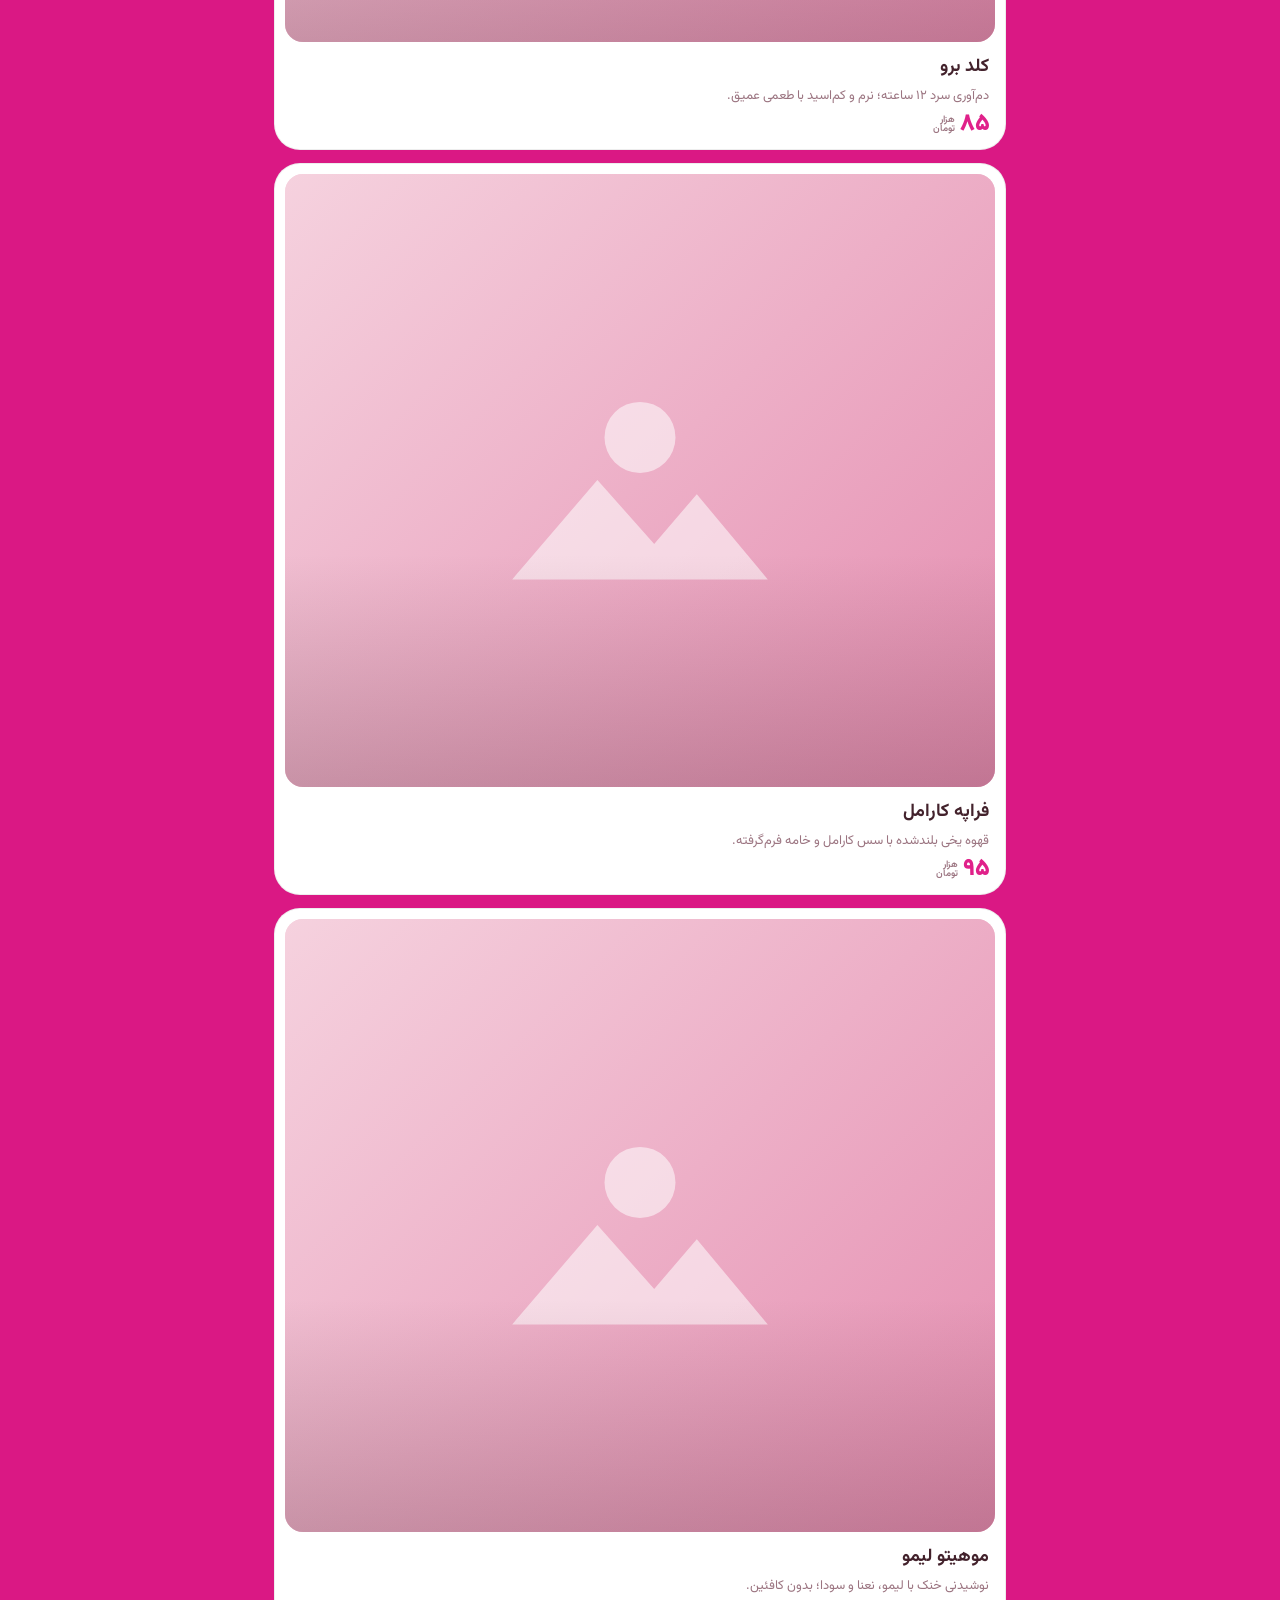
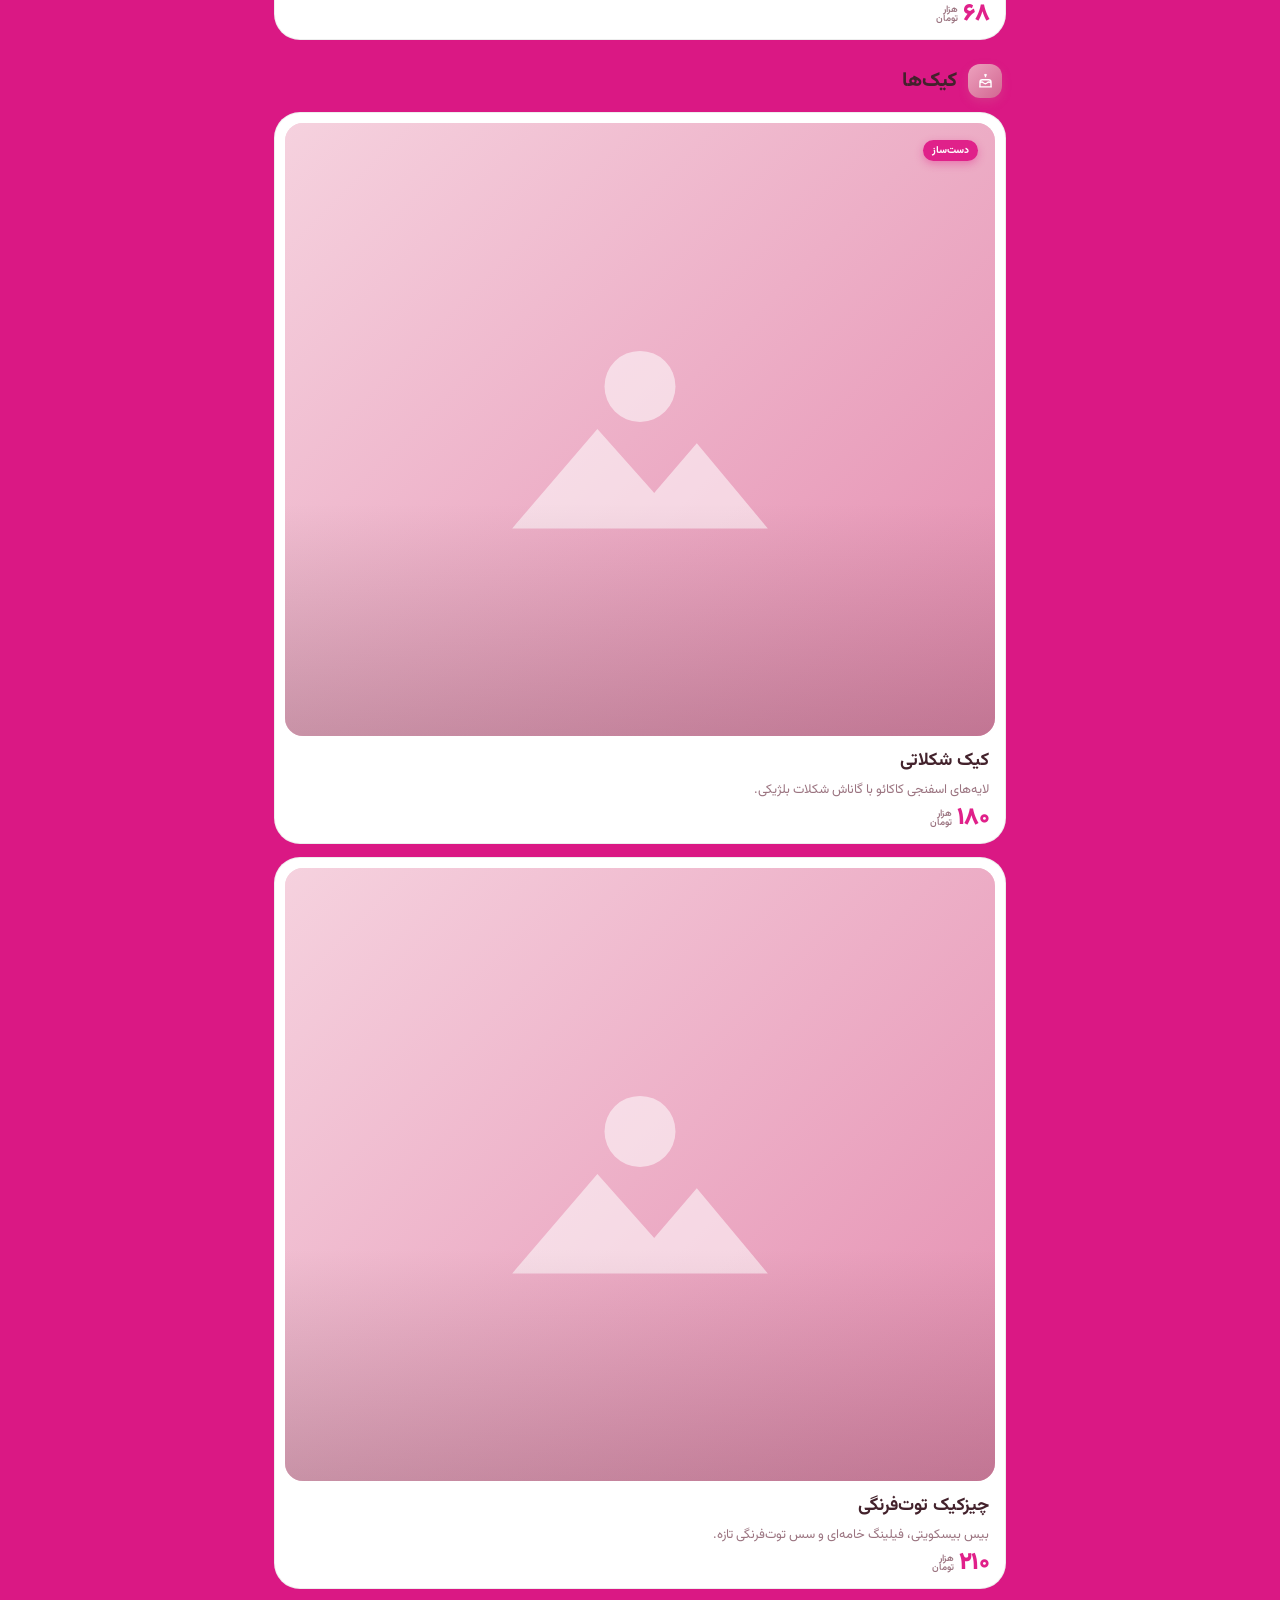
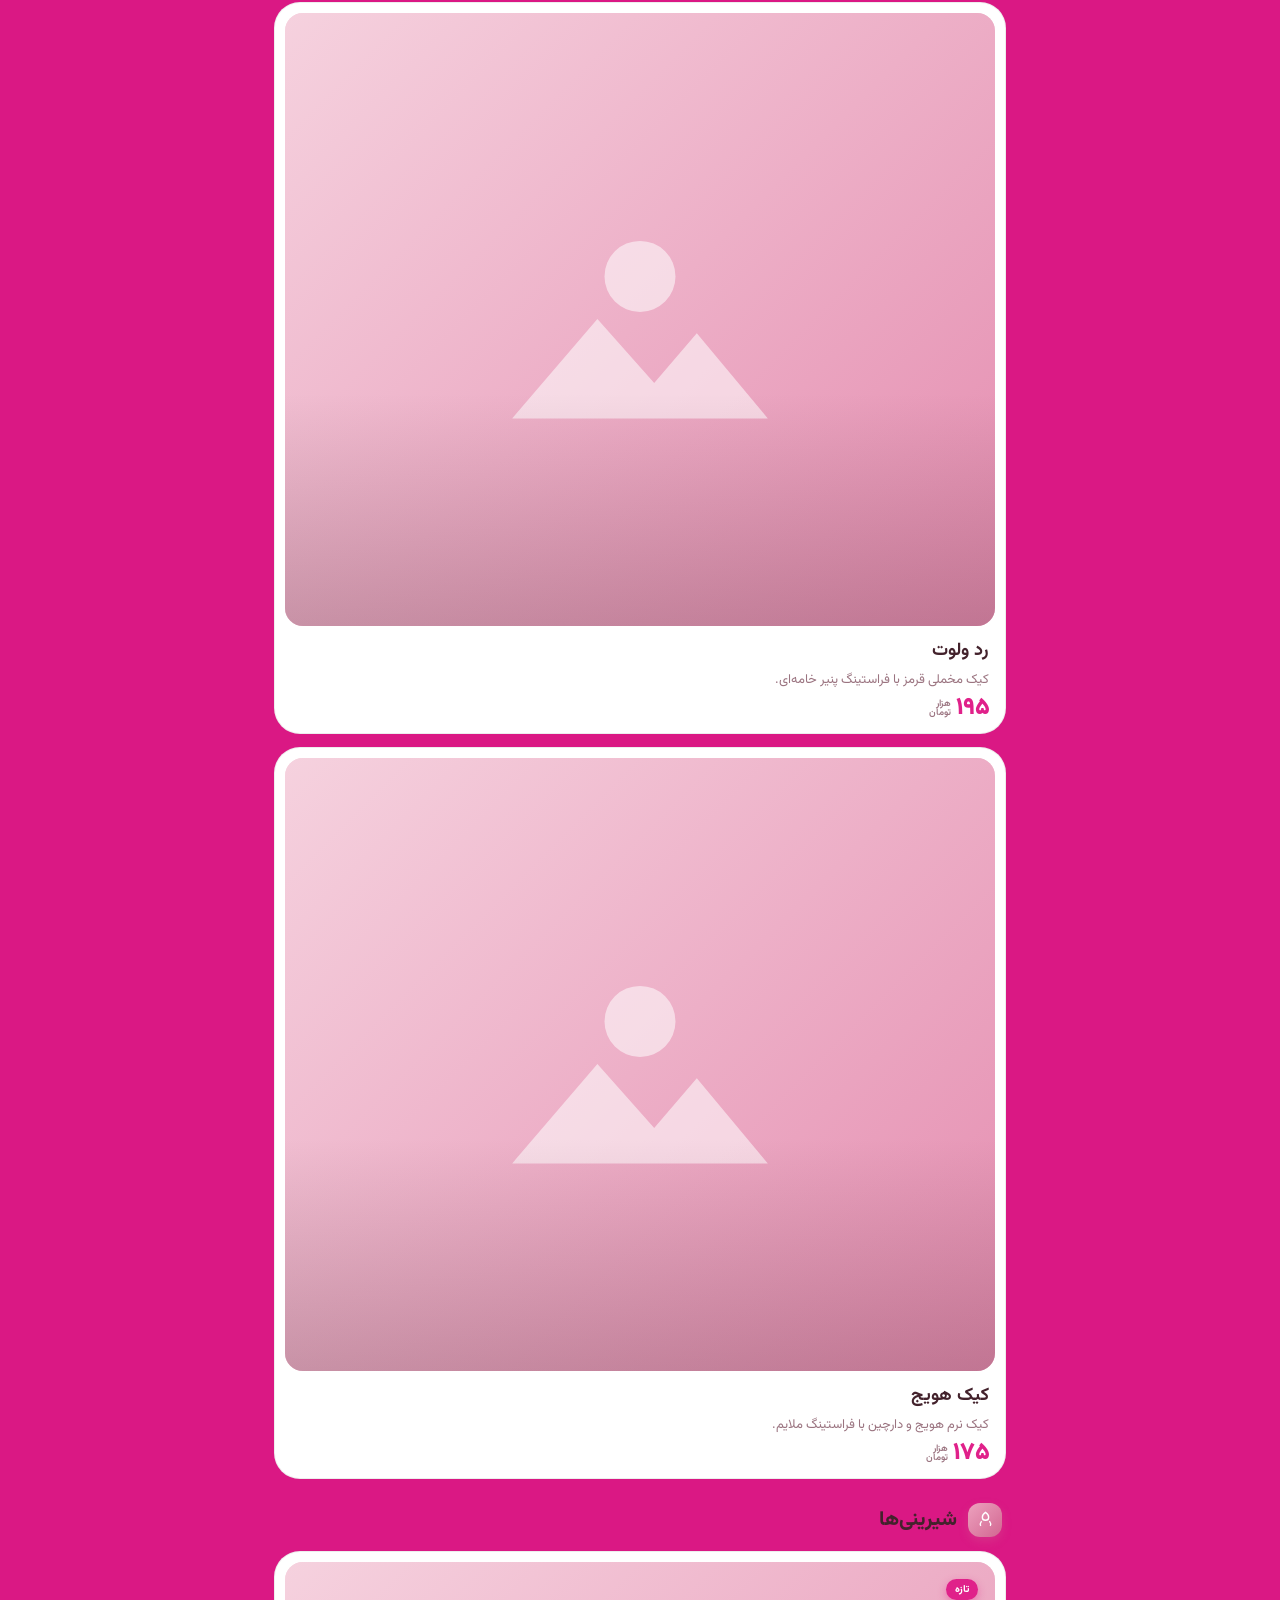
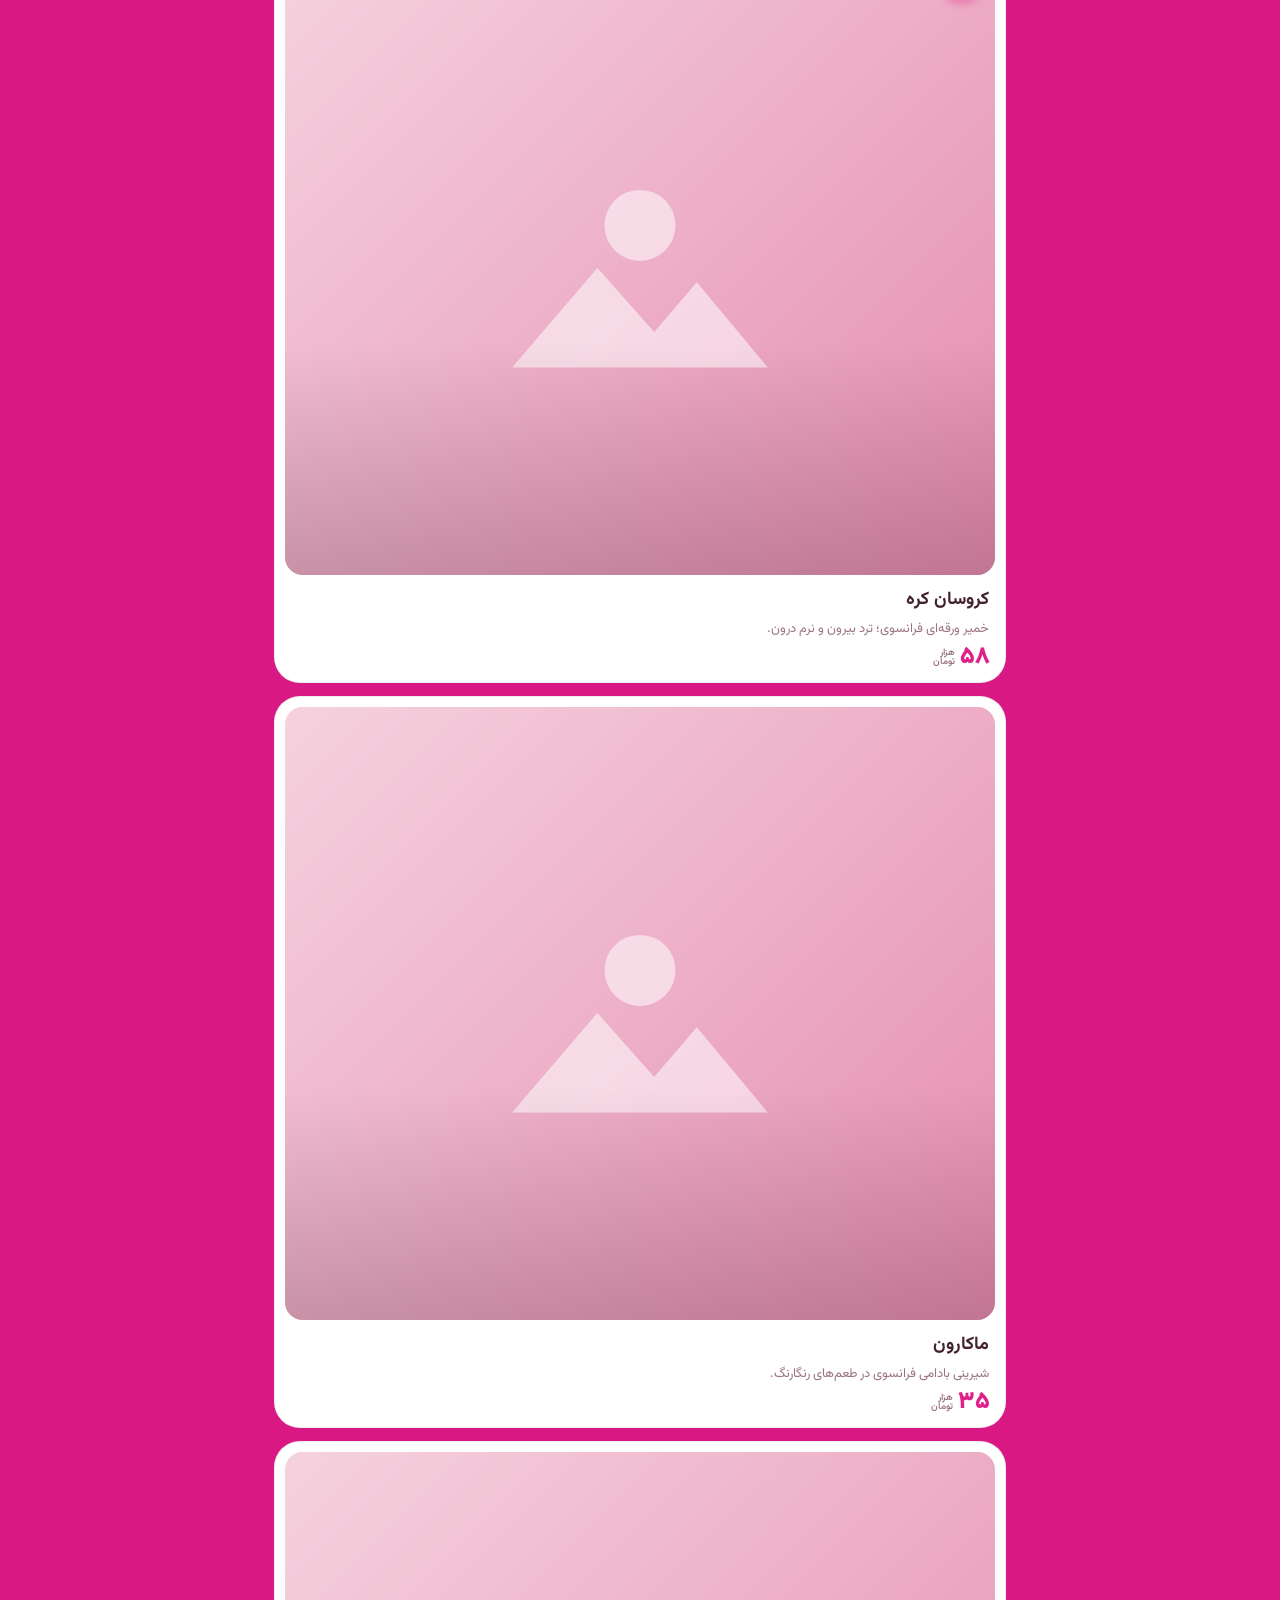
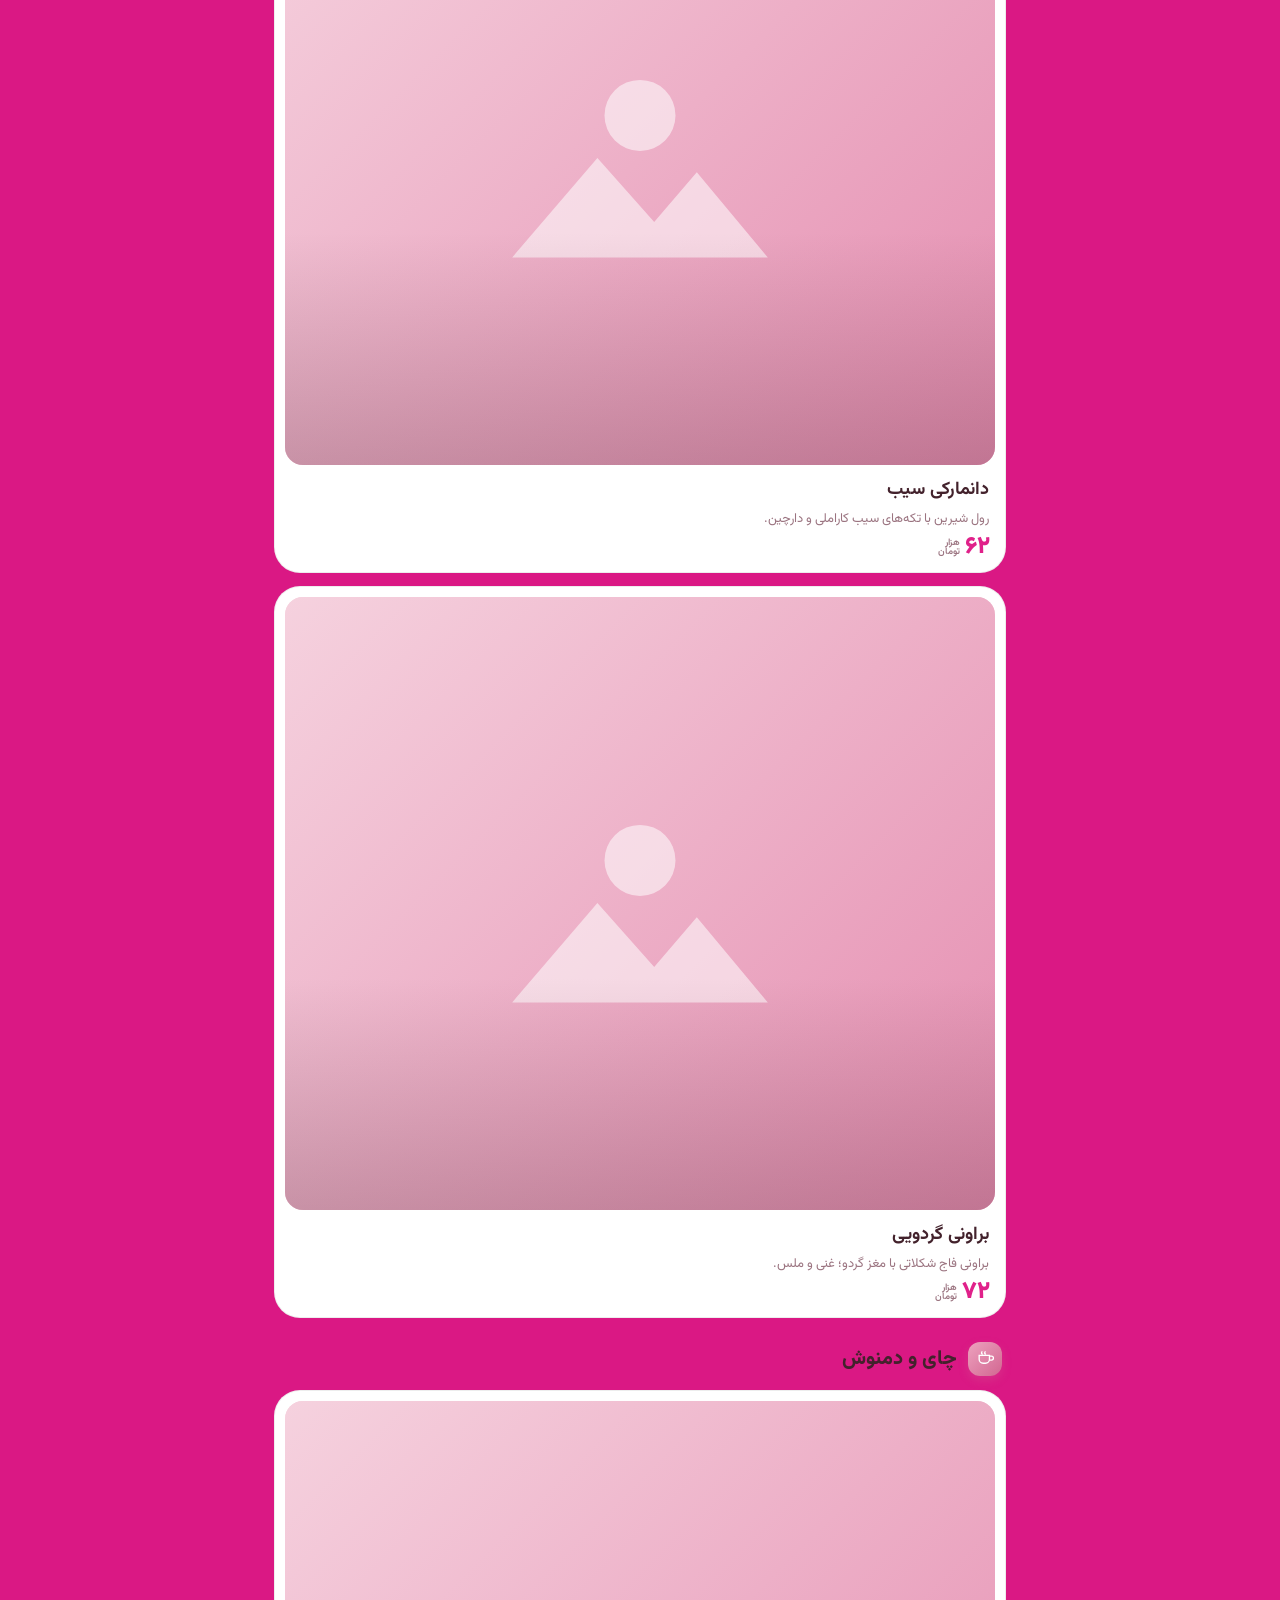
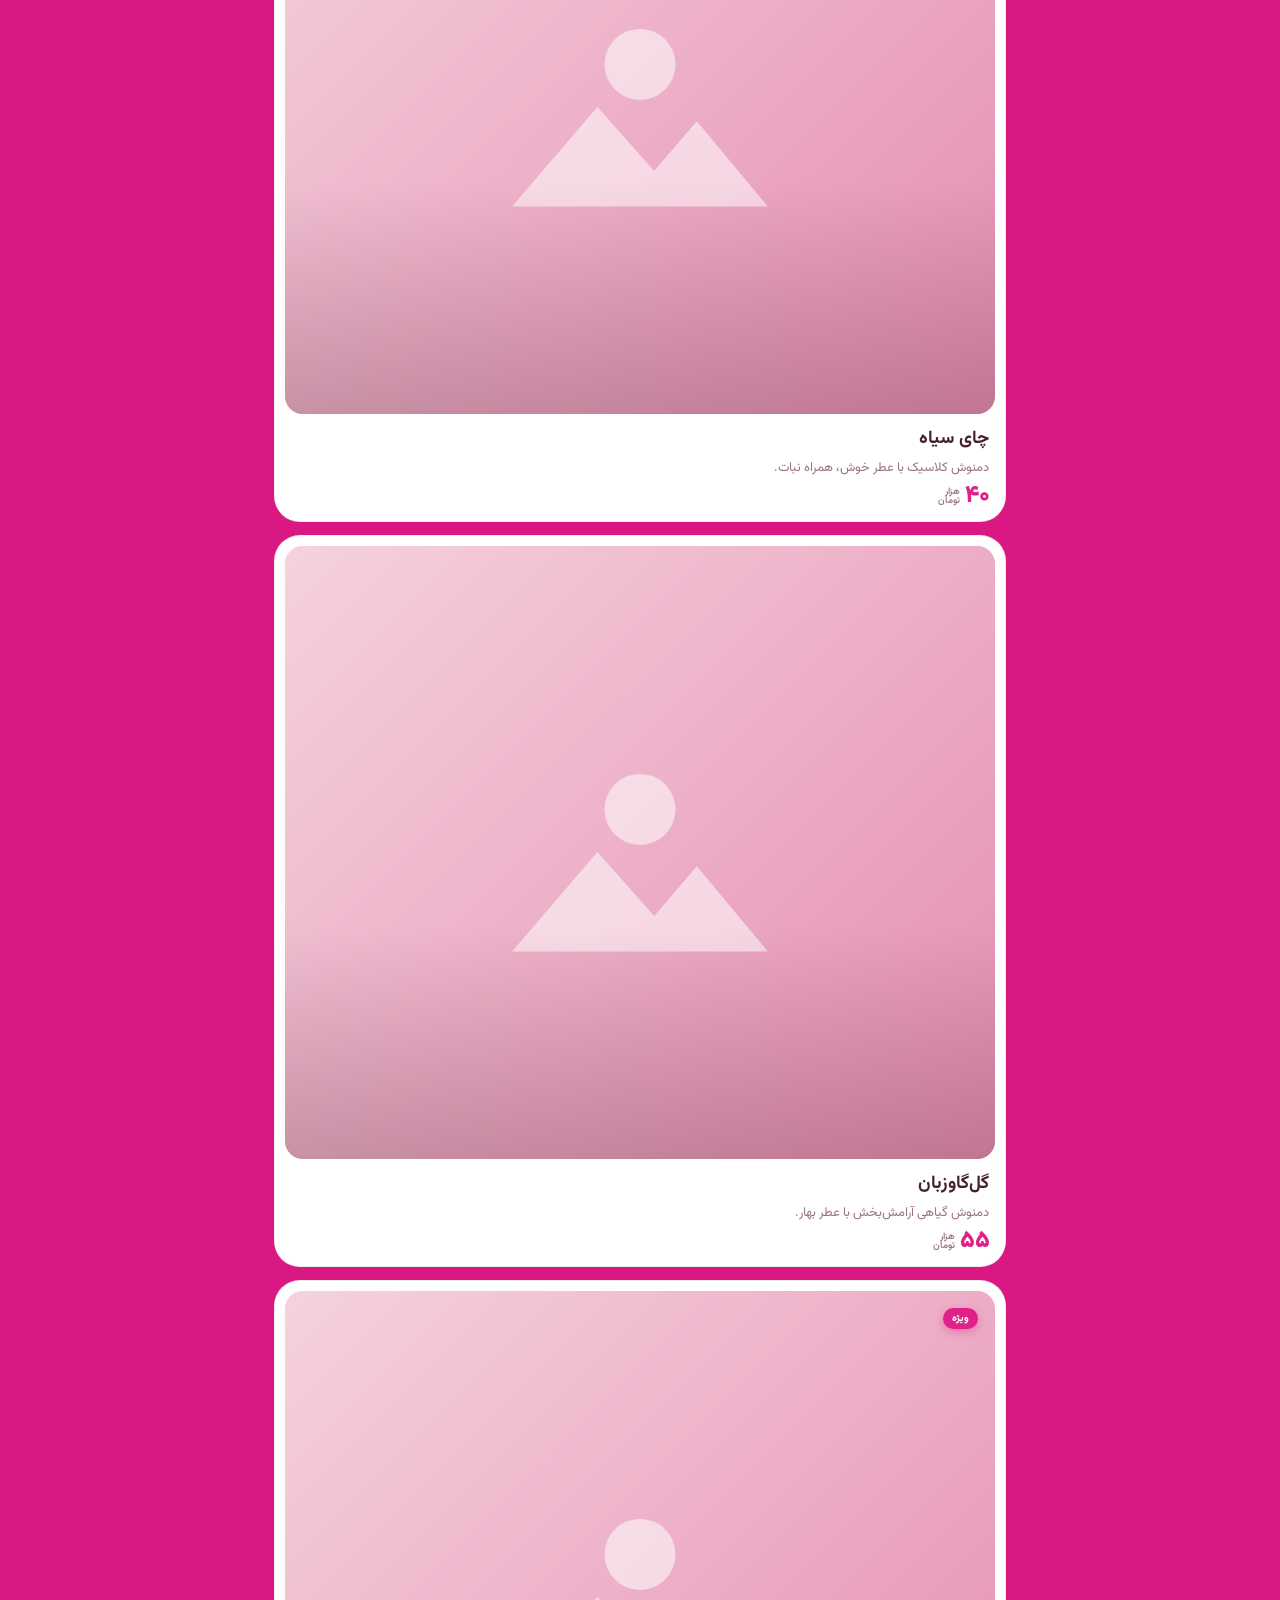
==== commit 23777465: "the colors were altered" ====
--- a/index.html
+++ b/index.html
@@ -28,9 +28,7 @@
 html{scroll-behavior:smooth}
 body{
   margin:0;font-family:'Vazirmatn',system-ui,sans-serif;color:var(--ink);
-  background:
-    radial-gradient(130% 55% at 100% -5%,rgba(224,33,138,0.06),transparent 60%),
-    linear-gradient(180deg,var(--egg-1),var(--egg-2) 55%,var(--egg-3));
+  background:#DA1884;
   background-attachment:fixed;min-height:100vh;scroll-padding-top:var(--nav-h);
   overflow-x:hidden;
 }
@@ -44,9 +42,7 @@
   position:fixed;inset:0;z-index:80;display:flex;flex-direction:column;
   align-items:center;justify-content:center;text-align:center;
   padding:40px 26px calc(env(safe-area-inset-bottom) + 30px);
-  background:
-    radial-gradient(120% 70% at 50% 0%,rgba(224,33,138,0.10),transparent 60%),
-    linear-gradient(180deg,var(--egg-1),var(--egg-3));
+  background:#ffffff;
   transition:transform .6s cubic-bezier(.7,0,.2,1),opacity .5s ease;
 }
 .splash.gone{transform:translateY(-100%);opacity:0;pointer-events:none}
@@ -148,13 +144,13 @@
 .items.grid{grid-template-columns:repeat(2,1fr)}
 .items.list{grid-template-columns:1fr}
 
-/* card base — white square with barbie-pink shadowbox */
-.card{position:relative;cursor:pointer;border:1px solid rgba(224,33,138,0.10);background:#fff;
-  border-radius:26px;overflow:hidden;box-shadow:var(--card-shadow);padding:10px;
+/* card base — white square */
+.card{position:relative;cursor:pointer;border:1px solid rgba(0,0,0,0.07);background:#fff;
+  border-radius:26px;overflow:hidden;padding:10px;
   display:flex;flex-direction:column;aspect-ratio:1/1;
-  transition:transform .22s cubic-bezier(.2,.8,.2,1),box-shadow .22s}
+  transition:transform .22s cubic-bezier(.2,.8,.2,1),border-color .22s}
 .card:active{transform:scale(.98)}
-@media(hover:hover){.card:hover{transform:translateY(-5px);box-shadow:var(--card-shadow-hover)}}
+@media(hover:hover){.card:hover{transform:translateY(-4px);border-color:rgba(0,0,0,0.14)}}
 .card .tag{position:absolute;top:17px;inset-inline-start:17px;z-index:3;font-size:10px;font-weight:800;color:#fff;
   padding:3px 9px;border-radius:100px;background:var(--barbie);box-shadow:0 3px 8px rgba(224,33,138,.4)}
 .card .ph{position:relative;flex:1 1 auto;min-height:0;border-radius:18px;overflow:hidden;
